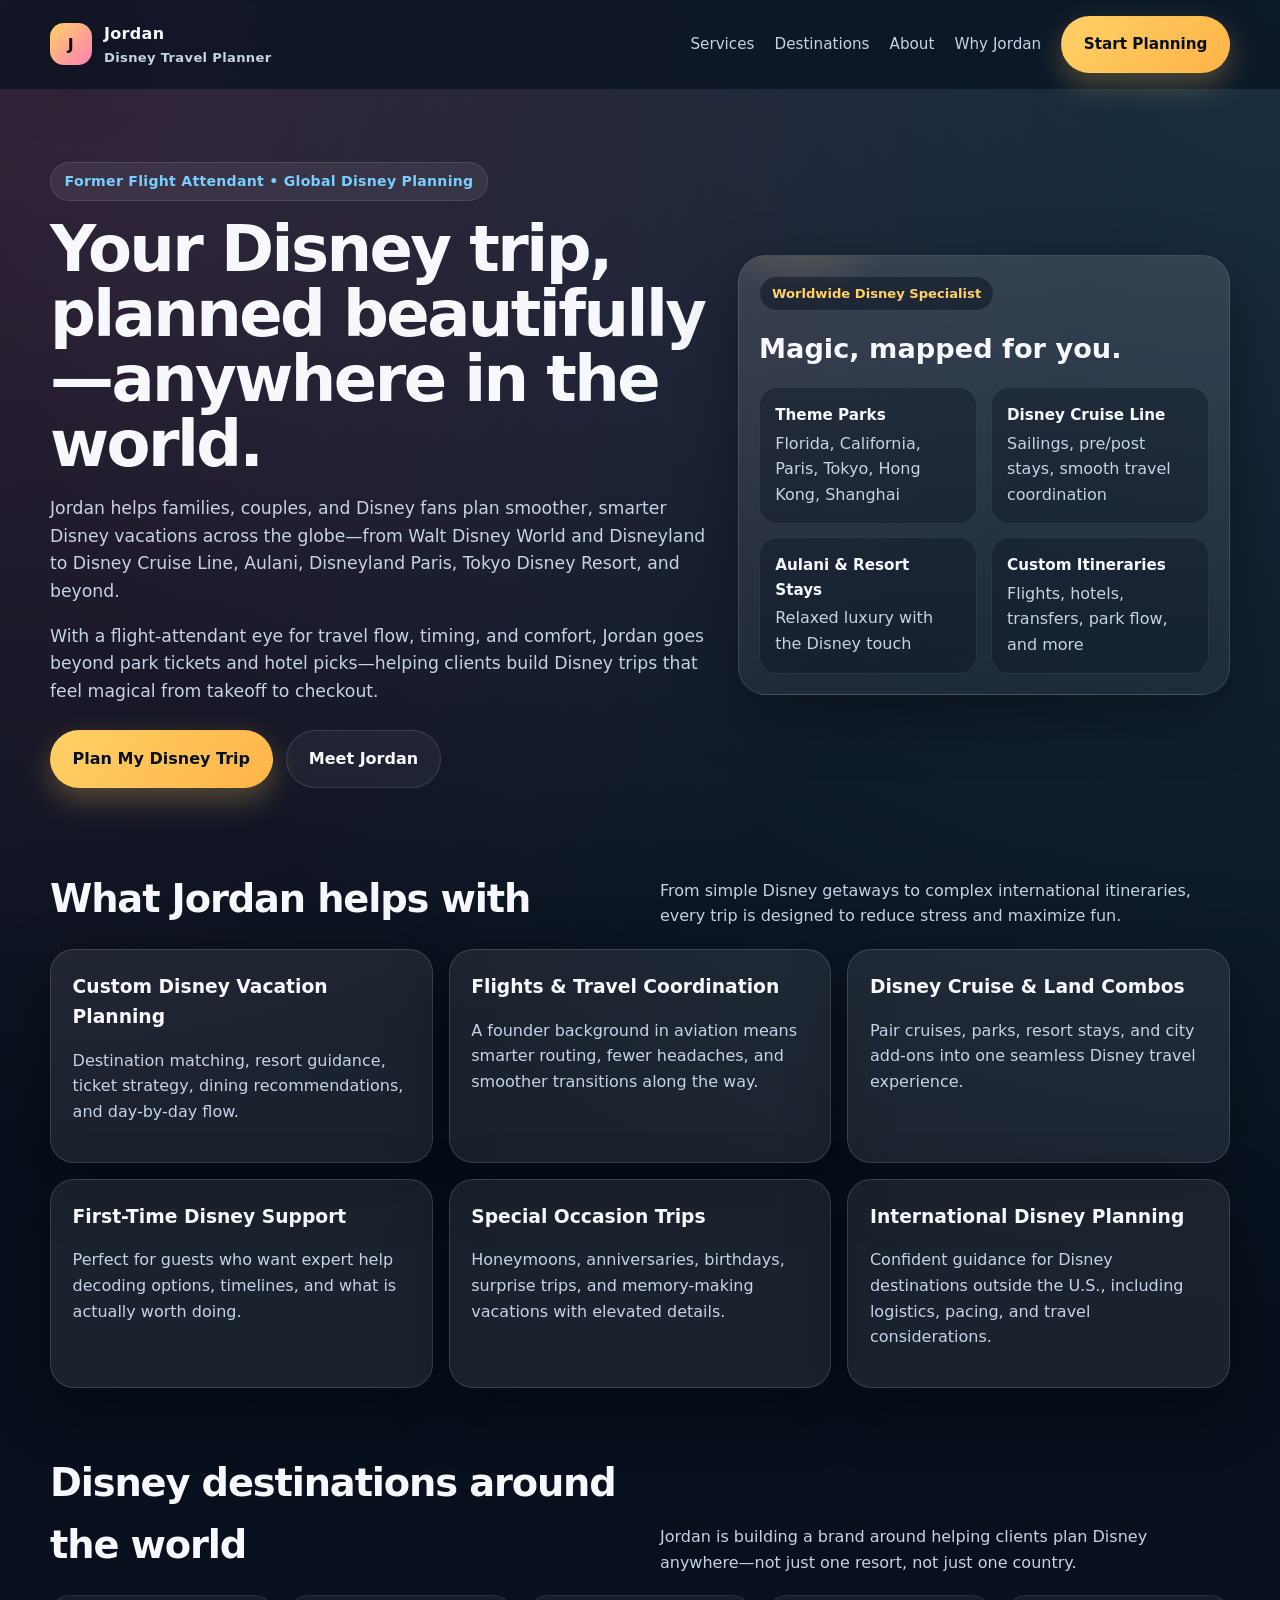
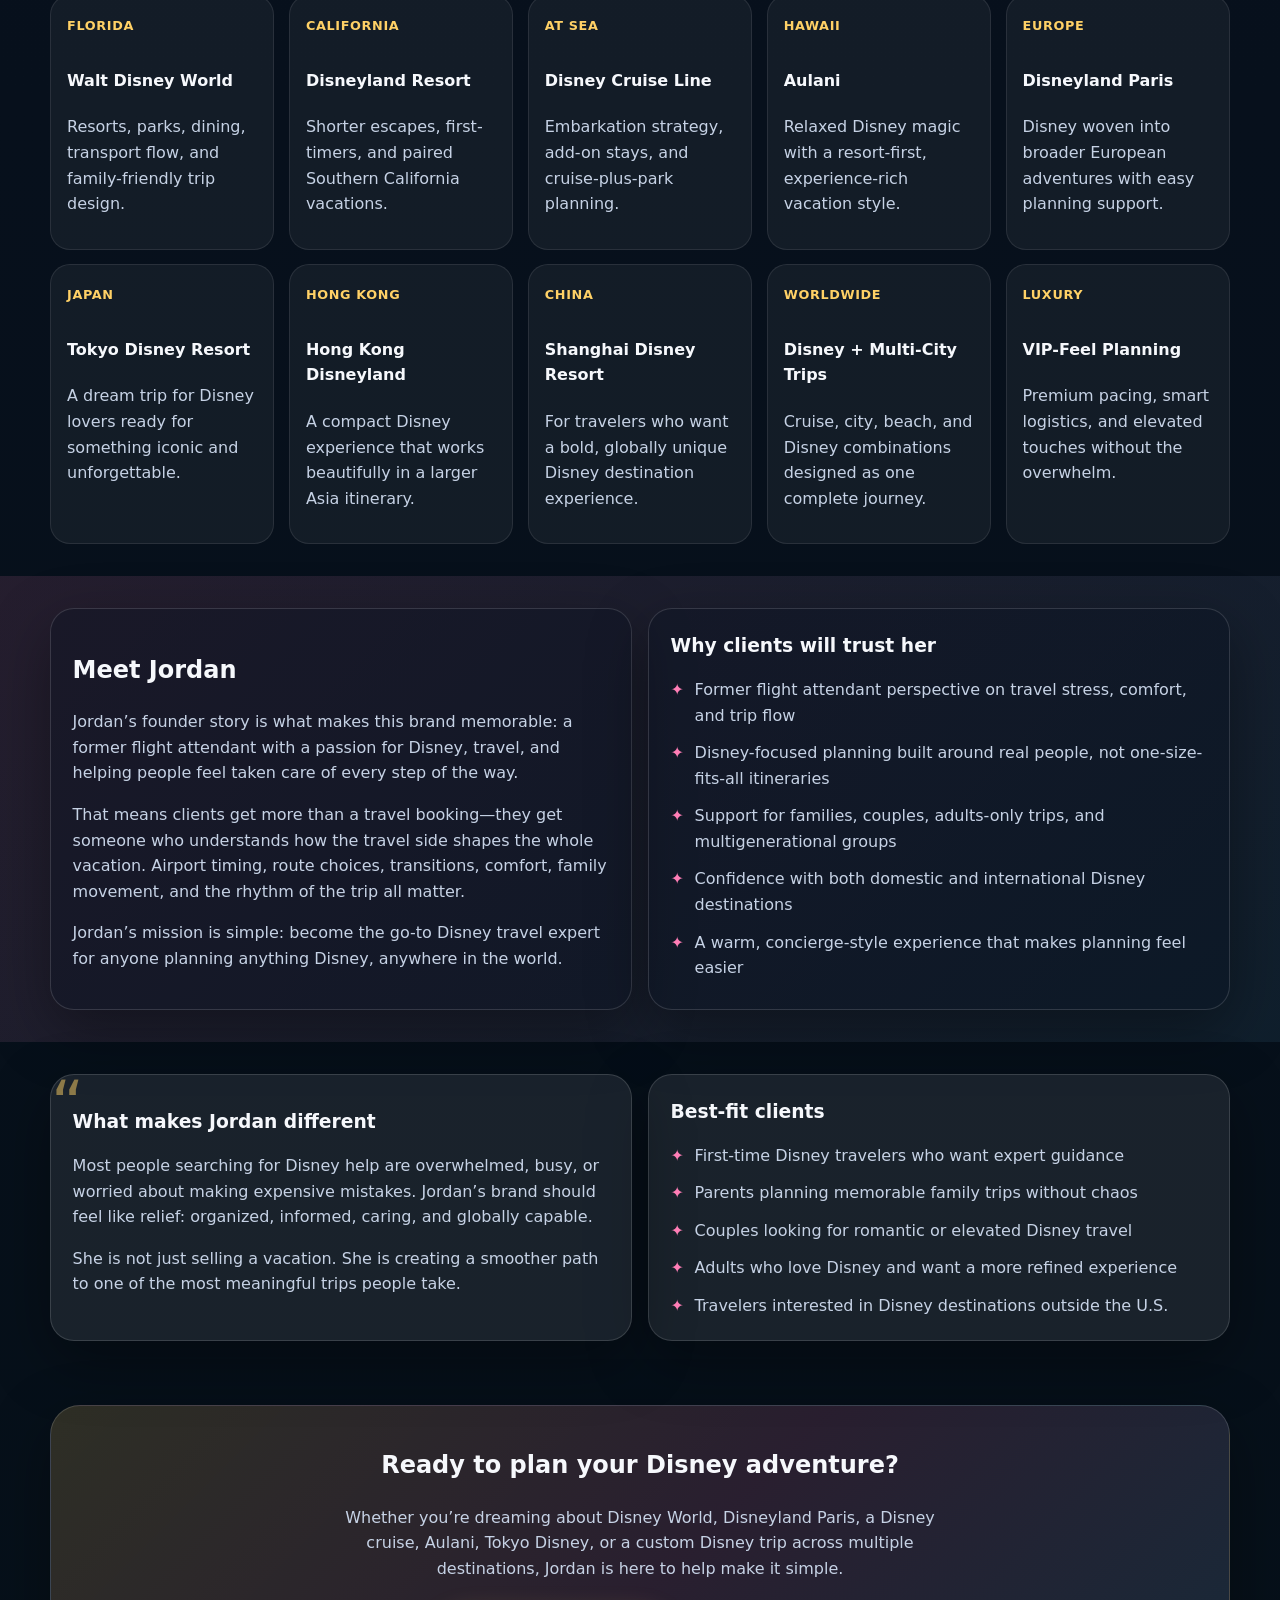
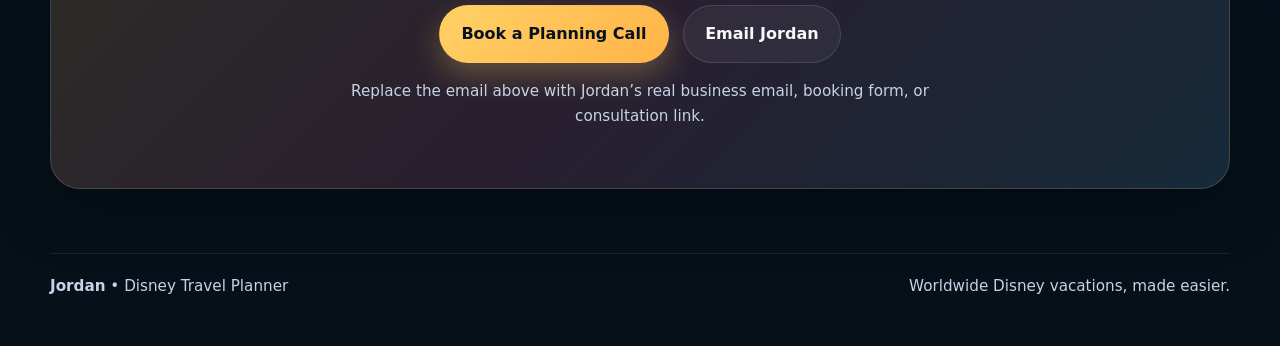
==== index.html @ 9e60602c "Rename index (4).html to index.html" ====
<!DOCTYPE html><html lang="en">
<head>
  <meta charset="UTF-8" />
  <meta name="viewport" content="width=device-width, initial-scale=1.0" />
  <title>Jordan | Disney Travel Planner</title>
  <meta name="description" content="Jordan helps families, couples, and Disney fans plan Disney vacations anywhere in the world—from theme parks and cruises to international Disney destinations." />
  <style>
    :root {
      --bg: #08111f;
      --bg-soft: #0f1b2d;
      --panel: rgba(255,255,255,0.08);
      --panel-strong: rgba(255,255,255,0.12);
      --text: #f6f8fc;
      --muted: #c6d2e5;
      --gold: #ffd166;
      --pink: #ff7eb6;
      --blue: #78cfff;
      --line: rgba(255,255,255,0.14);
      --shadow: 0 20px 60px rgba(0,0,0,0.35);
      --radius: 24px;
      --max: 1180px;
    }* { box-sizing: border-box; }
html { scroll-behavior: smooth; }
body {
  margin: 0;
  font-family: Inter, ui-sans-serif, system-ui, -apple-system, BlinkMacSystemFont, "Segoe UI", sans-serif;
  background:
    radial-gradient(circle at top left, rgba(255,126,182,0.18), transparent 30%),
    radial-gradient(circle at top right, rgba(120,207,255,0.16), transparent 35%),
    linear-gradient(180deg, #09111e 0%, #07101c 48%, #061019 100%);
  color: var(--text);
  line-height: 1.6;
}

a { color: inherit; text-decoration: none; }
img { max-width: 100%; display: block; }

.container {
  width: min(calc(100% - 2rem), var(--max));
  margin: 0 auto;
}

.nav {
  position: sticky;
  top: 0;
  z-index: 50;
  backdrop-filter: blur(16px);
  background: rgba(8, 17, 31, 0.72);
  border-bottom: 1px solid rgba(255,255,255,0.08);
}

.nav-inner {
  display: flex;
  align-items: center;
  justify-content: space-between;
  gap: 1rem;
  padding: 1rem 0;
}

.brand {
  display: flex;
  align-items: center;
  gap: 0.75rem;
  font-weight: 800;
  letter-spacing: 0.02em;
}

.brand-mark {
  width: 42px;
  height: 42px;
  border-radius: 14px;
  background: linear-gradient(135deg, var(--gold), var(--pink));
  color: #08111f;
  display: grid;
  place-items: center;
  font-weight: 900;
  box-shadow: var(--shadow);
}

.nav-links {
  display: flex;
  align-items: center;
  gap: 1.25rem;
  flex-wrap: wrap;
  color: var(--muted);
  font-size: 0.95rem;
}

.btn {
  display: inline-flex;
  align-items: center;
  justify-content: center;
  gap: 0.5rem;
  padding: 0.95rem 1.35rem;
  border-radius: 999px;
  font-weight: 700;
  border: 1px solid transparent;
  transition: transform 0.2s ease, box-shadow 0.2s ease, background 0.2s ease;
  cursor: pointer;
}

.btn:hover { transform: translateY(-1px); }
.btn-primary {
  background: linear-gradient(135deg, var(--gold), #ffb347);
  color: #08111f;
  box-shadow: 0 12px 30px rgba(255, 209, 102, 0.28);
}
.btn-secondary {
  background: rgba(255,255,255,0.05);
  border-color: rgba(255,255,255,0.12);
  color: var(--text);
}

.hero {
  padding: 4.5rem 0 3rem;
}

.hero-grid {
  display: grid;
  grid-template-columns: 1.2fr 0.9fr;
  gap: 2rem;
  align-items: center;
}

.eyebrow {
  display: inline-flex;
  align-items: center;
  gap: 0.55rem;
  padding: 0.45rem 0.85rem;
  border-radius: 999px;
  background: rgba(255,255,255,0.07);
  color: var(--blue);
  border: 1px solid rgba(255,255,255,0.1);
  font-size: 0.88rem;
  font-weight: 700;
  letter-spacing: 0.02em;
}

h1 {
  font-size: clamp(2.5rem, 5vw, 4.8rem);
  line-height: 1.02;
  margin: 1rem 0;
  letter-spacing: -0.04em;
}

.hero p {
  font-size: 1.08rem;
  color: var(--muted);
  max-width: 64ch;
}

.hero-actions {
  display: flex;
  flex-wrap: wrap;
  gap: 0.85rem;
  margin-top: 1.5rem;
}

.hero-card {
  background: linear-gradient(180deg, rgba(255,255,255,0.12), rgba(255,255,255,0.06));
  border: 1px solid rgba(255,255,255,0.12);
  border-radius: 28px;
  padding: 1.25rem;
  box-shadow: var(--shadow);
  position: relative;
  overflow: hidden;
}

.hero-card::before {
  content: "";
  position: absolute;
  inset: -40% auto auto -10%;
  width: 220px;
  height: 220px;
  background: radial-gradient(circle, rgba(255,209,102,0.28), transparent 70%);
  pointer-events: none;
}

.passport {
  display: grid;
  gap: 1rem;
  position: relative;
  z-index: 1;
}

.passport-badge {
  display: inline-block;
  padding: 0.4rem 0.75rem;
  border-radius: 999px;
  background: rgba(8,17,31,0.5);
  border: 1px solid rgba(255,255,255,0.12);
  color: var(--gold);
  font-size: 0.82rem;
  font-weight: 800;
  width: fit-content;
}

.passport h3 {
  margin: 0;
  font-size: 1.7rem;
}

.passport-grid {
  display: grid;
  grid-template-columns: repeat(2, 1fr);
  gap: 0.85rem;
}

.mini-card {
  background: rgba(8,17,31,0.35);
  border: 1px solid rgba(255,255,255,0.08);
  border-radius: 18px;
  padding: 0.95rem;
}

.mini-card strong {
  display: block;
  font-size: 0.95rem;
  margin-bottom: 0.2rem;
}

section {
  padding: 2rem 0;
}

.section-head {
  display: flex;
  justify-content: space-between;
  align-items: end;
  gap: 1rem;
  margin-bottom: 1.25rem;
}

.section-head h2 {
  margin: 0;
  font-size: clamp(1.7rem, 3vw, 2.5rem);
  letter-spacing: -0.03em;
}

.section-head p {
  margin: 0;
  color: var(--muted);
  max-width: 56ch;
}

.grid-3 {
  display: grid;
  grid-template-columns: repeat(3, 1fr);
  gap: 1rem;
}

.card {
  background: var(--panel);
  border: 1px solid var(--line);
  border-radius: var(--radius);
  padding: 1.35rem;
  box-shadow: var(--shadow);
}

.card h3, .card h4 {
  margin-top: 0;
  margin-bottom: 0.6rem;
}

.muted { color: var(--muted); }

.destinations {
  display: grid;
  grid-template-columns: repeat(5, 1fr);
  gap: 0.9rem;
}

.destination {
  background: rgba(255,255,255,0.05);
  border: 1px solid rgba(255,255,255,0.09);
  border-radius: 20px;
  padding: 1rem;
  min-height: 150px;
}

.destination span {
  display: inline-block;
  margin-bottom: 0.6rem;
  font-size: 0.8rem;
  font-weight: 800;
  color: var(--gold);
  letter-spacing: 0.05em;
  text-transform: uppercase;
}

.two-up {
  display: grid;
  grid-template-columns: 1fr 1fr;
  gap: 1rem;
}

ul.checks {
  list-style: none;
  padding: 0;
  margin: 1rem 0 0;
  display: grid;
  gap: 0.75rem;
}

ul.checks li {
  padding-left: 1.5rem;
  position: relative;
  color: var(--muted);
}

ul.checks li::before {
  content: "✦";
  position: absolute;
  left: 0;
  color: var(--pink);
}

.founder {
  background: linear-gradient(135deg, rgba(255,126,182,0.12), rgba(120,207,255,0.08));
}

.testimonial {
  position: relative;
  padding-top: 2rem;
}

.testimonial::before {
  content: "“";
  position: absolute;
  top: -0.2rem;
  left: 0;
  font-size: 4rem;
  line-height: 1;
  color: rgba(255,209,102,0.5);
}

.cta {
  padding: 2.5rem;
  border-radius: 30px;
  background: linear-gradient(135deg, rgba(255,209,102,0.16), rgba(255,126,182,0.14), rgba(120,207,255,0.14));
  border: 1px solid rgba(255,255,255,0.14);
  box-shadow: var(--shadow);
  text-align: center;
}

.cta h2 { margin-top: 0; }
.cta p { color: var(--muted); max-width: 60ch; margin: 0 auto 1.25rem; }

.footer {
  padding: 2rem 0 3rem;
  color: var(--muted);
  font-size: 0.95rem;
}

.footer-inner {
  display: flex;
  justify-content: space-between;
  gap: 1rem;
  flex-wrap: wrap;
  border-top: 1px solid rgba(255,255,255,0.08);
  padding-top: 1.25rem;
}

@media (max-width: 1024px) {
  .hero-grid,
  .two-up,
  .grid-3,
  .destinations {
    grid-template-columns: 1fr 1fr;
  }
}

@media (max-width: 740px) {
  .nav-inner,
  .section-head,
  .footer-inner {
    align-items: flex-start;
  }

  .hero-grid,
  .two-up,
  .grid-3,
  .destinations,
  .passport-grid {
    grid-template-columns: 1fr;
  }

  .hero {
    padding-top: 3rem;
  }

  .nav-links {
    display: none;
  }
}

  </style>
</head>
<body>
  <header class="nav">
    <div class="container nav-inner">
      <a href="#top" class="brand">
        <div class="brand-mark">J</div>
        <div>
          <div>Jordan</div>
          <div style="font-size:0.82rem;color:var(--muted);font-weight:600;">Disney Travel Planner</div>
        </div>
      </a>
      <nav class="nav-links">
        <a href="#services">Services</a>
        <a href="#destinations">Destinations</a>
        <a href="#about">About</a>
        <a href="#reviews">Why Jordan</a>
        <a href="#contact" class="btn btn-primary">Start Planning</a>
      </nav>
    </div>
  </header>  <main id="top">
    <section class="hero">
      <div class="container hero-grid">
        <div>
          <div class="eyebrow">Former Flight Attendant • Global Disney Planning</div>
          <h1>Your Disney trip, planned beautifully—anywhere in the world.</h1>
          <p>
            Jordan helps families, couples, and Disney fans plan smoother, smarter Disney vacations across the globe—from Walt Disney World and Disneyland to Disney Cruise Line, Aulani, Disneyland Paris, Tokyo Disney Resort, and beyond.
          </p>
          <p>
            With a flight-attendant eye for travel flow, timing, and comfort, Jordan goes beyond park tickets and hotel picks—helping clients build Disney trips that feel magical from takeoff to checkout.
          </p>
          <div class="hero-actions">
            <a href="#contact" class="btn btn-primary">Plan My Disney Trip</a>
            <a href="#about" class="btn btn-secondary">Meet Jordan</a>
          </div>
        </div><aside class="hero-card">
      <div class="passport">
        <div class="passport-badge">Worldwide Disney Specialist</div>
        <h3>Magic, mapped for you.</h3>
        <div class="passport-grid">
          <div class="mini-card">
            <strong>Theme Parks</strong>
            <div class="muted">Florida, California, Paris, Tokyo, Hong Kong, Shanghai</div>
          </div>
          <div class="mini-card">
            <strong>Disney Cruise Line</strong>
            <div class="muted">Sailings, pre/post stays, smooth travel coordination</div>
          </div>
          <div class="mini-card">
            <strong>Aulani & Resort Stays</strong>
            <div class="muted">Relaxed luxury with the Disney touch</div>
          </div>
          <div class="mini-card">
            <strong>Custom Itineraries</strong>
            <div class="muted">Flights, hotels, transfers, park flow, and more</div>
          </div>
        </div>
      </div>
    </aside>
  </div>
</section>

<section id="services">
  <div class="container">
    <div class="section-head">
      <div>
        <h2>What Jordan helps with</h2>
      </div>
      <p>From simple Disney getaways to complex international itineraries, every trip is designed to reduce stress and maximize fun.</p>
    </div>
    <div class="grid-3">
      <article class="card">
        <h3>Custom Disney Vacation Planning</h3>
        <p class="muted">Destination matching, resort guidance, ticket strategy, dining recommendations, and day-by-day flow.</p>
      </article>
      <article class="card">
        <h3>Flights & Travel Coordination</h3>
        <p class="muted">A founder background in aviation means smarter routing, fewer headaches, and smoother transitions along the way.</p>
      </article>
      <article class="card">
        <h3>Disney Cruise & Land Combos</h3>
        <p class="muted">Pair cruises, parks, resort stays, and city add-ons into one seamless Disney travel experience.</p>
      </article>
      <article class="card">
        <h3>First-Time Disney Support</h3>
        <p class="muted">Perfect for guests who want expert help decoding options, timelines, and what is actually worth doing.</p>
      </article>
      <article class="card">
        <h3>Special Occasion Trips</h3>
        <p class="muted">Honeymoons, anniversaries, birthdays, surprise trips, and memory-making vacations with elevated details.</p>
      </article>
      <article class="card">
        <h3>International Disney Planning</h3>
        <p class="muted">Confident guidance for Disney destinations outside the U.S., including logistics, pacing, and travel considerations.</p>
      </article>
    </div>
  </div>
</section>

<section id="destinations">
  <div class="container">
    <div class="section-head">
      <div>
        <h2>Disney destinations around the world</h2>
      </div>
      <p>Jordan is building a brand around helping clients plan Disney anywhere—not just one resort, not just one country.</p>
    </div>
    <div class="destinations">
      <div class="destination">
        <span>Florida</span>
        <h4>Walt Disney World</h4>
        <p class="muted">Resorts, parks, dining, transport flow, and family-friendly trip design.</p>
      </div>
      <div class="destination">
        <span>California</span>
        <h4>Disneyland Resort</h4>
        <p class="muted">Shorter escapes, first-timers, and paired Southern California vacations.</p>
      </div>
      <div class="destination">
        <span>At Sea</span>
        <h4>Disney Cruise Line</h4>
        <p class="muted">Embarkation strategy, add-on stays, and cruise-plus-park planning.</p>
      </div>
      <div class="destination">
        <span>Hawaii</span>
        <h4>Aulani</h4>
        <p class="muted">Relaxed Disney magic with a resort-first, experience-rich vacation style.</p>
      </div>
      <div class="destination">
        <span>Europe</span>
        <h4>Disneyland Paris</h4>
        <p class="muted">Disney woven into broader European adventures with easy planning support.</p>
      </div>
      <div class="destination">
        <span>Japan</span>
        <h4>Tokyo Disney Resort</h4>
        <p class="muted">A dream trip for Disney lovers ready for something iconic and unforgettable.</p>
      </div>
      <div class="destination">
        <span>Hong Kong</span>
        <h4>Hong Kong Disneyland</h4>
        <p class="muted">A compact Disney experience that works beautifully in a larger Asia itinerary.</p>
      </div>
      <div class="destination">
        <span>China</span>
        <h4>Shanghai Disney Resort</h4>
        <p class="muted">For travelers who want a bold, globally unique Disney destination experience.</p>
      </div>
      <div class="destination">
        <span>Worldwide</span>
        <h4>Disney + Multi-City Trips</h4>
        <p class="muted">Cruise, city, beach, and Disney combinations designed as one complete journey.</p>
      </div>
      <div class="destination">
        <span>Luxury</span>
        <h4>VIP-Feel Planning</h4>
        <p class="muted">Premium pacing, smart logistics, and elevated touches without the overwhelm.</p>
      </div>
    </div>
  </div>
</section>

<section id="about" class="founder">
  <div class="container two-up">
    <div class="card" style="background:rgba(8,17,31,0.34);">
      <h2>Meet Jordan</h2>
      <p class="muted">
        Jordan’s founder story is what makes this brand memorable: a former flight attendant with a passion for Disney, travel, and helping people feel taken care of every step of the way.
      </p>
      <p class="muted">
        That means clients get more than a travel booking—they get someone who understands how the travel side shapes the whole vacation. Airport timing, route choices, transitions, comfort, family movement, and the rhythm of the trip all matter.
      </p>
      <p class="muted">
        Jordan’s mission is simple: become the go-to Disney travel expert for anyone planning anything Disney, anywhere in the world.
      </p>
    </div>
    <div class="card" style="background:rgba(8,17,31,0.34);">
      <h3>Why clients will trust her</h3>
      <ul class="checks">
        <li>Former flight attendant perspective on travel stress, comfort, and trip flow</li>
        <li>Disney-focused planning built around real people, not one-size-fits-all itineraries</li>
        <li>Support for families, couples, adults-only trips, and multigenerational groups</li>
        <li>Confidence with both domestic and international Disney destinations</li>
        <li>A warm, concierge-style experience that makes planning feel easier</li>
      </ul>
    </div>
  </div>
</section>

<section id="reviews">
  <div class="container two-up">
    <div class="card testimonial">
      <h3>What makes Jordan different</h3>
      <p class="muted">
        Most people searching for Disney help are overwhelmed, busy, or worried about making expensive mistakes. Jordan’s brand should feel like relief: organized, informed, caring, and globally capable.
      </p>
      <p class="muted">
        She is not just selling a vacation. She is creating a smoother path to one of the most meaningful trips people take.
      </p>
    </div>
    <div class="card">
      <h3>Best-fit clients</h3>
      <ul class="checks">
        <li>First-time Disney travelers who want expert guidance</li>
        <li>Parents planning memorable family trips without chaos</li>
        <li>Couples looking for romantic or elevated Disney travel</li>
        <li>Adults who love Disney and want a more refined experience</li>
        <li>Travelers interested in Disney destinations outside the U.S.</li>
      </ul>
    </div>
  </div>
</section>

<section id="contact">
  <div class="container">
    <div class="cta">
      <h2>Ready to plan your Disney adventure?</h2>
      <p>
        Whether you’re dreaming about Disney World, Disneyland Paris, a Disney cruise, Aulani, Tokyo Disney, or a custom Disney trip across multiple destinations, Jordan is here to help make it simple.
      </p>
      <div class="hero-actions" style="justify-content:center;">
        <a class="btn btn-primary" href="mailto:hello@jordandisneytravel.com">Book a Planning Call</a>
        <a class="btn btn-secondary" href="mailto:hello@jordandisneytravel.com">Email Jordan</a>
      </div>
      <p style="margin-top:1rem;font-size:0.95rem;">Replace the email above with Jordan’s real business email, booking form, or consultation link.</p>
    </div>
  </div>
</section>

  </main>  <footer class="footer">
    <div class="container footer-inner">
      <div>
        <strong>Jordan</strong> • Disney Travel Planner
      </div>
      <div>
        Worldwide Disney vacations, made easier.
      </div>
    </div>
  </footer>
</body>
</html>
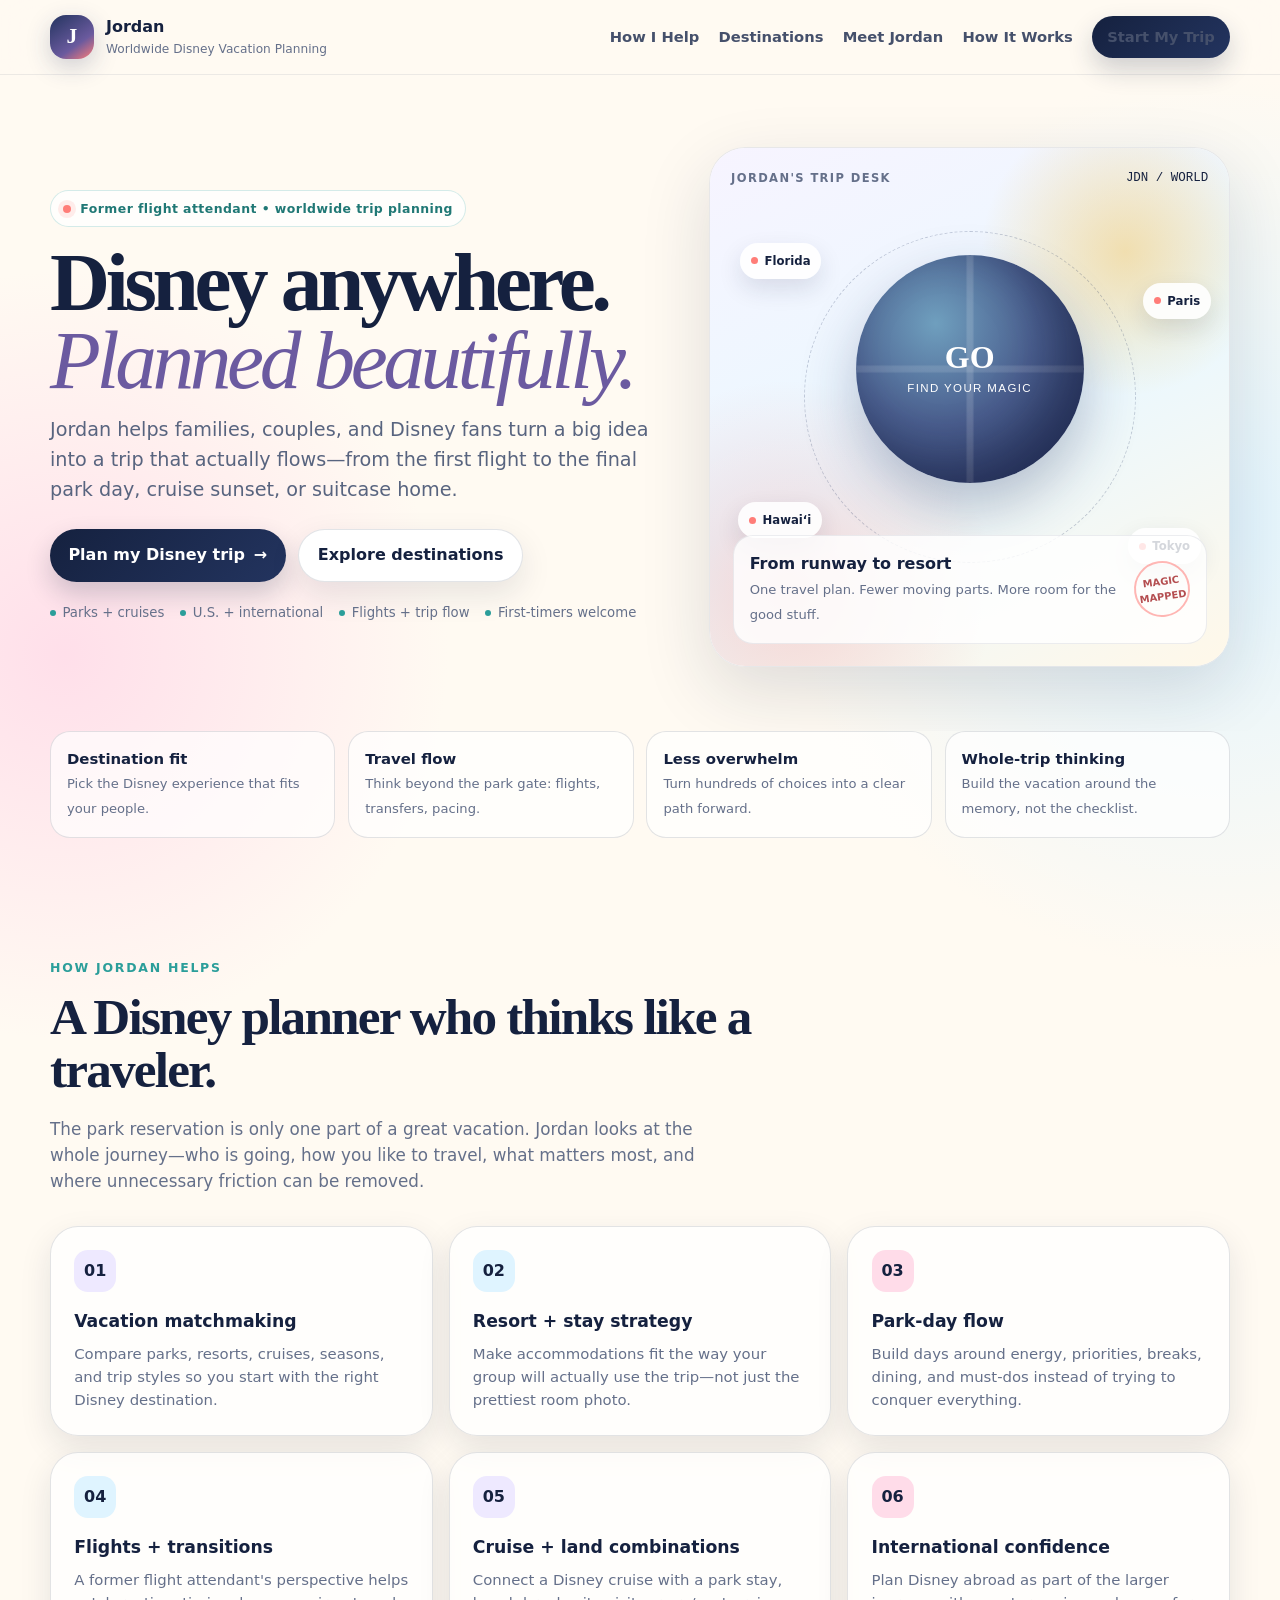
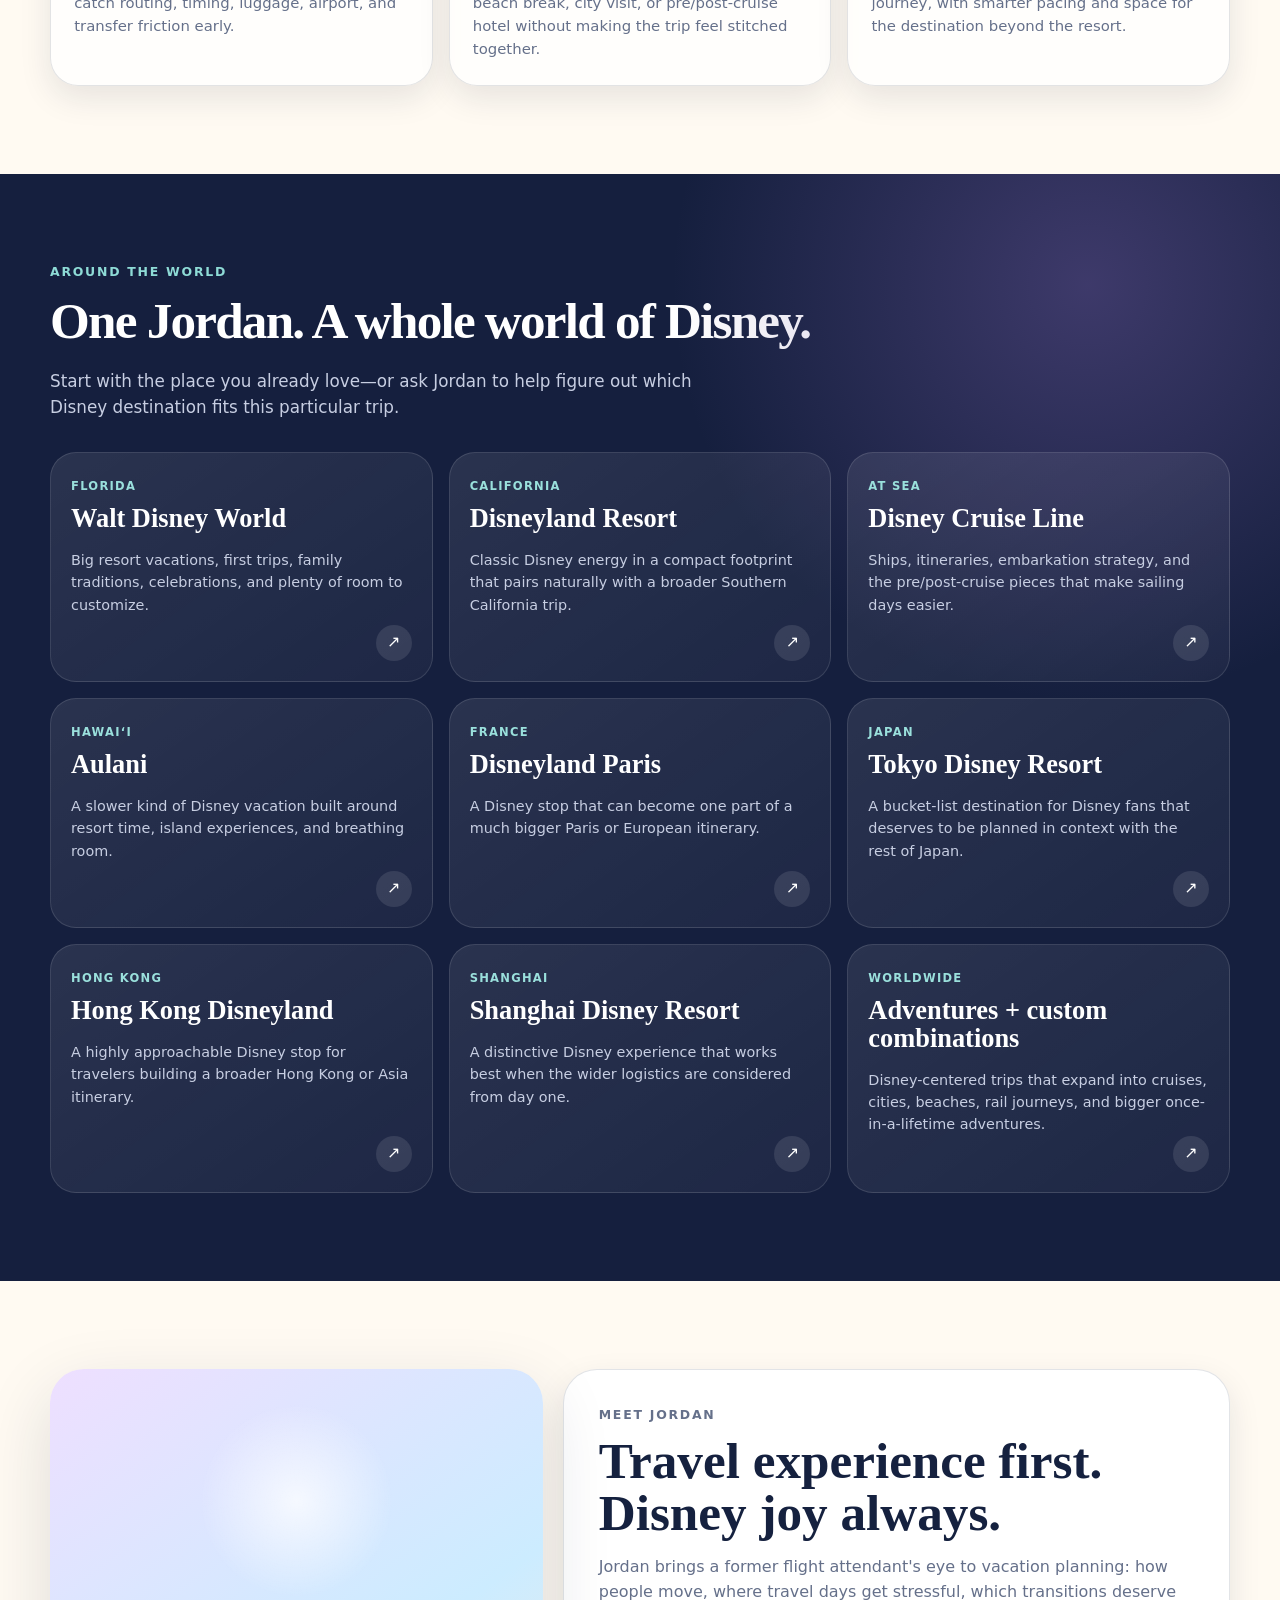
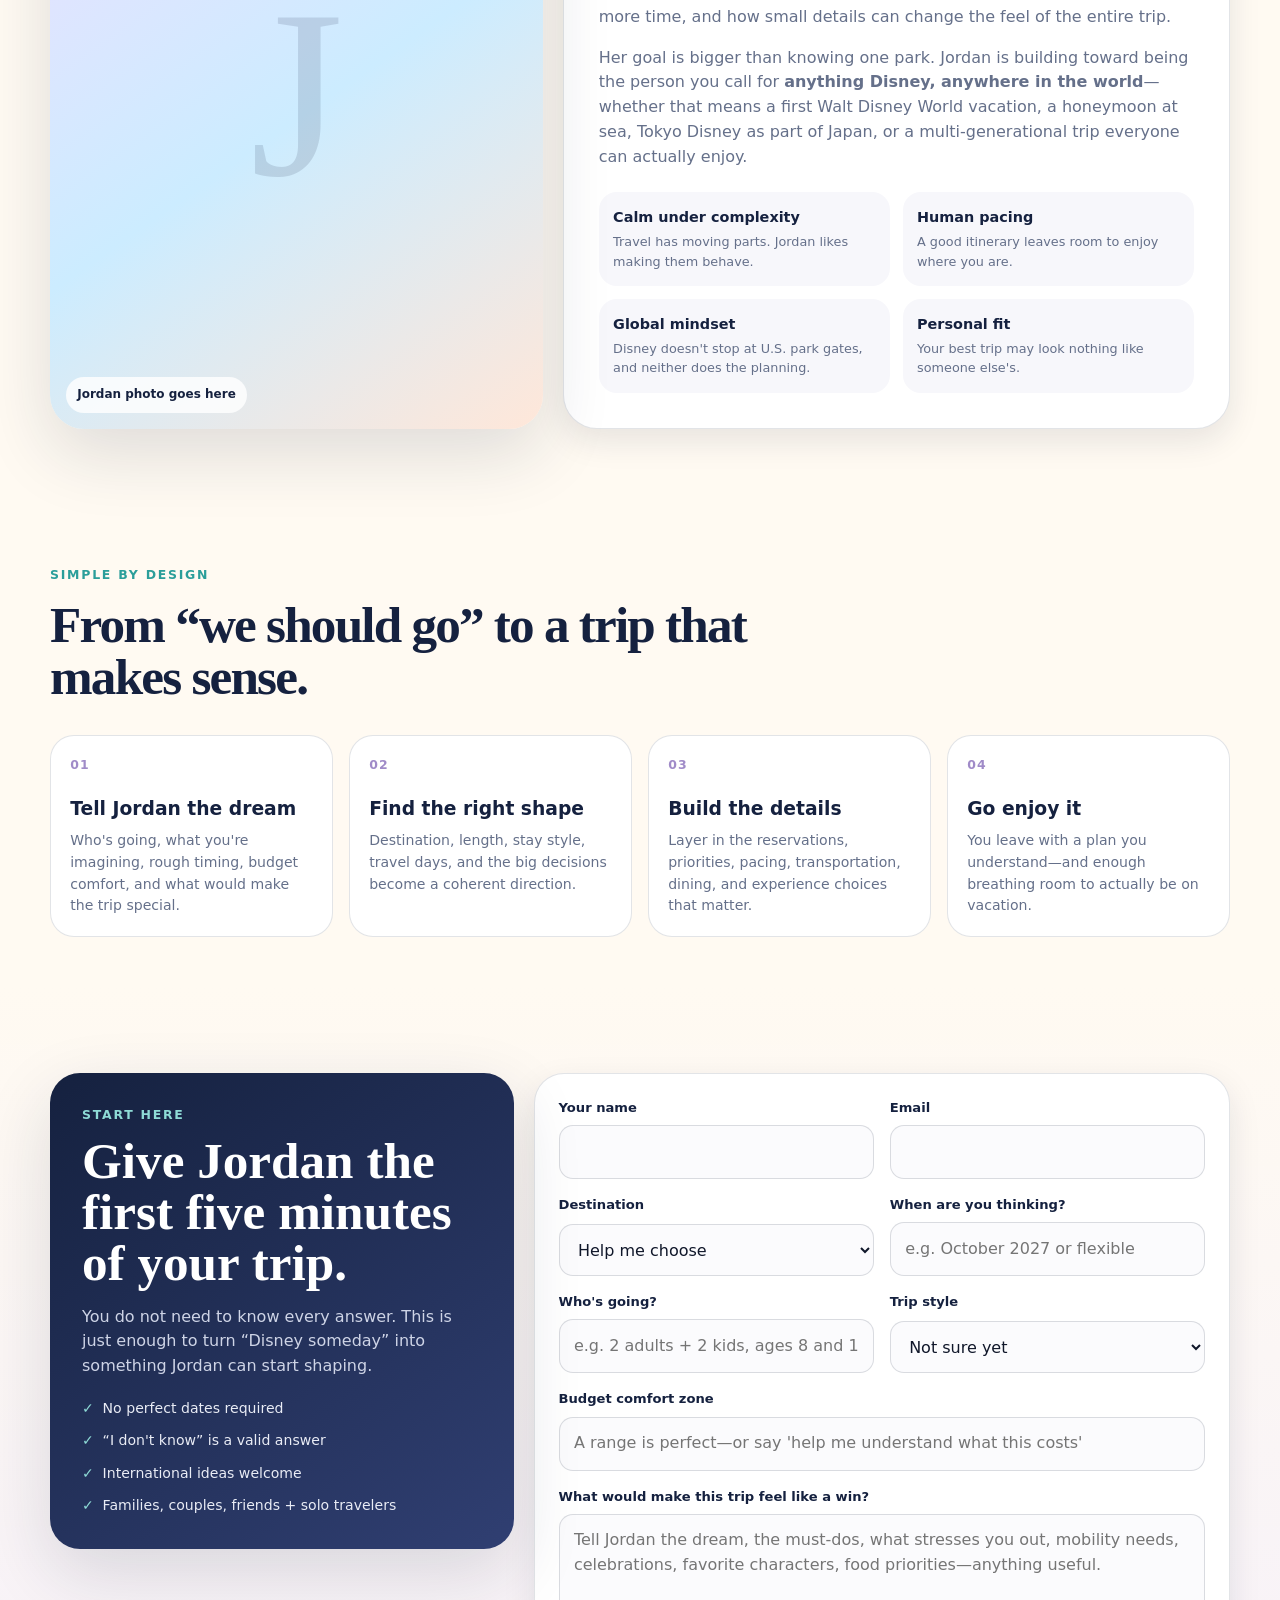
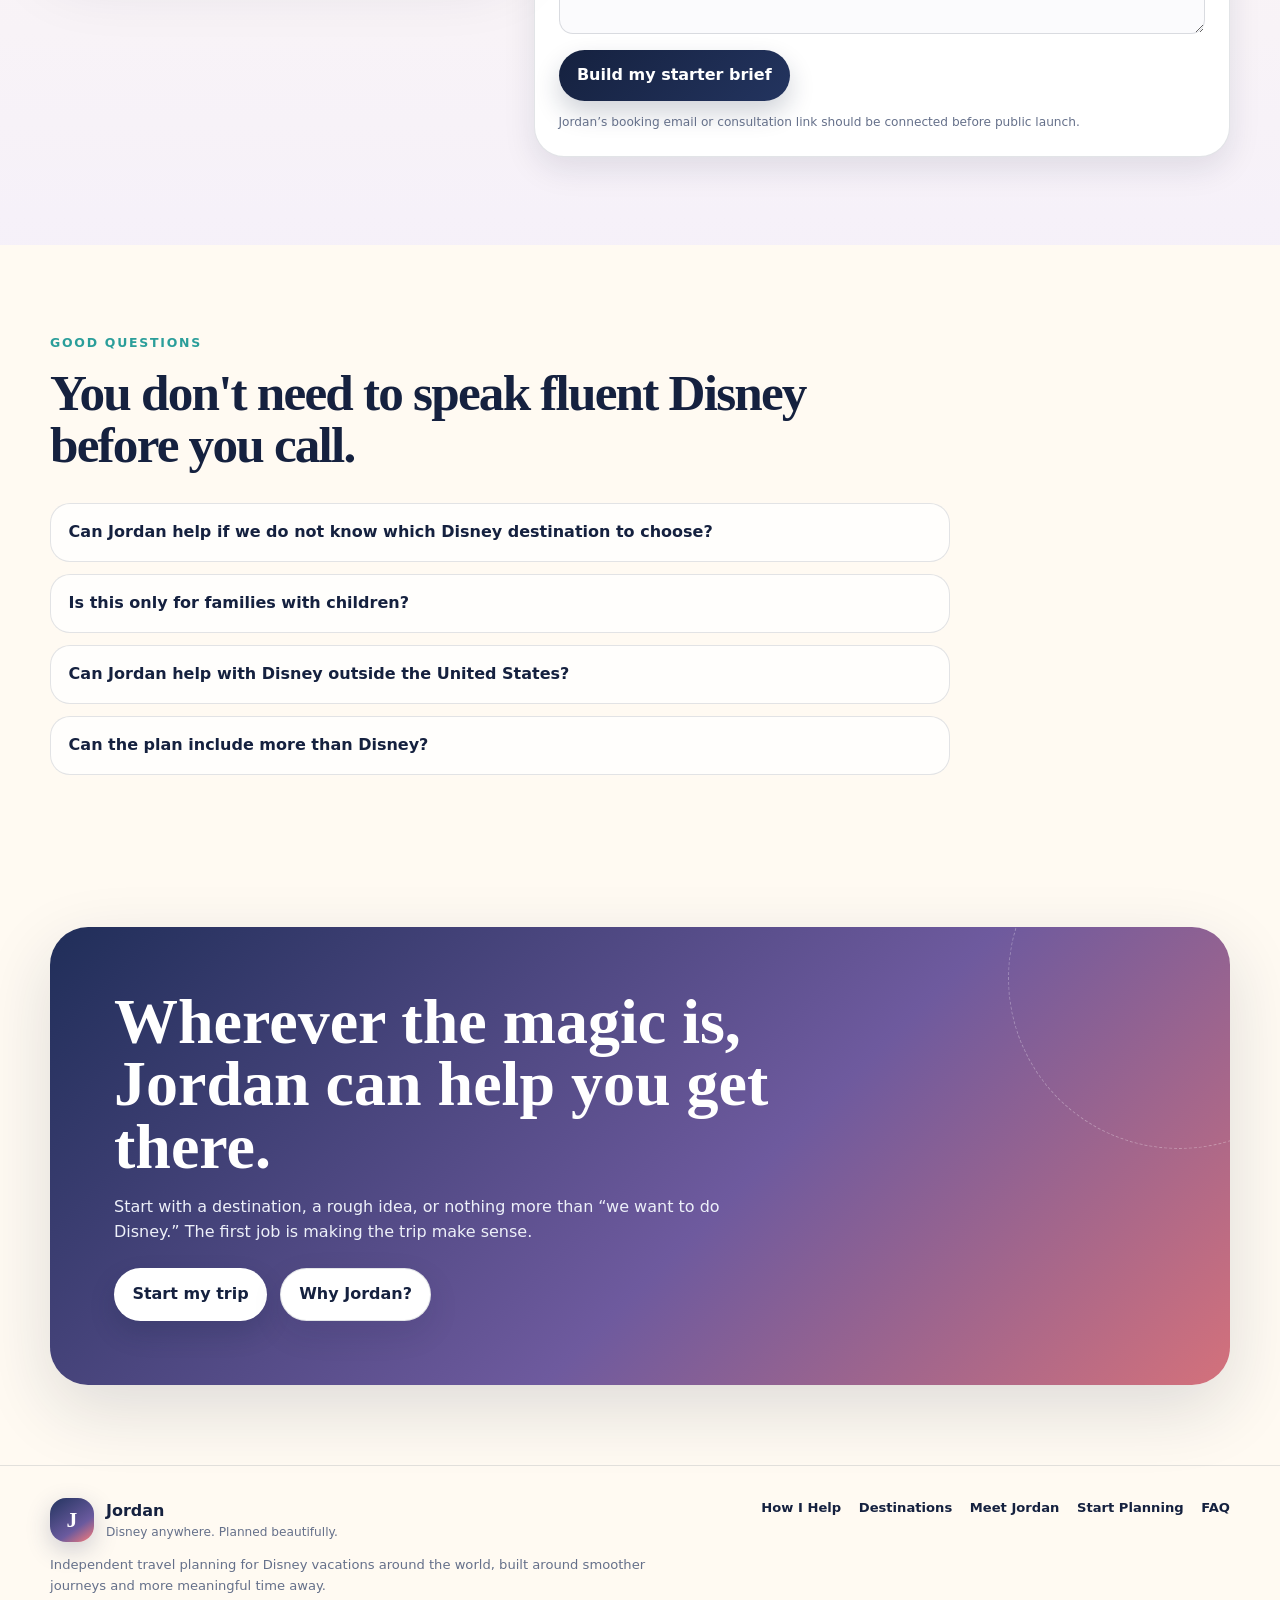
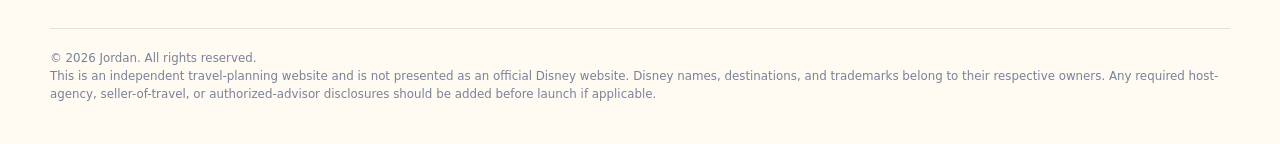
==== commit a34ce66e: "feat: full Jordan travel site upgrade" ====
--- a/index.html
+++ b/index.html
@@ -1,638 +1,403 @@
-<!DOCTYPE html><html lang="en">
+<!doctype html>
+<html lang="en">
 <head>
-  <meta charset="UTF-8" />
-  <meta name="viewport" content="width=device-width, initial-scale=1.0" />
-  <title>Jordan | Disney Travel Planner</title>
-  <meta name="description" content="Jordan helps families, couples, and Disney fans plan Disney vacations anywhere in the world—from theme parks and cruises to international Disney destinations." />
-  <style>
-    :root {
-      --bg: #08111f;
-      --bg-soft: #0f1b2d;
-      --panel: rgba(255,255,255,0.08);
-      --panel-strong: rgba(255,255,255,0.12);
-      --text: #f6f8fc;
-      --muted: #c6d2e5;
-      --gold: #ffd166;
-      --pink: #ff7eb6;
-      --blue: #78cfff;
-      --line: rgba(255,255,255,0.14);
-      --shadow: 0 20px 60px rgba(0,0,0,0.35);
-      --radius: 24px;
-      --max: 1180px;
-    }* { box-sizing: border-box; }
-html { scroll-behavior: smooth; }
-body {
-  margin: 0;
-  font-family: Inter, ui-sans-serif, system-ui, -apple-system, BlinkMacSystemFont, "Segoe UI", sans-serif;
-  background:
-    radial-gradient(circle at top left, rgba(255,126,182,0.18), transparent 30%),
-    radial-gradient(circle at top right, rgba(120,207,255,0.16), transparent 35%),
-    linear-gradient(180deg, #09111e 0%, #07101c 48%, #061019 100%);
-  color: var(--text);
-  line-height: 1.6;
-}
-
-a { color: inherit; text-decoration: none; }
-img { max-width: 100%; display: block; }
-
-.container {
-  width: min(calc(100% - 2rem), var(--max));
-  margin: 0 auto;
-}
-
-.nav {
-  position: sticky;
-  top: 0;
-  z-index: 50;
-  backdrop-filter: blur(16px);
-  background: rgba(8, 17, 31, 0.72);
-  border-bottom: 1px solid rgba(255,255,255,0.08);
-}
-
-.nav-inner {
-  display: flex;
-  align-items: center;
-  justify-content: space-between;
-  gap: 1rem;
-  padding: 1rem 0;
-}
-
-.brand {
-  display: flex;
-  align-items: center;
-  gap: 0.75rem;
-  font-weight: 800;
-  letter-spacing: 0.02em;
-}
-
-.brand-mark {
-  width: 42px;
-  height: 42px;
-  border-radius: 14px;
-  background: linear-gradient(135deg, var(--gold), var(--pink));
-  color: #08111f;
-  display: grid;
-  place-items: center;
-  font-weight: 900;
-  box-shadow: var(--shadow);
-}
-
-.nav-links {
-  display: flex;
-  align-items: center;
-  gap: 1.25rem;
-  flex-wrap: wrap;
-  color: var(--muted);
-  font-size: 0.95rem;
-}
-
-.btn {
-  display: inline-flex;
-  align-items: center;
-  justify-content: center;
-  gap: 0.5rem;
-  padding: 0.95rem 1.35rem;
-  border-radius: 999px;
-  font-weight: 700;
-  border: 1px solid transparent;
-  transition: transform 0.2s ease, box-shadow 0.2s ease, background 0.2s ease;
-  cursor: pointer;
-}
-
-.btn:hover { transform: translateY(-1px); }
-.btn-primary {
-  background: linear-gradient(135deg, var(--gold), #ffb347);
-  color: #08111f;
-  box-shadow: 0 12px 30px rgba(255, 209, 102, 0.28);
-}
-.btn-secondary {
-  background: rgba(255,255,255,0.05);
-  border-color: rgba(255,255,255,0.12);
-  color: var(--text);
-}
-
-.hero {
-  padding: 4.5rem 0 3rem;
-}
-
-.hero-grid {
-  display: grid;
-  grid-template-columns: 1.2fr 0.9fr;
-  gap: 2rem;
-  align-items: center;
-}
-
-.eyebrow {
-  display: inline-flex;
-  align-items: center;
-  gap: 0.55rem;
-  padding: 0.45rem 0.85rem;
-  border-radius: 999px;
-  background: rgba(255,255,255,0.07);
-  color: var(--blue);
-  border: 1px solid rgba(255,255,255,0.1);
-  font-size: 0.88rem;
-  font-weight: 700;
-  letter-spacing: 0.02em;
-}
-
-h1 {
-  font-size: clamp(2.5rem, 5vw, 4.8rem);
-  line-height: 1.02;
-  margin: 1rem 0;
-  letter-spacing: -0.04em;
-}
-
-.hero p {
-  font-size: 1.08rem;
-  color: var(--muted);
-  max-width: 64ch;
-}
-
-.hero-actions {
-  display: flex;
-  flex-wrap: wrap;
-  gap: 0.85rem;
-  margin-top: 1.5rem;
-}
-
-.hero-card {
-  background: linear-gradient(180deg, rgba(255,255,255,0.12), rgba(255,255,255,0.06));
-  border: 1px solid rgba(255,255,255,0.12);
-  border-radius: 28px;
-  padding: 1.25rem;
-  box-shadow: var(--shadow);
-  position: relative;
-  overflow: hidden;
-}
-
-.hero-card::before {
-  content: "";
-  position: absolute;
-  inset: -40% auto auto -10%;
-  width: 220px;
-  height: 220px;
-  background: radial-gradient(circle, rgba(255,209,102,0.28), transparent 70%);
-  pointer-events: none;
-}
-
-.passport {
-  display: grid;
-  gap: 1rem;
-  position: relative;
-  z-index: 1;
-}
-
-.passport-badge {
-  display: inline-block;
-  padding: 0.4rem 0.75rem;
-  border-radius: 999px;
-  background: rgba(8,17,31,0.5);
-  border: 1px solid rgba(255,255,255,0.12);
-  color: var(--gold);
-  font-size: 0.82rem;
-  font-weight: 800;
-  width: fit-content;
-}
-
-.passport h3 {
-  margin: 0;
-  font-size: 1.7rem;
-}
-
-.passport-grid {
-  display: grid;
-  grid-template-columns: repeat(2, 1fr);
-  gap: 0.85rem;
-}
-
-.mini-card {
-  background: rgba(8,17,31,0.35);
-  border: 1px solid rgba(255,255,255,0.08);
-  border-radius: 18px;
-  padding: 0.95rem;
-}
-
-.mini-card strong {
-  display: block;
-  font-size: 0.95rem;
-  margin-bottom: 0.2rem;
-}
-
-section {
-  padding: 2rem 0;
-}
-
-.section-head {
-  display: flex;
-  justify-content: space-between;
-  align-items: end;
-  gap: 1rem;
-  margin-bottom: 1.25rem;
-}
-
-.section-head h2 {
-  margin: 0;
-  font-size: clamp(1.7rem, 3vw, 2.5rem);
-  letter-spacing: -0.03em;
-}
-
-.section-head p {
-  margin: 0;
-  color: var(--muted);
-  max-width: 56ch;
-}
-
-.grid-3 {
-  display: grid;
-  grid-template-columns: repeat(3, 1fr);
-  gap: 1rem;
-}
-
-.card {
-  background: var(--panel);
-  border: 1px solid var(--line);
-  border-radius: var(--radius);
-  padding: 1.35rem;
-  box-shadow: var(--shadow);
-}
-
-.card h3, .card h4 {
-  margin-top: 0;
-  margin-bottom: 0.6rem;
-}
-
-.muted { color: var(--muted); }
-
-.destinations {
-  display: grid;
-  grid-template-columns: repeat(5, 1fr);
-  gap: 0.9rem;
-}
-
-.destination {
-  background: rgba(255,255,255,0.05);
-  border: 1px solid rgba(255,255,255,0.09);
-  border-radius: 20px;
-  padding: 1rem;
-  min-height: 150px;
-}
-
-.destination span {
-  display: inline-block;
-  margin-bottom: 0.6rem;
-  font-size: 0.8rem;
-  font-weight: 800;
-  color: var(--gold);
-  letter-spacing: 0.05em;
-  text-transform: uppercase;
-}
-
-.two-up {
-  display: grid;
-  grid-template-columns: 1fr 1fr;
-  gap: 1rem;
-}
-
-ul.checks {
-  list-style: none;
-  padding: 0;
-  margin: 1rem 0 0;
-  display: grid;
-  gap: 0.75rem;
-}
-
-ul.checks li {
-  padding-left: 1.5rem;
-  position: relative;
-  color: var(--muted);
-}
-
-ul.checks li::before {
-  content: "✦";
-  position: absolute;
-  left: 0;
-  color: var(--pink);
-}
-
-.founder {
-  background: linear-gradient(135deg, rgba(255,126,182,0.12), rgba(120,207,255,0.08));
-}
-
-.testimonial {
-  position: relative;
-  padding-top: 2rem;
-}
-
-.testimonial::before {
-  content: "“";
-  position: absolute;
-  top: -0.2rem;
-  left: 0;
-  font-size: 4rem;
-  line-height: 1;
-  color: rgba(255,209,102,0.5);
-}
-
-.cta {
-  padding: 2.5rem;
-  border-radius: 30px;
-  background: linear-gradient(135deg, rgba(255,209,102,0.16), rgba(255,126,182,0.14), rgba(120,207,255,0.14));
-  border: 1px solid rgba(255,255,255,0.14);
-  box-shadow: var(--shadow);
-  text-align: center;
-}
-
-.cta h2 { margin-top: 0; }
-.cta p { color: var(--muted); max-width: 60ch; margin: 0 auto 1.25rem; }
-
-.footer {
-  padding: 2rem 0 3rem;
-  color: var(--muted);
-  font-size: 0.95rem;
-}
-
-.footer-inner {
-  display: flex;
-  justify-content: space-between;
-  gap: 1rem;
-  flex-wrap: wrap;
-  border-top: 1px solid rgba(255,255,255,0.08);
-  padding-top: 1.25rem;
-}
-
-@media (max-width: 1024px) {
-  .hero-grid,
-  .two-up,
-  .grid-3,
-  .destinations {
-    grid-template-columns: 1fr 1fr;
+  <meta charset="utf-8" />
+  <meta name="viewport" content="width=device-width, initial-scale=1" />
+  <meta name="theme-color" content="#15213f" />
+  <meta name="color-scheme" content="light" />
+
+  <title>Jordan | Worldwide Disney Vacation Planning</title>
+  <meta name="description" content="Jordan helps families, couples, and Disney fans plan smoother Disney vacations around the world—from parks and cruises to international adventures." />
+  <meta name="robots" content="index,follow" />
+
+  <meta property="og:type" content="website" />
+  <meta property="og:title" content="Jordan | Worldwide Disney Vacation Planning" />
+  <meta property="og:description" content="From runway to resort, Jordan helps make Disney travel feel easier, smarter, and more personal." />
+
+  <link rel="stylesheet" href="styles.css" />
+  <script defer src="app.js"></script>
+
+  <script type="application/ld+json">
+  {
+    "@context": "https://schema.org",
+    "@type": "TravelAgency",
+    "name": "Jordan | Worldwide Disney Vacation Planning",
+    "description": "Independent travel planning focused on Disney destinations around the world.",
+    "areaServed": "Worldwide"
   }
-}
-
-@media (max-width: 740px) {
-  .nav-inner,
-  .section-head,
-  .footer-inner {
-    align-items: flex-start;
-  }
-
-  .hero-grid,
-  .two-up,
-  .grid-3,
-  .destinations,
-  .passport-grid {
-    grid-template-columns: 1fr;
-  }
-
-  .hero {
-    padding-top: 3rem;
-  }
-
-  .nav-links {
-    display: none;
-  }
-}
-
-  </style>
+  </script>
 </head>
 <body>
-  <header class="nav">
-    <div class="container nav-inner">
-      <a href="#top" class="brand">
-        <div class="brand-mark">J</div>
-        <div>
-          <div>Jordan</div>
-          <div style="font-size:0.82rem;color:var(--muted);font-weight:600;">Disney Travel Planner</div>
-        </div>
+  <a class="skip-link" href="#main">Skip to content</a>
+
+  <header class="site-header">
+    <div class="container nav-shell">
+      <a class="brand" href="#top" aria-label="Jordan travel planning home">
+        <span class="brand-mark" aria-hidden="true">J</span>
+        <span class="brand-copy">
+          <strong>Jordan</strong>
+          <span>Worldwide Disney Vacation Planning</span>
+        </span>
       </a>
-      <nav class="nav-links">
-        <a href="#services">Services</a>
+
+      <button class="nav-toggle" type="button" aria-expanded="false" aria-controls="site-nav" aria-label="Open navigation">
+        <span></span><span></span><span></span>
+      </button>
+
+      <nav class="nav-links" id="site-nav" aria-label="Primary navigation">
+        <a href="#services">How I Help</a>
         <a href="#destinations">Destinations</a>
-        <a href="#about">About</a>
-        <a href="#reviews">Why Jordan</a>
-        <a href="#contact" class="btn btn-primary">Start Planning</a>
+        <a href="#about">Meet Jordan</a>
+        <a href="#process">How It Works</a>
+        <a class="button button-primary button-small" href="#plan">Start My Trip</a>
       </nav>
     </div>
-  </header>  <main id="top">
-    <section class="hero">
+  </header>
+
+  <main id="main">
+    <section class="hero" id="top">
       <div class="container hero-grid">
         <div>
-          <div class="eyebrow">Former Flight Attendant • Global Disney Planning</div>
-          <h1>Your Disney trip, planned beautifully—anywhere in the world.</h1>
+          <div class="eyebrow">Former flight attendant • worldwide trip planning</div>
+          <h1>Disney anywhere.<br /><em>Planned beautifully.</em></h1>
+          <p class="hero-lede">
+            Jordan helps families, couples, and Disney fans turn a big idea into a trip that actually flows—from the first flight to the final park day, cruise sunset, or suitcase home.
+          </p>
+
+          <div class="hero-actions">
+            <a class="button button-primary" href="#plan">Plan my Disney trip <span aria-hidden="true">→</span></a>
+            <a class="button button-secondary" href="#destinations">Explore destinations</a>
+          </div>
+
+          <div class="trust-row" aria-label="Jordan travel planning highlights">
+            <span><i class="trust-dot" aria-hidden="true"></i> Parks + cruises</span>
+            <span><i class="trust-dot" aria-hidden="true"></i> U.S. + international</span>
+            <span><i class="trust-dot" aria-hidden="true"></i> Flights + trip flow</span>
+            <span><i class="trust-dot" aria-hidden="true"></i> First-timers welcome</span>
+          </div>
+        </div>
+
+        <div class="travel-card" aria-label="Worldwide Disney travel concept illustration">
+          <div class="travel-top">
+            <span class="travel-label">Jordan's trip desk</span>
+            <span class="travel-code">JDN / WORLD</span>
+          </div>
+
+          <span class="pin pin-a">Florida</span>
+          <span class="pin pin-b">Paris</span>
+          <span class="pin pin-c">Hawaiʻi</span>
+          <span class="pin pin-d">Tokyo</span>
+
+          <div class="globe" aria-hidden="true">
+            <div>
+              <strong>GO</strong>
+              <span>find your magic</span>
+            </div>
+          </div>
+
+          <div class="trip-stamp">
+            <div>
+              <strong>From runway to resort</strong>
+              <span>One travel plan. Fewer moving parts. More room for the good stuff.</span>
+            </div>
+            <div class="stamp-circle" aria-hidden="true">MAGIC<br />MAPPED</div>
+          </div>
+        </div>
+      </div>
+    </section>
+
+    <section class="value-strip" aria-label="Planning advantages">
+      <div class="container value-grid">
+        <div class="value-item"><strong>Destination fit</strong><span>Pick the Disney experience that fits your people.</span></div>
+        <div class="value-item"><strong>Travel flow</strong><span>Think beyond the park gate: flights, transfers, pacing.</span></div>
+        <div class="value-item"><strong>Less overwhelm</strong><span>Turn hundreds of choices into a clear path forward.</span></div>
+        <div class="value-item"><strong>Whole-trip thinking</strong><span>Build the vacation around the memory, not the checklist.</span></div>
+      </div>
+    </section>
+
+    <section class="section" id="services">
+      <div class="container">
+        <div class="section-heading">
+          <p class="section-kicker">How Jordan helps</p>
+          <h2 class="section-title">A Disney planner who thinks like a traveler.</h2>
+          <p class="section-copy">
+            The park reservation is only one part of a great vacation. Jordan looks at the whole journey—who is going, how you like to travel, what matters most, and where unnecessary friction can be removed.
+          </p>
+        </div>
+
+        <div class="services-grid">
+          <article class="service-card">
+            <div class="service-icon" aria-hidden="true">01</div>
+            <h3>Vacation matchmaking</h3>
+            <p>Compare parks, resorts, cruises, seasons, and trip styles so you start with the right Disney destination.</p>
+          </article>
+          <article class="service-card">
+            <div class="service-icon" aria-hidden="true">02</div>
+            <h3>Resort + stay strategy</h3>
+            <p>Make accommodations fit the way your group will actually use the trip—not just the prettiest room photo.</p>
+          </article>
+          <article class="service-card">
+            <div class="service-icon" aria-hidden="true">03</div>
+            <h3>Park-day flow</h3>
+            <p>Build days around energy, priorities, breaks, dining, and must-dos instead of trying to conquer everything.</p>
+          </article>
+          <article class="service-card">
+            <div class="service-icon" aria-hidden="true">04</div>
+            <h3>Flights + transitions</h3>
+            <p>A former flight attendant's perspective helps catch routing, timing, luggage, airport, and transfer friction early.</p>
+          </article>
+          <article class="service-card">
+            <div class="service-icon" aria-hidden="true">05</div>
+            <h3>Cruise + land combinations</h3>
+            <p>Connect a Disney cruise with a park stay, beach break, city visit, or pre/post-cruise hotel without making the trip feel stitched together.</p>
+          </article>
+          <article class="service-card">
+            <div class="service-icon" aria-hidden="true">06</div>
+            <h3>International confidence</h3>
+            <p>Plan Disney abroad as part of the larger journey, with smarter pacing and space for the destination beyond the resort.</p>
+          </article>
+        </div>
+      </div>
+    </section>
+
+    <section class="section destinations-wrap" id="destinations">
+      <div class="container">
+        <div class="section-heading">
+          <p class="section-kicker">Around the world</p>
+          <h2 class="section-title">One Jordan. A whole world of Disney.</h2>
+          <p class="section-copy">Start with the place you already love—or ask Jordan to help figure out which Disney destination fits this particular trip.</p>
+        </div>
+
+        <div class="destination-grid">
+          <article class="destination-card">
+            <div><span class="region">Florida</span><h3>Walt Disney World</h3><p>Big resort vacations, first trips, family traditions, celebrations, and plenty of room to customize.</p></div><span class="arrow" aria-hidden="true">↗</span>
+          </article>
+          <article class="destination-card">
+            <div><span class="region">California</span><h3>Disneyland Resort</h3><p>Classic Disney energy in a compact footprint that pairs naturally with a broader Southern California trip.</p></div><span class="arrow" aria-hidden="true">↗</span>
+          </article>
+          <article class="destination-card">
+            <div><span class="region">At sea</span><h3>Disney Cruise Line</h3><p>Ships, itineraries, embarkation strategy, and the pre/post-cruise pieces that make sailing days easier.</p></div><span class="arrow" aria-hidden="true">↗</span>
+          </article>
+          <article class="destination-card">
+            <div><span class="region">Hawaiʻi</span><h3>Aulani</h3><p>A slower kind of Disney vacation built around resort time, island experiences, and breathing room.</p></div><span class="arrow" aria-hidden="true">↗</span>
+          </article>
+          <article class="destination-card">
+            <div><span class="region">France</span><h3>Disneyland Paris</h3><p>A Disney stop that can become one part of a much bigger Paris or European itinerary.</p></div><span class="arrow" aria-hidden="true">↗</span>
+          </article>
+          <article class="destination-card">
+            <div><span class="region">Japan</span><h3>Tokyo Disney Resort</h3><p>A bucket-list destination for Disney fans that deserves to be planned in context with the rest of Japan.</p></div><span class="arrow" aria-hidden="true">↗</span>
+          </article>
+          <article class="destination-card">
+            <div><span class="region">Hong Kong</span><h3>Hong Kong Disneyland</h3><p>A highly approachable Disney stop for travelers building a broader Hong Kong or Asia itinerary.</p></div><span class="arrow" aria-hidden="true">↗</span>
+          </article>
+          <article class="destination-card">
+            <div><span class="region">Shanghai</span><h3>Shanghai Disney Resort</h3><p>A distinctive Disney experience that works best when the wider logistics are considered from day one.</p></div><span class="arrow" aria-hidden="true">↗</span>
+          </article>
+          <article class="destination-card">
+            <div><span class="region">Worldwide</span><h3>Adventures + custom combinations</h3><p>Disney-centered trips that expand into cruises, cities, beaches, rail journeys, and bigger once-in-a-lifetime adventures.</p></div><span class="arrow" aria-hidden="true">↗</span>
+          </article>
+        </div>
+      </div>
+    </section>
+
+    <section class="section" id="about">
+      <div class="container founder-grid">
+        <div class="founder-portrait" role="img" aria-label="Placeholder for a professional photo of Jordan"></div>
+
+        <div class="founder-copy">
+          <p class="section-kicker">Meet Jordan</p>
+          <h2>Travel experience first. Disney joy always.</h2>
           <p>
-            Jordan helps families, couples, and Disney fans plan smoother, smarter Disney vacations across the globe—from Walt Disney World and Disneyland to Disney Cruise Line, Aulani, Disneyland Paris, Tokyo Disney Resort, and beyond.
+            Jordan brings a former flight attendant's eye to vacation planning: how people move, where travel days get stressful, which transitions deserve more time, and how small details can change the feel of the entire trip.
           </p>
           <p>
-            With a flight-attendant eye for travel flow, timing, and comfort, Jordan goes beyond park tickets and hotel picks—helping clients build Disney trips that feel magical from takeoff to checkout.
+            Her goal is bigger than knowing one park. Jordan is building toward being the person you call for <strong>anything Disney, anywhere in the world</strong>—whether that means a first Walt Disney World vacation, a honeymoon at sea, Tokyo Disney as part of Japan, or a multi-generational trip everyone can actually enjoy.
           </p>
+
+          <div class="founder-points">
+            <div class="founder-point"><strong>Calm under complexity</strong><span>Travel has moving parts. Jordan likes making them behave.</span></div>
+            <div class="founder-point"><strong>Human pacing</strong><span>A good itinerary leaves room to enjoy where you are.</span></div>
+            <div class="founder-point"><strong>Global mindset</strong><span>Disney doesn't stop at U.S. park gates, and neither does the planning.</span></div>
+            <div class="founder-point"><strong>Personal fit</strong><span>Your best trip may look nothing like someone else's.</span></div>
+          </div>
+        </div>
+      </div>
+    </section>
+
+    <section class="section-sm" id="process">
+      <div class="container">
+        <div class="section-heading">
+          <p class="section-kicker">Simple by design</p>
+          <h2 class="section-title">From “we should go” to a trip that makes sense.</h2>
+        </div>
+
+        <div class="process-grid">
+          <article class="process-card"><h3>Tell Jordan the dream</h3><p>Who's going, what you're imagining, rough timing, budget comfort, and what would make the trip special.</p></article>
+          <article class="process-card"><h3>Find the right shape</h3><p>Destination, length, stay style, travel days, and the big decisions become a coherent direction.</p></article>
+          <article class="process-card"><h3>Build the details</h3><p>Layer in the reservations, priorities, pacing, transportation, dining, and experience choices that matter.</p></article>
+          <article class="process-card"><h3>Go enjoy it</h3><p>You leave with a plan you understand—and enough breathing room to actually be on vacation.</p></article>
+        </div>
+      </div>
+    </section>
+
+    <section class="section plan-section" id="plan">
+      <div class="container plan-shell">
+        <aside class="plan-intro">
+          <p class="section-kicker" style="color:#8edbd6">Start here</p>
+          <h2>Give Jordan the first five minutes of your trip.</h2>
+          <p>You do not need to know every answer. This is just enough to turn “Disney someday” into something Jordan can start shaping.</p>
+          <ul>
+            <li>No perfect dates required</li>
+            <li>“I don't know” is a valid answer</li>
+            <li>International ideas welcome</li>
+            <li>Families, couples, friends + solo travelers</li>
+          </ul>
+        </aside>
+
+        <div>
+          <form class="plan-form" id="trip-plan-form">
+            <div class="form-grid">
+              <div class="field">
+                <label for="name">Your name</label>
+                <input id="name" name="name" autocomplete="name" required />
+              </div>
+              <div class="field">
+                <label for="email">Email</label>
+                <input id="email" name="email" type="email" autocomplete="email" required />
+              </div>
+              <div class="field">
+                <label for="destination">Destination</label>
+                <select id="destination" name="destination">
+                  <option value="">Help me choose</option>
+                  <option>Walt Disney World</option>
+                  <option>Disneyland Resort</option>
+                  <option>Disney Cruise Line</option>
+                  <option>Aulani</option>
+                  <option>Disneyland Paris</option>
+                  <option>Tokyo Disney Resort</option>
+                  <option>Hong Kong Disneyland</option>
+                  <option>Shanghai Disney Resort</option>
+                  <option>Adventures by Disney / custom combination</option>
+                </select>
+              </div>
+              <div class="field">
+                <label for="travelWindow">When are you thinking?</label>
+                <input id="travelWindow" name="travelWindow" placeholder="e.g. October 2027 or flexible" />
+              </div>
+              <div class="field">
+                <label for="party">Who's going?</label>
+                <input id="party" name="party" placeholder="e.g. 2 adults + 2 kids, ages 8 and 11" />
+              </div>
+              <div class="field">
+                <label for="tripStyle">Trip style</label>
+                <select id="tripStyle" name="tripStyle">
+                  <option value="">Not sure yet</option>
+                  <option>First-time Disney</option>
+                  <option>Family vacation</option>
+                  <option>Adults-only</option>
+                  <option>Honeymoon / anniversary</option>
+                  <option>Multi-generational</option>
+                  <option>Luxury / elevated</option>
+                  <option>Budget-conscious</option>
+                  <option>International bucket-list</option>
+                </select>
+              </div>
+              <div class="field field-full">
+                <label for="budget">Budget comfort zone</label>
+                <input id="budget" name="budget" placeholder="A range is perfect—or say 'help me understand what this costs'" />
+              </div>
+              <div class="field field-full">
+                <label for="notes">What would make this trip feel like a win?</label>
+                <textarea id="notes" name="notes" placeholder="Tell Jordan the dream, the must-dos, what stresses you out, mobility needs, celebrations, favorite characters, food priorities—anything useful."></textarea>
+              </div>
+            </div>
+
+            <div class="form-actions">
+              <button class="button button-primary" type="submit">Build my starter brief</button>
+            </div>
+            <p class="form-note" data-contact-status>This demo builds your trip brief locally in the browser. No information is transmitted yet.</p>
+          </form>
+
+          <div class="plan-result" id="plan-result" aria-live="polite">
+            <h3>Your starter brief is ready.</h3>
+            <pre id="plan-result-text"></pre>
+            <div class="form-actions">
+              <button class="button button-soft button-small" type="button" id="copy-plan">Copy brief</button>
+              <a class="button button-primary button-small" id="email-plan" href="#" hidden>Email Jordan</a>
+            </div>
+          </div>
+        </div>
+      </div>
+    </section>
+
+    <section class="section" id="faq">
+      <div class="container">
+        <div class="section-heading">
+          <p class="section-kicker">Good questions</p>
+          <h2 class="section-title">You don't need to speak fluent Disney before you call.</h2>
+        </div>
+
+        <div class="faq-list">
+          <details>
+            <summary>Can Jordan help if we do not know which Disney destination to choose?</summary>
+            <p>Yes. Destination matching is part of the value: group, budget, travel tolerance, interests, trip length, and the rest of the vacation can all change which Disney experience makes the most sense.</p>
+          </details>
+          <details>
+            <summary>Is this only for families with children?</summary>
+            <p>No. The site is intentionally designed for families, couples, adults-only trips, friends, solo travelers, celebrations, and multi-generational groups.</p>
+          </details>
+          <details>
+            <summary>Can Jordan help with Disney outside the United States?</summary>
+            <p>That is a core part of the brand direction. The goal is worldwide Disney vacation planning, including Disney destinations that are part of larger international itineraries.</p>
+          </details>
+          <details>
+            <summary>Can the plan include more than Disney?</summary>
+            <p>Yes. A strong international trip may use Disney as one anchor while also making room for the city, country, cruise, beach, rail route, or other experiences around it.</p>
+          </details>
+        </div>
+      </div>
+    </section>
+
+    <section class="final-cta">
+      <div class="container">
+        <div class="cta-shell">
+          <h2>Wherever the magic is, Jordan can help you get there.</h2>
+          <p>Start with a destination, a rough idea, or nothing more than “we want to do Disney.” The first job is making the trip make sense.</p>
           <div class="hero-actions">
-            <a href="#contact" class="btn btn-primary">Plan My Disney Trip</a>
-            <a href="#about" class="btn btn-secondary">Meet Jordan</a>
-          </div>
-        </div><aside class="hero-card">
-      <div class="passport">
-        <div class="passport-badge">Worldwide Disney Specialist</div>
-        <h3>Magic, mapped for you.</h3>
-        <div class="passport-grid">
-          <div class="mini-card">
-            <strong>Theme Parks</strong>
-            <div class="muted">Florida, California, Paris, Tokyo, Hong Kong, Shanghai</div>
-          </div>
-          <div class="mini-card">
-            <strong>Disney Cruise Line</strong>
-            <div class="muted">Sailings, pre/post stays, smooth travel coordination</div>
-          </div>
-          <div class="mini-card">
-            <strong>Aulani & Resort Stays</strong>
-            <div class="muted">Relaxed luxury with the Disney touch</div>
-          </div>
-          <div class="mini-card">
-            <strong>Custom Itineraries</strong>
-            <div class="muted">Flights, hotels, transfers, park flow, and more</div>
-          </div>
-        </div>
-      </div>
-    </aside>
-  </div>
-</section>
-
-<section id="services">
-  <div class="container">
-    <div class="section-head">
-      <div>
-        <h2>What Jordan helps with</h2>
-      </div>
-      <p>From simple Disney getaways to complex international itineraries, every trip is designed to reduce stress and maximize fun.</p>
-    </div>
-    <div class="grid-3">
-      <article class="card">
-        <h3>Custom Disney Vacation Planning</h3>
-        <p class="muted">Destination matching, resort guidance, ticket strategy, dining recommendations, and day-by-day flow.</p>
-      </article>
-      <article class="card">
-        <h3>Flights & Travel Coordination</h3>
-        <p class="muted">A founder background in aviation means smarter routing, fewer headaches, and smoother transitions along the way.</p>
-      </article>
-      <article class="card">
-        <h3>Disney Cruise & Land Combos</h3>
-        <p class="muted">Pair cruises, parks, resort stays, and city add-ons into one seamless Disney travel experience.</p>
-      </article>
-      <article class="card">
-        <h3>First-Time Disney Support</h3>
-        <p class="muted">Perfect for guests who want expert help decoding options, timelines, and what is actually worth doing.</p>
-      </article>
-      <article class="card">
-        <h3>Special Occasion Trips</h3>
-        <p class="muted">Honeymoons, anniversaries, birthdays, surprise trips, and memory-making vacations with elevated details.</p>
-      </article>
-      <article class="card">
-        <h3>International Disney Planning</h3>
-        <p class="muted">Confident guidance for Disney destinations outside the U.S., including logistics, pacing, and travel considerations.</p>
-      </article>
-    </div>
-  </div>
-</section>
-
-<section id="destinations">
-  <div class="container">
-    <div class="section-head">
-      <div>
-        <h2>Disney destinations around the world</h2>
-      </div>
-      <p>Jordan is building a brand around helping clients plan Disney anywhere—not just one resort, not just one country.</p>
-    </div>
-    <div class="destinations">
-      <div class="destination">
-        <span>Florida</span>
-        <h4>Walt Disney World</h4>
-        <p class="muted">Resorts, parks, dining, transport flow, and family-friendly trip design.</p>
-      </div>
-      <div class="destination">
-        <span>California</span>
-        <h4>Disneyland Resort</h4>
-        <p class="muted">Shorter escapes, first-timers, and paired Southern California vacations.</p>
-      </div>
-      <div class="destination">
-        <span>At Sea</span>
-        <h4>Disney Cruise Line</h4>
-        <p class="muted">Embarkation strategy, add-on stays, and cruise-plus-park planning.</p>
-      </div>
-      <div class="destination">
-        <span>Hawaii</span>
-        <h4>Aulani</h4>
-        <p class="muted">Relaxed Disney magic with a resort-first, experience-rich vacation style.</p>
-      </div>
-      <div class="destination">
-        <span>Europe</span>
-        <h4>Disneyland Paris</h4>
-        <p class="muted">Disney woven into broader European adventures with easy planning support.</p>
-      </div>
-      <div class="destination">
-        <span>Japan</span>
-        <h4>Tokyo Disney Resort</h4>
-        <p class="muted">A dream trip for Disney lovers ready for something iconic and unforgettable.</p>
-      </div>
-      <div class="destination">
-        <span>Hong Kong</span>
-        <h4>Hong Kong Disneyland</h4>
-        <p class="muted">A compact Disney experience that works beautifully in a larger Asia itinerary.</p>
-      </div>
-      <div class="destination">
-        <span>China</span>
-        <h4>Shanghai Disney Resort</h4>
-        <p class="muted">For travelers who want a bold, globally unique Disney destination experience.</p>
-      </div>
-      <div class="destination">
-        <span>Worldwide</span>
-        <h4>Disney + Multi-City Trips</h4>
-        <p class="muted">Cruise, city, beach, and Disney combinations designed as one complete journey.</p>
-      </div>
-      <div class="destination">
-        <span>Luxury</span>
-        <h4>VIP-Feel Planning</h4>
-        <p class="muted">Premium pacing, smart logistics, and elevated touches without the overwhelm.</p>
-      </div>
-    </div>
-  </div>
-</section>
-
-<section id="about" class="founder">
-  <div class="container two-up">
-    <div class="card" style="background:rgba(8,17,31,0.34);">
-      <h2>Meet Jordan</h2>
-      <p class="muted">
-        Jordan’s founder story is what makes this brand memorable: a former flight attendant with a passion for Disney, travel, and helping people feel taken care of every step of the way.
-      </p>
-      <p class="muted">
-        That means clients get more than a travel booking—they get someone who understands how the travel side shapes the whole vacation. Airport timing, route choices, transitions, comfort, family movement, and the rhythm of the trip all matter.
-      </p>
-      <p class="muted">
-        Jordan’s mission is simple: become the go-to Disney travel expert for anyone planning anything Disney, anywhere in the world.
-      </p>
-    </div>
-    <div class="card" style="background:rgba(8,17,31,0.34);">
-      <h3>Why clients will trust her</h3>
-      <ul class="checks">
-        <li>Former flight attendant perspective on travel stress, comfort, and trip flow</li>
-        <li>Disney-focused planning built around real people, not one-size-fits-all itineraries</li>
-        <li>Support for families, couples, adults-only trips, and multigenerational groups</li>
-        <li>Confidence with both domestic and international Disney destinations</li>
-        <li>A warm, concierge-style experience that makes planning feel easier</li>
-      </ul>
-    </div>
-  </div>
-</section>
-
-<section id="reviews">
-  <div class="container two-up">
-    <div class="card testimonial">
-      <h3>What makes Jordan different</h3>
-      <p class="muted">
-        Most people searching for Disney help are overwhelmed, busy, or worried about making expensive mistakes. Jordan’s brand should feel like relief: organized, informed, caring, and globally capable.
-      </p>
-      <p class="muted">
-        She is not just selling a vacation. She is creating a smoother path to one of the most meaningful trips people take.
-      </p>
-    </div>
-    <div class="card">
-      <h3>Best-fit clients</h3>
-      <ul class="checks">
-        <li>First-time Disney travelers who want expert guidance</li>
-        <li>Parents planning memorable family trips without chaos</li>
-        <li>Couples looking for romantic or elevated Disney travel</li>
-        <li>Adults who love Disney and want a more refined experience</li>
-        <li>Travelers interested in Disney destinations outside the U.S.</li>
-      </ul>
-    </div>
-  </div>
-</section>
-
-<section id="contact">
-  <div class="container">
-    <div class="cta">
-      <h2>Ready to plan your Disney adventure?</h2>
-      <p>
-        Whether you’re dreaming about Disney World, Disneyland Paris, a Disney cruise, Aulani, Tokyo Disney, or a custom Disney trip across multiple destinations, Jordan is here to help make it simple.
-      </p>
-      <div class="hero-actions" style="justify-content:center;">
-        <a class="btn btn-primary" href="mailto:hello@jordandisneytravel.com">Book a Planning Call</a>
-        <a class="btn btn-secondary" href="mailto:hello@jordandisneytravel.com">Email Jordan</a>
-      </div>
-      <p style="margin-top:1rem;font-size:0.95rem;">Replace the email above with Jordan’s real business email, booking form, or consultation link.</p>
-    </div>
-  </div>
-</section>
-
-  </main>  <footer class="footer">
-    <div class="container footer-inner">
-      <div>
-        <strong>Jordan</strong> • Disney Travel Planner
-      </div>
-      <div>
-        Worldwide Disney vacations, made easier.
+            <a class="button button-primary" href="#plan">Start my trip</a>
+            <a class="button button-secondary" href="#about">Why Jordan?</a>
+          </div>
+        </div>
+      </div>
+    </section>
+  </main>
+
+  <footer class="site-footer">
+    <div class="container">
+      <div class="footer-grid">
+        <div>
+          <a class="brand" href="#top">
+            <span class="brand-mark" aria-hidden="true">J</span>
+            <span class="brand-copy"><strong>Jordan</strong><span>Disney anywhere. Planned beautifully.</span></span>
+          </a>
+          <p class="footer-copy">Independent travel planning for Disney vacations around the world, built around smoother journeys and more meaningful time away.</p>
+        </div>
+        <nav class="footer-links" aria-label="Footer navigation">
+          <a href="#services">How I Help</a>
+          <a href="#destinations">Destinations</a>
+          <a href="#about">Meet Jordan</a>
+          <a href="#plan">Start Planning</a>
+          <a href="#faq">FAQ</a>
+        </nav>
+      </div>
+
+      <div class="legal">
+        <span>© <span data-year></span> Jordan. All rights reserved.</span><br />
+        This is an independent travel-planning website and is not presented as an official Disney website. Disney names, destinations, and trademarks belong to their respective owners. Any required host-agency, seller-of-travel, or authorized-advisor disclosures should be added before launch if applicable.
       </div>
     </div>
   </footer>
+
+  <div class="toast" id="toast" role="status" aria-live="polite"></div>
 </body>
 </html>
--- a/styles.css
+++ b/styles.css
@@ -0,0 +1,397 @@
+:root {
+  --ink: #10172a;
+  --navy: #15213f;
+  --navy-2: #23345f;
+  --cream: #fffaf2;
+  --paper: #ffffff;
+  --lavender: #eee9ff;
+  --sky: #dff4ff;
+  --rose: #ffdce9;
+  --gold: #f4c867;
+  --coral: #ff7d78;
+  --teal: #2b9e9a;
+  --muted: #65708a;
+  --line: rgba(21,33,63,.12);
+  --shadow: 0 24px 70px rgba(21,33,63,.14);
+  --shadow-sm: 0 12px 32px rgba(21,33,63,.10);
+  --radius: 28px;
+  --max: 1180px;
+}
+
+* { box-sizing: border-box; }
+html { scroll-behavior: smooth; }
+body {
+  margin: 0;
+  color: var(--ink);
+  background:
+    radial-gradient(circle at 5% 10%, rgba(255,220,233,.9), transparent 24rem),
+    radial-gradient(circle at 95% 8%, rgba(223,244,255,.9), transparent 28rem),
+    var(--cream);
+  font-family: Inter, ui-sans-serif, system-ui, -apple-system, BlinkMacSystemFont, "Segoe UI", sans-serif;
+  line-height: 1.55;
+}
+body.menu-open { overflow: hidden; }
+button, input, select, textarea { font: inherit; }
+a { color: inherit; }
+img, svg { display: block; max-width: 100%; }
+
+.skip-link {
+  position: fixed;
+  top: .75rem;
+  left: .75rem;
+  transform: translateY(-180%);
+  z-index: 1000;
+  background: var(--navy);
+  color: white;
+  padding: .7rem 1rem;
+  border-radius: 999px;
+}
+.skip-link:focus { transform: translateY(0); }
+
+.container { width: min(calc(100% - 2rem), var(--max)); margin-inline: auto; }
+.section { padding: 5.5rem 0; }
+.section-sm { padding: 3rem 0; }
+.section-kicker {
+  margin: 0 0 .65rem;
+  color: var(--teal);
+  font-size: .78rem;
+  font-weight: 850;
+  letter-spacing: .14em;
+  text-transform: uppercase;
+}
+.section-title {
+  max-width: 780px;
+  margin: 0;
+  font-family: Georgia, "Times New Roman", serif;
+  font-size: clamp(2rem, 4vw, 3.8rem);
+  line-height: 1.02;
+  letter-spacing: -.035em;
+  color: var(--navy);
+}
+.section-copy { max-width: 690px; margin: 1rem 0 0; color: var(--muted); font-size: 1.05rem; }
+.section-heading { display: grid; gap: .25rem; margin-bottom: 2rem; }
+
+.site-header {
+  position: sticky;
+  top: 0;
+  z-index: 100;
+  border-bottom: 1px solid rgba(21,33,63,.08);
+  background: rgba(255,250,242,.84);
+  backdrop-filter: blur(18px);
+}
+.nav-shell { min-height: 74px; display: flex; align-items: center; justify-content: space-between; gap: 1.25rem; }
+.brand { display: inline-flex; align-items: center; gap: .75rem; text-decoration: none; }
+.brand-mark {
+  width: 44px;
+  height: 44px;
+  display: grid;
+  place-items: center;
+  color: white;
+  border-radius: 16px;
+  background: linear-gradient(145deg, var(--navy-2), #6a5a9e 65%, var(--coral));
+  box-shadow: 0 8px 24px rgba(35,52,95,.22);
+  font-family: Georgia, serif;
+  font-size: 1.35rem;
+  font-weight: 800;
+}
+.brand-copy strong { display: block; color: var(--navy); font-size: 1rem; }
+.brand-copy span { display: block; color: var(--muted); font-size: .76rem; }
+.nav-links { display: flex; align-items: center; gap: 1.2rem; }
+.nav-links a { text-decoration: none; color: #45506b; font-size: .92rem; font-weight: 720; }
+.nav-links a:hover { color: var(--navy); }
+.nav-toggle {
+  display: none;
+  width: 44px;
+  height: 44px;
+  border: 1px solid var(--line);
+  background: rgba(255,255,255,.76);
+  border-radius: 14px;
+  cursor: pointer;
+}
+.nav-toggle span { display: block; width: 19px; height: 2px; margin: 4px auto; background: var(--navy); border-radius: 10px; }
+
+.button {
+  display: inline-flex;
+  align-items: center;
+  justify-content: center;
+  gap: .55rem;
+  min-height: 48px;
+  padding: .82rem 1.15rem;
+  border: 0;
+  border-radius: 999px;
+  text-decoration: none;
+  cursor: pointer;
+  font-weight: 820;
+  transition: transform .18s ease, box-shadow .18s ease, background .18s ease;
+}
+.button:hover { transform: translateY(-2px); }
+.button-primary { color: white; background: linear-gradient(135deg, var(--navy), var(--navy-2)); box-shadow: 0 12px 26px rgba(21,33,63,.20); }
+.button-secondary { color: var(--navy); background: white; border: 1px solid var(--line); box-shadow: var(--shadow-sm); }
+.button-soft { color: var(--navy); background: var(--lavender); }
+.button-small { min-height: 40px; padding: .62rem .95rem; font-size: .86rem; }
+
+.hero { padding: 4.5rem 0 4rem; overflow: hidden; }
+.hero-grid { display: grid; grid-template-columns: 1.08fr .92fr; align-items: center; gap: 3rem; }
+.eyebrow {
+  display: inline-flex;
+  align-items: center;
+  gap: .55rem;
+  padding: .48rem .78rem;
+  border: 1px solid rgba(43,158,154,.20);
+  border-radius: 999px;
+  color: #207875;
+  background: rgba(255,255,255,.76);
+  font-weight: 850;
+  font-size: .78rem;
+  letter-spacing: .035em;
+}
+.eyebrow::before { content: ""; width: 8px; height: 8px; background: var(--coral); border-radius: 50%; box-shadow: 0 0 0 5px rgba(255,125,120,.14); }
+.hero h1 {
+  margin: 1rem 0 1rem;
+  max-width: 760px;
+  color: var(--navy);
+  font-family: Georgia, "Times New Roman", serif;
+  font-size: clamp(3rem, 6.5vw, 6.1rem);
+  line-height: .94;
+  letter-spacing: -.052em;
+}
+.hero h1 em { color: #6b5aa0; font-style: italic; font-weight: 500; }
+.hero-lede { max-width: 680px; margin: 0; color: #58647f; font-size: clamp(1.05rem, 1.6vw, 1.2rem); }
+.hero-actions { display: flex; flex-wrap: wrap; gap: .8rem; margin: 1.5rem 0 0; }
+.trust-row { display: flex; flex-wrap: wrap; gap: .65rem 1rem; margin-top: 1.35rem; color: var(--muted); font-size: .83rem; }
+.trust-row span { display: inline-flex; align-items: center; gap: .4rem; }
+.trust-dot { width: 6px; height: 6px; background: var(--teal); border-radius: 50%; }
+
+.travel-card {
+  position: relative;
+  min-height: 520px;
+  padding: 1.3rem;
+  border: 1px solid rgba(21,33,63,.10);
+  border-radius: 36px;
+  background: rgba(255,255,255,.72);
+  box-shadow: var(--shadow);
+  overflow: hidden;
+  isolation: isolate;
+}
+.travel-card::before {
+  content: "";
+  position: absolute;
+  inset: 0;
+  z-index: -2;
+  background:
+    radial-gradient(circle at 80% 20%, rgba(244,200,103,.52), transparent 9rem),
+    radial-gradient(circle at 15% 85%, rgba(255,125,120,.28), transparent 13rem),
+    linear-gradient(155deg, #f7f4ff, #eaf8ff 52%, #fff8e9);
+}
+.travel-card::after {
+  content: "";
+  position: absolute;
+  width: 330px;
+  height: 330px;
+  left: 50%;
+  top: 48%;
+  transform: translate(-50%,-50%);
+  border: 1px dashed rgba(35,52,95,.24);
+  border-radius: 50%;
+  z-index: -1;
+}
+.travel-top { display: flex; justify-content: space-between; gap: 1rem; align-items: center; }
+.travel-label { font-size: .72rem; color: var(--muted); text-transform: uppercase; letter-spacing: .12em; font-weight: 850; }
+.travel-code { color: var(--navy); font-family: ui-monospace, SFMono-Regular, Menlo, monospace; font-size: .78rem; }
+.globe {
+  width: 228px;
+  height: 228px;
+  margin: 4.2rem auto 2rem;
+  display: grid;
+  place-items: center;
+  border-radius: 50%;
+  color: white;
+  background:
+    linear-gradient(90deg, transparent 48%, rgba(255,255,255,.15) 49%, rgba(255,255,255,.15) 51%, transparent 52%),
+    linear-gradient(0deg, transparent 48%, rgba(255,255,255,.12) 49%, rgba(255,255,255,.12) 51%, transparent 52%),
+    radial-gradient(circle at 35% 30%, #6f9fbe, #4a5e8e 46%, #252d58 100%);
+  box-shadow: inset -25px -20px 50px rgba(10,17,46,.35), 0 25px 55px rgba(34,43,88,.28);
+  font-family: Georgia, serif;
+  text-align: center;
+}
+.globe strong { display: block; font-size: 2rem; line-height: 1; }
+.globe span { display: block; margin-top: .4rem; font-family: Inter, sans-serif; font-size: .72rem; letter-spacing: .12em; text-transform: uppercase; }
+.pin {
+  position: absolute;
+  display: inline-flex;
+  align-items: center;
+  gap: .4rem;
+  padding: .55rem .68rem;
+  border-radius: 999px;
+  background: rgba(255,255,255,.90);
+  color: var(--navy);
+  box-shadow: 0 10px 25px rgba(21,33,63,.12);
+  font-size: .73rem;
+  font-weight: 820;
+}
+.pin::before { content: ""; width: 7px; height: 7px; border-radius: 50%; background: var(--coral); }
+.pin-a { top: 95px; left: 30px; }
+.pin-b { top: 135px; right: 18px; }
+.pin-c { bottom: 128px; left: 28px; }
+.pin-d { bottom: 102px; right: 28px; }
+.trip-stamp {
+  position: absolute;
+  left: 1.4rem;
+  right: 1.4rem;
+  bottom: 1.4rem;
+  display: grid;
+  grid-template-columns: 1fr auto;
+  gap: 1rem;
+  align-items: center;
+  padding: 1rem;
+  border-radius: 20px;
+  background: rgba(255,255,255,.82);
+  border: 1px solid rgba(21,33,63,.08);
+}
+.trip-stamp strong { display: block; color: var(--navy); }
+.trip-stamp span { color: var(--muted); font-size: .82rem; }
+.stamp-circle { width: 56px; height: 56px; display: grid; place-items: center; border: 2px solid rgba(255,125,120,.55); border-radius: 50%; color: #b44e50; font-size: .62rem; font-weight: 900; text-align: center; transform: rotate(-8deg); }
+
+.value-strip { padding: 0 0 2rem; }
+.value-grid { display: grid; grid-template-columns: repeat(4,1fr); gap: .8rem; }
+.value-item { padding: 1rem; border: 1px solid var(--line); border-radius: 20px; background: rgba(255,255,255,.68); }
+.value-item strong { display: block; color: var(--navy); font-size: .93rem; }
+.value-item span { color: var(--muted); font-size: .82rem; }
+
+.services-grid { display: grid; grid-template-columns: repeat(3,1fr); gap: 1rem; }
+.service-card { padding: 1.45rem; border: 1px solid var(--line); border-radius: var(--radius); background: rgba(255,255,255,.72); box-shadow: var(--shadow-sm); }
+.service-icon { width: 42px; height: 42px; display: grid; place-items: center; margin-bottom: 1rem; border-radius: 14px; background: var(--lavender); color: var(--navy); font-weight: 900; }
+.service-card:nth-child(2n) .service-icon { background: var(--sky); }
+.service-card:nth-child(3n) .service-icon { background: var(--rose); }
+.service-card h3 { margin: 0 0 .5rem; color: var(--navy); font-size: 1.08rem; }
+.service-card p { margin: 0; color: var(--muted); font-size: .93rem; }
+
+.destinations-wrap { background: #151f3e; color: white; position: relative; overflow: hidden; }
+.destinations-wrap::before { content: ""; position: absolute; inset: 0; background: radial-gradient(circle at 85% 10%, rgba(111,90,160,.45), transparent 26rem); pointer-events: none; }
+.destinations-wrap .section-kicker { color: #8edbd6; }
+.destinations-wrap .section-title { color: white; }
+.destinations-wrap .section-copy { color: #c7cee2; }
+.destination-grid { position: relative; display: grid; grid-template-columns: repeat(3,1fr); gap: 1rem; }
+.destination-card { min-height: 230px; padding: 1.25rem; display: flex; flex-direction: column; justify-content: space-between; border: 1px solid rgba(255,255,255,.12); border-radius: 26px; background: linear-gradient(145deg, rgba(255,255,255,.09), rgba(255,255,255,.04)); transition: transform .2s ease, border-color .2s ease; }
+.destination-card:hover { transform: translateY(-4px); border-color: rgba(255,255,255,.28); }
+.destination-card .region { color: #9ae0dc; font-size: .72rem; font-weight: 850; text-transform: uppercase; letter-spacing: .11em; }
+.destination-card h3 { margin: .5rem 0 0; font-family: Georgia, serif; font-size: 1.65rem; line-height: 1.05; }
+.destination-card p { color: #c7cee2; font-size: .9rem; margin: 1rem 0 0; }
+.destination-card .arrow { align-self: flex-end; width: 36px; height: 36px; display: grid; place-items: center; border-radius: 50%; background: rgba(255,255,255,.10); }
+
+.founder-grid { display: grid; grid-template-columns: .85fr 1.15fr; gap: 1.2rem; align-items: stretch; }
+.founder-portrait {
+  min-height: 470px;
+  position: relative;
+  border-radius: 34px;
+  overflow: hidden;
+  background:
+    radial-gradient(circle at 50% 20%, rgba(255,255,255,.74), transparent 6rem),
+    linear-gradient(145deg, #eedfff, #ccecff 52%, #ffe7d9);
+  box-shadow: var(--shadow);
+}
+.founder-portrait::before { content: "J"; position: absolute; inset: 50% auto auto 50%; transform: translate(-50%,-52%); color: rgba(21,33,63,.13); font-family: Georgia, serif; font-size: 15rem; line-height: 1; }
+.founder-portrait::after { content: "Jordan photo goes here"; position: absolute; left: 1rem; bottom: 1rem; padding: .55rem .7rem; border-radius: 999px; color: var(--navy); background: rgba(255,255,255,.82); font-size: .75rem; font-weight: 800; }
+.founder-copy { padding: 2.2rem; border: 1px solid var(--line); border-radius: 34px; background: white; box-shadow: var(--shadow-sm); }
+.founder-copy h2 { margin: 0 0 1rem; color: var(--navy); font-family: Georgia, serif; font-size: clamp(2rem,4vw,3.3rem); line-height: 1.02; }
+.founder-copy p { color: var(--muted); }
+.founder-points { display: grid; grid-template-columns: 1fr 1fr; gap: .8rem; margin-top: 1.4rem; }
+.founder-point { padding: .9rem; border-radius: 18px; background: #f7f7fb; }
+.founder-point strong { display: block; color: var(--navy); font-size: .9rem; }
+.founder-point span { display: block; margin-top: .2rem; color: var(--muted); font-size: .8rem; }
+
+.process-grid { display: grid; grid-template-columns: repeat(4,1fr); gap: 1rem; counter-reset: process; }
+.process-card { counter-increment: process; padding: 1.2rem; border-radius: 24px; background: white; border: 1px solid var(--line); }
+.process-card::before { content: "0" counter(process); display: block; margin-bottom: 1.2rem; color: #a08bc8; font-weight: 900; font-size: .78rem; letter-spacing: .08em; }
+.process-card h3 { margin: 0 0 .45rem; color: var(--navy); }
+.process-card p { margin: 0; color: var(--muted); font-size: .88rem; }
+
+.plan-section { background: linear-gradient(180deg, transparent, rgba(238,233,255,.55)); }
+.plan-shell { display: grid; grid-template-columns: .8fr 1.2fr; gap: 1.2rem; align-items: start; }
+.plan-intro { position: sticky; top: 100px; padding: 2rem; border-radius: 30px; color: white; background: linear-gradient(145deg, var(--navy), #303f72); box-shadow: var(--shadow); }
+.plan-intro h2 { margin: 0; font-family: Georgia, serif; font-size: clamp(2rem,4vw,3.2rem); line-height: 1; }
+.plan-intro p { color: #ced4e6; }
+.plan-intro ul { margin: 1.2rem 0 0; padding: 0; list-style: none; display: grid; gap: .65rem; color: #e9ecf5; font-size: .88rem; }
+.plan-intro li::before { content: "✓"; color: #8edbd6; font-weight: 900; margin-right: .55rem; }
+.plan-form { padding: 1.5rem; border: 1px solid var(--line); border-radius: 30px; background: white; box-shadow: var(--shadow-sm); }
+.form-grid { display: grid; grid-template-columns: 1fr 1fr; gap: 1rem; }
+.field { display: grid; gap: .42rem; }
+.field-full { grid-column: 1 / -1; }
+.field label { color: var(--navy); font-size: .82rem; font-weight: 820; }
+.field input, .field select, .field textarea { width: 100%; padding: .85rem .9rem; border: 1px solid rgba(21,33,63,.15); border-radius: 14px; color: var(--ink); background: #fbfbfd; outline: none; }
+.field input:focus, .field select:focus, .field textarea:focus { border-color: #6f5b9d; box-shadow: 0 0 0 4px rgba(111,91,157,.10); }
+.field textarea { min-height: 120px; resize: vertical; }
+.form-actions { display: flex; flex-wrap: wrap; gap: .8rem; margin-top: 1rem; }
+.form-note { margin: .8rem 0 0; color: var(--muted); font-size: .76rem; }
+.plan-result { display: none; margin-top: 1rem; padding: 1rem; border-radius: 20px; background: #f3fbfa; border: 1px solid rgba(43,158,154,.17); }
+.plan-result.is-visible { display: block; }
+.plan-result h3 { margin: 0 0 .45rem; color: var(--navy); }
+.plan-result pre { white-space: pre-wrap; margin: 0; color: #4f5b72; font-family: inherit; font-size: .84rem; }
+
+.faq-list { display: grid; gap: .75rem; max-width: 900px; }
+details { border: 1px solid var(--line); border-radius: 20px; background: rgba(255,255,255,.78); }
+summary { cursor: pointer; list-style: none; padding: 1rem 1.1rem; color: var(--navy); font-weight: 840; }
+summary::-webkit-details-marker { display: none; }
+details p { margin: 0; padding: 0 1.1rem 1.1rem; color: var(--muted); }
+
+.final-cta { padding: 4rem 0 5rem; }
+.cta-shell { position: relative; overflow: hidden; padding: clamp(2rem,5vw,4.2rem); border-radius: 38px; color: white; background: linear-gradient(135deg, #202e59, #6e5a9e 58%, #d4717b); box-shadow: var(--shadow); }
+.cta-shell::after { content: ""; position: absolute; width: 340px; height: 340px; right: -120px; top: -120px; border: 1px dashed rgba(255,255,255,.30); border-radius: 50%; }
+.cta-shell h2 { position: relative; z-index: 1; max-width: 700px; margin: 0; font-family: Georgia, serif; font-size: clamp(2.3rem,5vw,4.4rem); line-height: .98; }
+.cta-shell p { position: relative; z-index: 1; max-width: 640px; color: #edf0f9; }
+.cta-shell .hero-actions { position: relative; z-index: 1; }
+.cta-shell .button-primary { background: white; color: var(--navy); }
+
+.site-footer { padding: 2rem 0 2.5rem; border-top: 1px solid var(--line); }
+.footer-grid { display: grid; grid-template-columns: 1.4fr 1fr; gap: 2rem; }
+.footer-copy { max-width: 650px; color: var(--muted); font-size: .82rem; }
+.footer-links { display: flex; justify-content: flex-end; flex-wrap: wrap; gap: .8rem 1.1rem; align-content: start; }
+.footer-links a { color: var(--navy); text-decoration: none; font-size: .82rem; font-weight: 760; }
+.legal { margin-top: 1.2rem; padding-top: 1.2rem; border-top: 1px solid var(--line); color: #798299; font-size: .74rem; }
+
+.toast { position: fixed; right: 1rem; bottom: 1rem; z-index: 200; max-width: 320px; padding: .8rem 1rem; border-radius: 16px; color: white; background: var(--navy); box-shadow: var(--shadow); opacity: 0; transform: translateY(20px); pointer-events: none; transition: .22s ease; }
+.toast.show { opacity: 1; transform: translateY(0); }
+
+@media (max-width: 980px) {
+  .hero-grid, .founder-grid, .plan-shell { grid-template-columns: 1fr; }
+  .travel-card { min-height: 480px; }
+  .plan-intro { position: static; }
+  .value-grid, .process-grid { grid-template-columns: 1fr 1fr; }
+  .services-grid, .destination-grid { grid-template-columns: 1fr 1fr; }
+}
+
+@media (max-width: 760px) {
+  .section { padding: 4rem 0; }
+  .nav-toggle { display: block; }
+  .nav-links {
+    position: fixed;
+    inset: 74px 0 auto;
+    display: grid;
+    gap: 0;
+    padding: .75rem 1rem 1rem;
+    background: rgba(255,250,242,.98);
+    border-bottom: 1px solid var(--line);
+    transform: translateY(-130%);
+    transition: transform .22s ease;
+  }
+  .nav-links.is-open { transform: translateY(0); }
+  .nav-links a { padding: .85rem .4rem; }
+  .nav-links .button { margin-top: .3rem; }
+  .hero { padding-top: 3rem; }
+  .hero h1 { font-size: clamp(3rem, 15vw, 4.7rem); }
+  .travel-card { min-height: 445px; }
+  .globe { width: 190px; height: 190px; margin-top: 4.8rem; }
+  .pin { font-size: .66rem; }
+  .pin-a { top: 90px; left: 15px; }
+  .pin-b { top: 132px; right: 10px; }
+  .pin-c { bottom: 120px; left: 14px; }
+  .pin-d { bottom: 96px; right: 14px; }
+  .services-grid, .destination-grid, .value-grid, .process-grid, .form-grid, .footer-grid { grid-template-columns: 1fr; }
+  .founder-points { grid-template-columns: 1fr; }
+  .field-full { grid-column: auto; }
+  .footer-links { justify-content: flex-start; }
+}
+
+@media (prefers-reduced-motion: reduce) {
+  *, *::before, *::after { scroll-behavior: auto !important; transition: none !important; }
+}
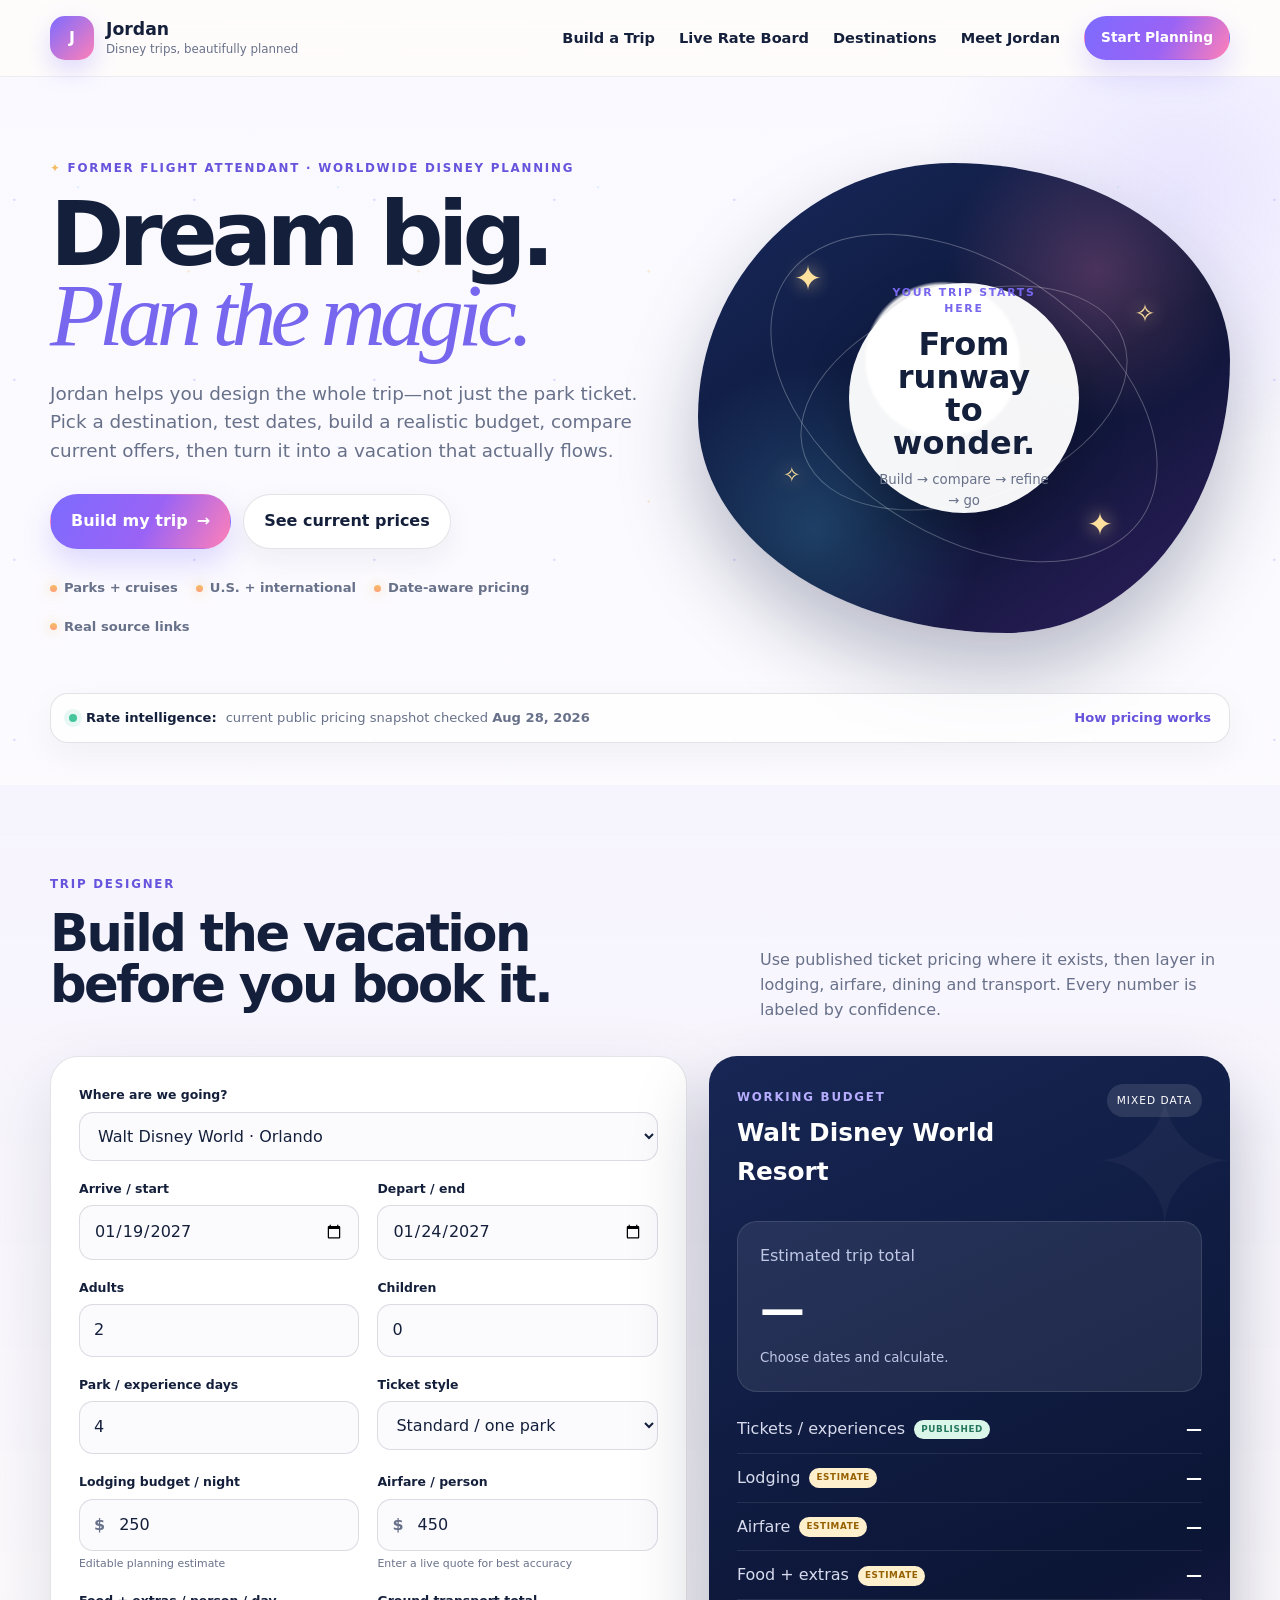
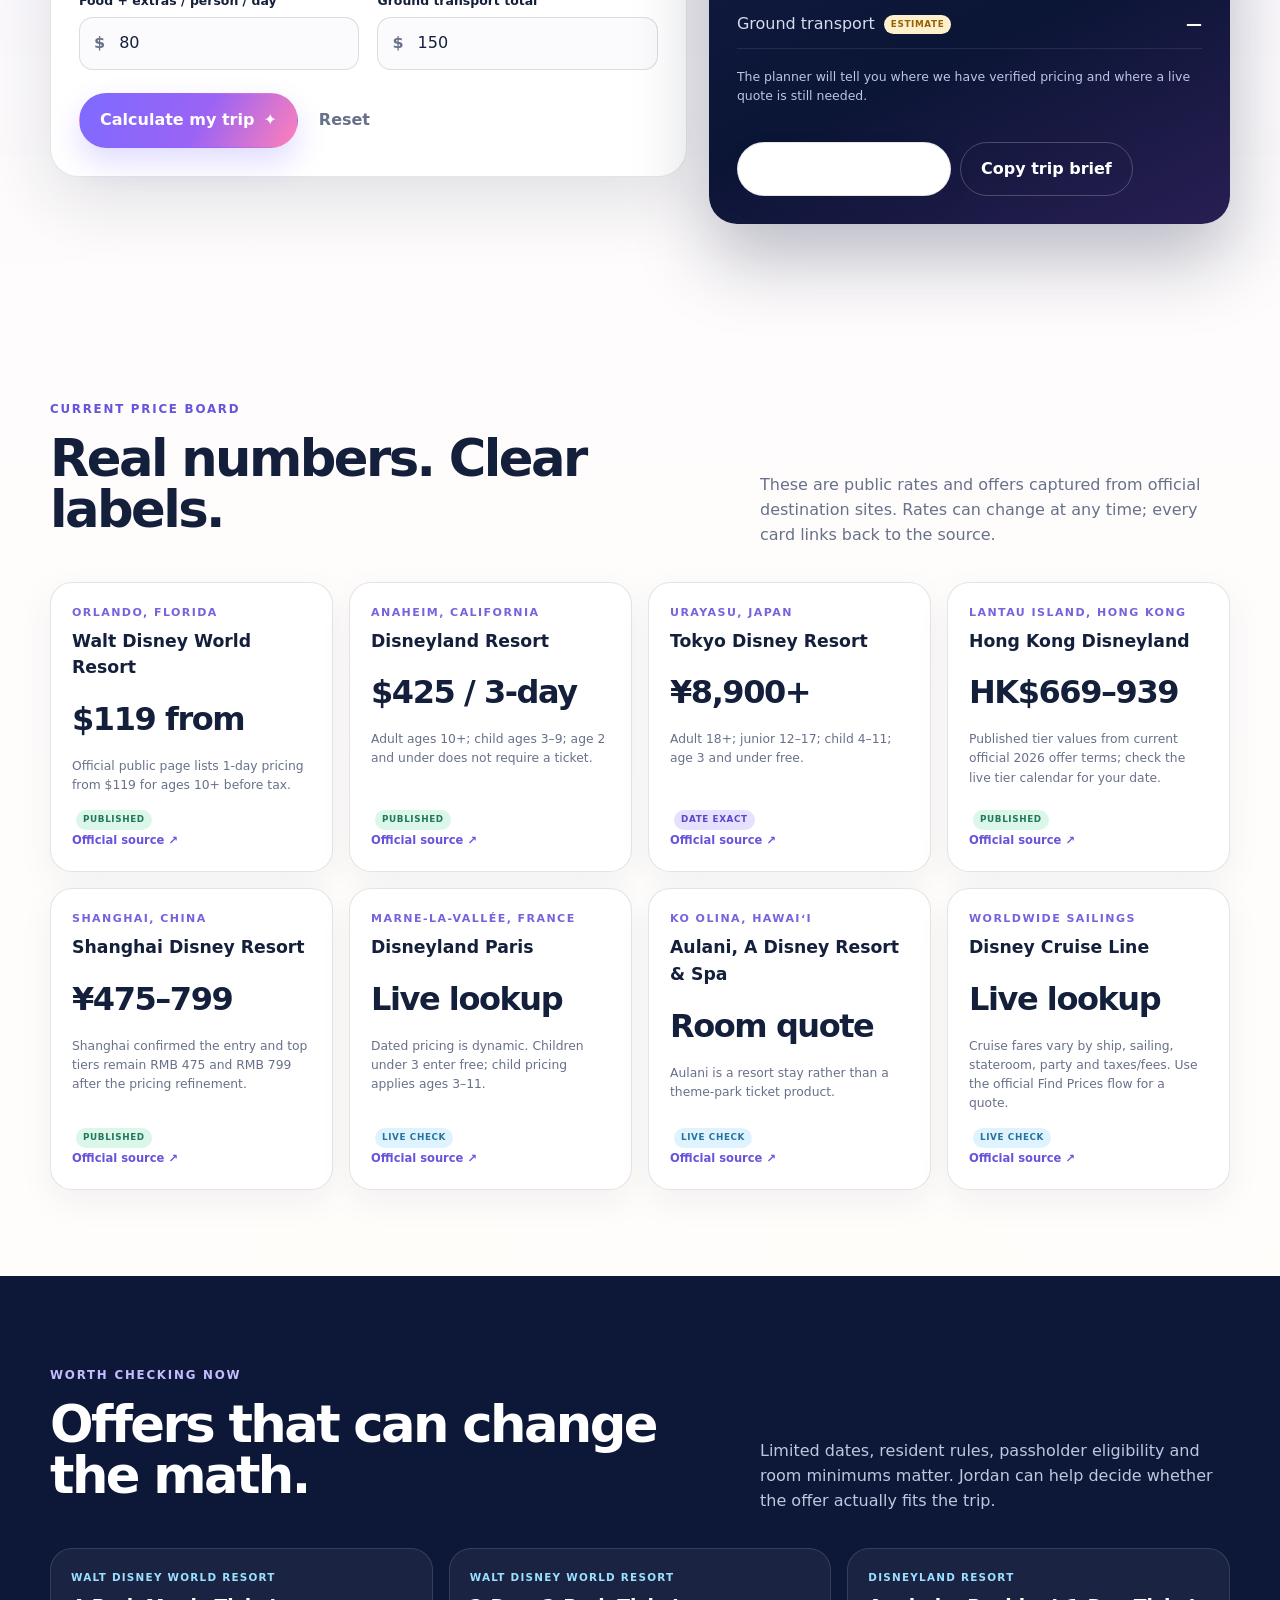
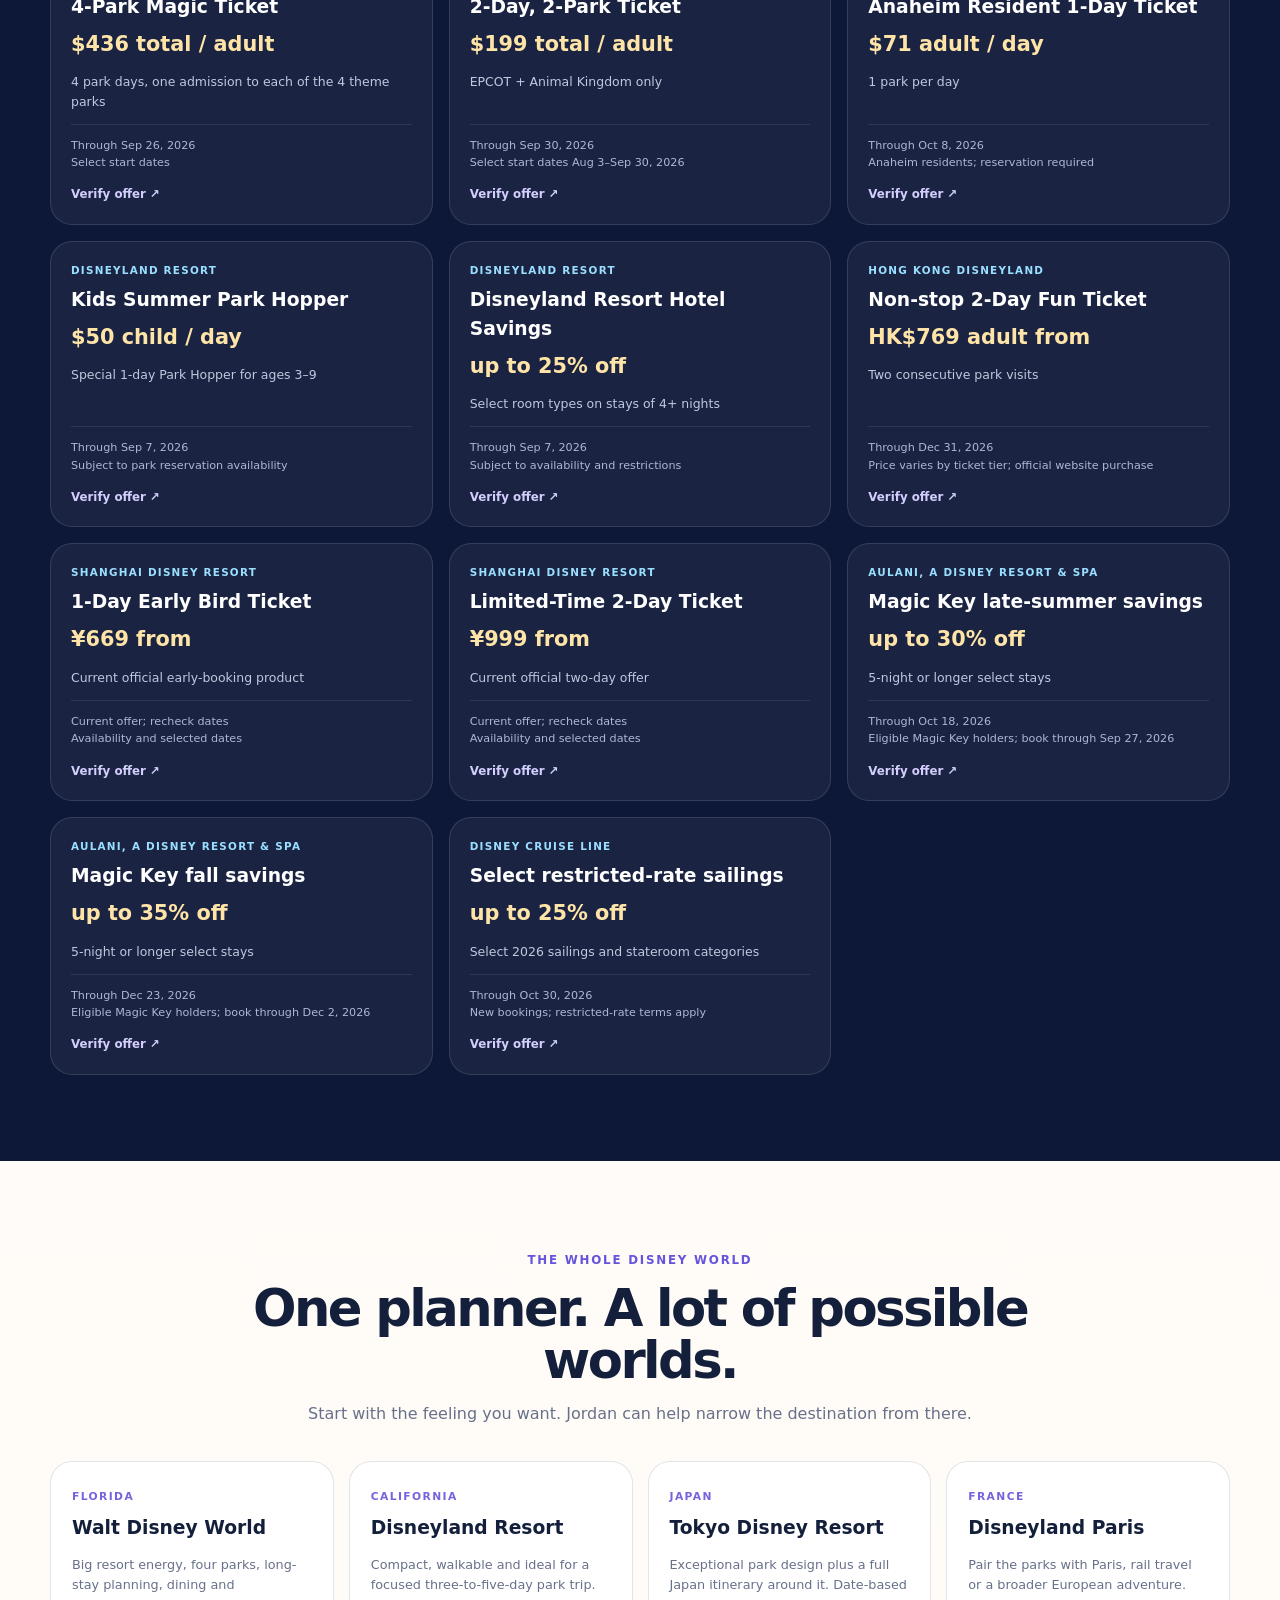
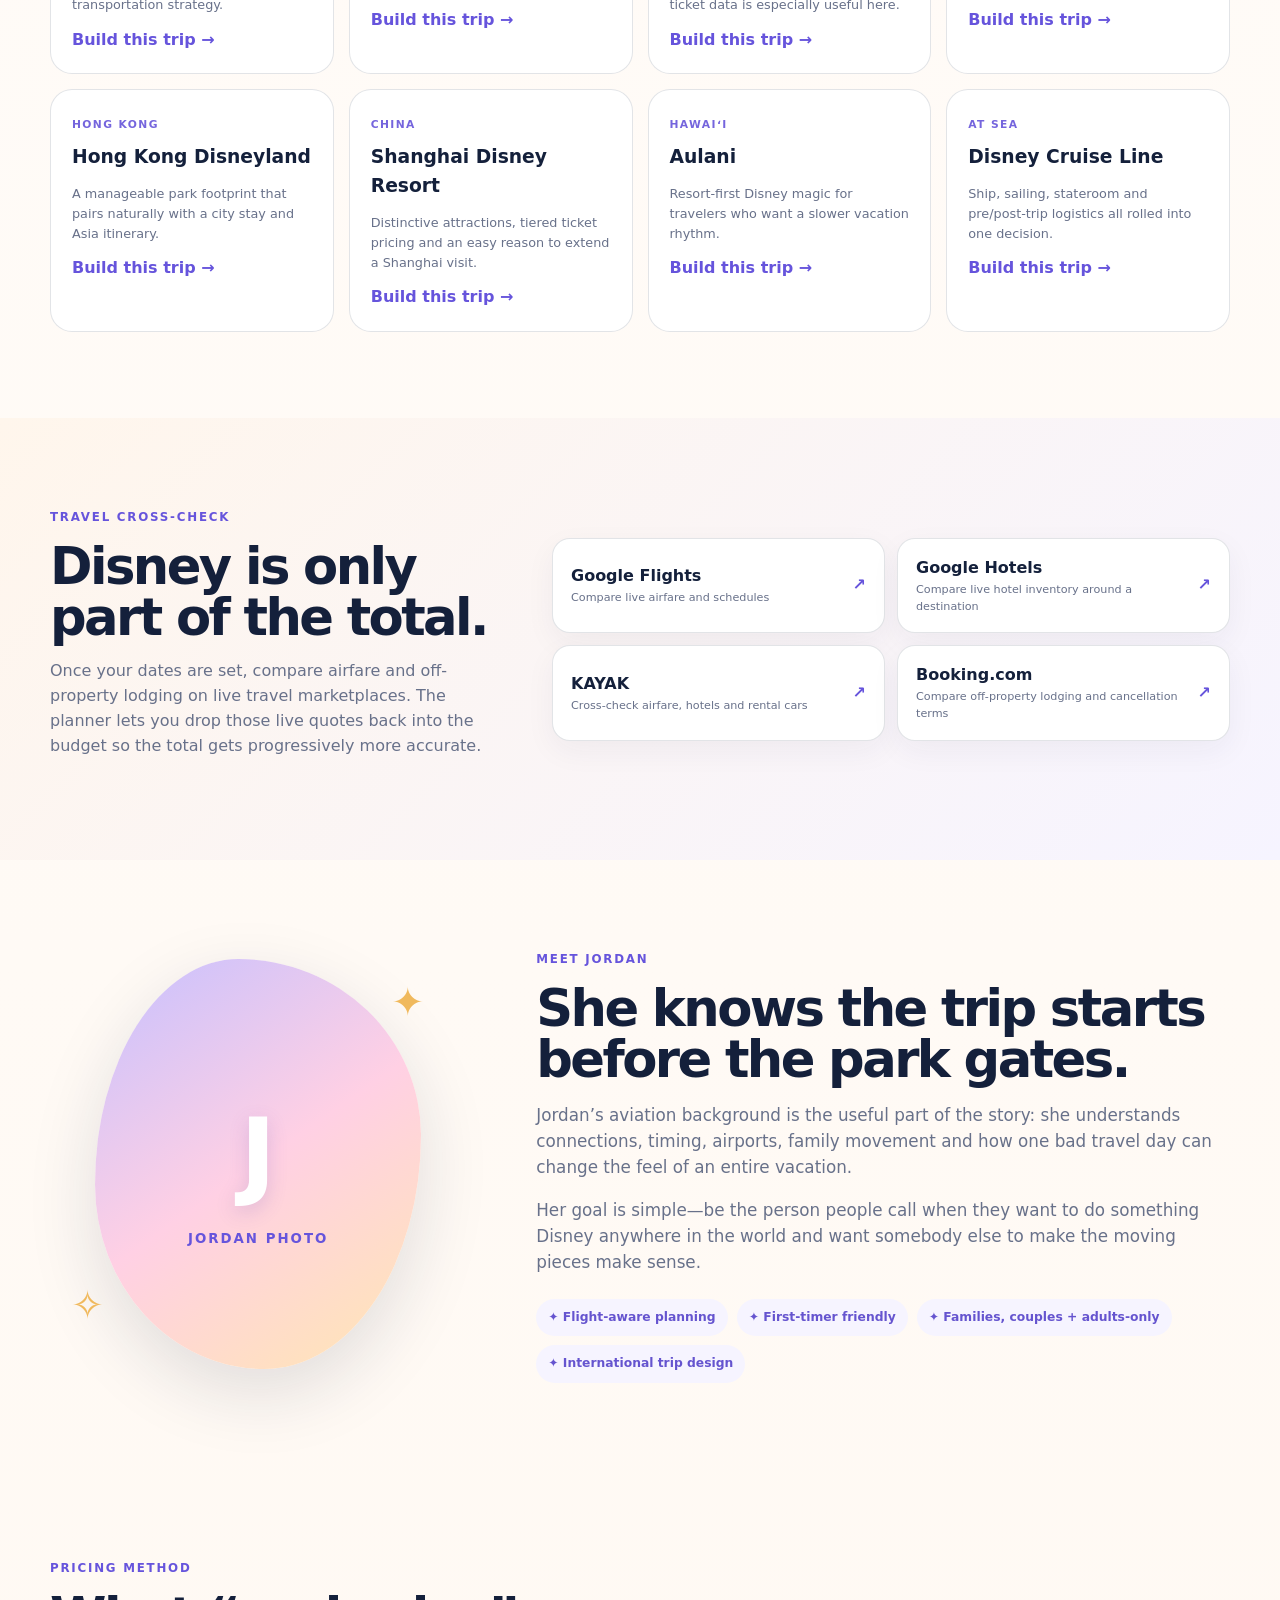
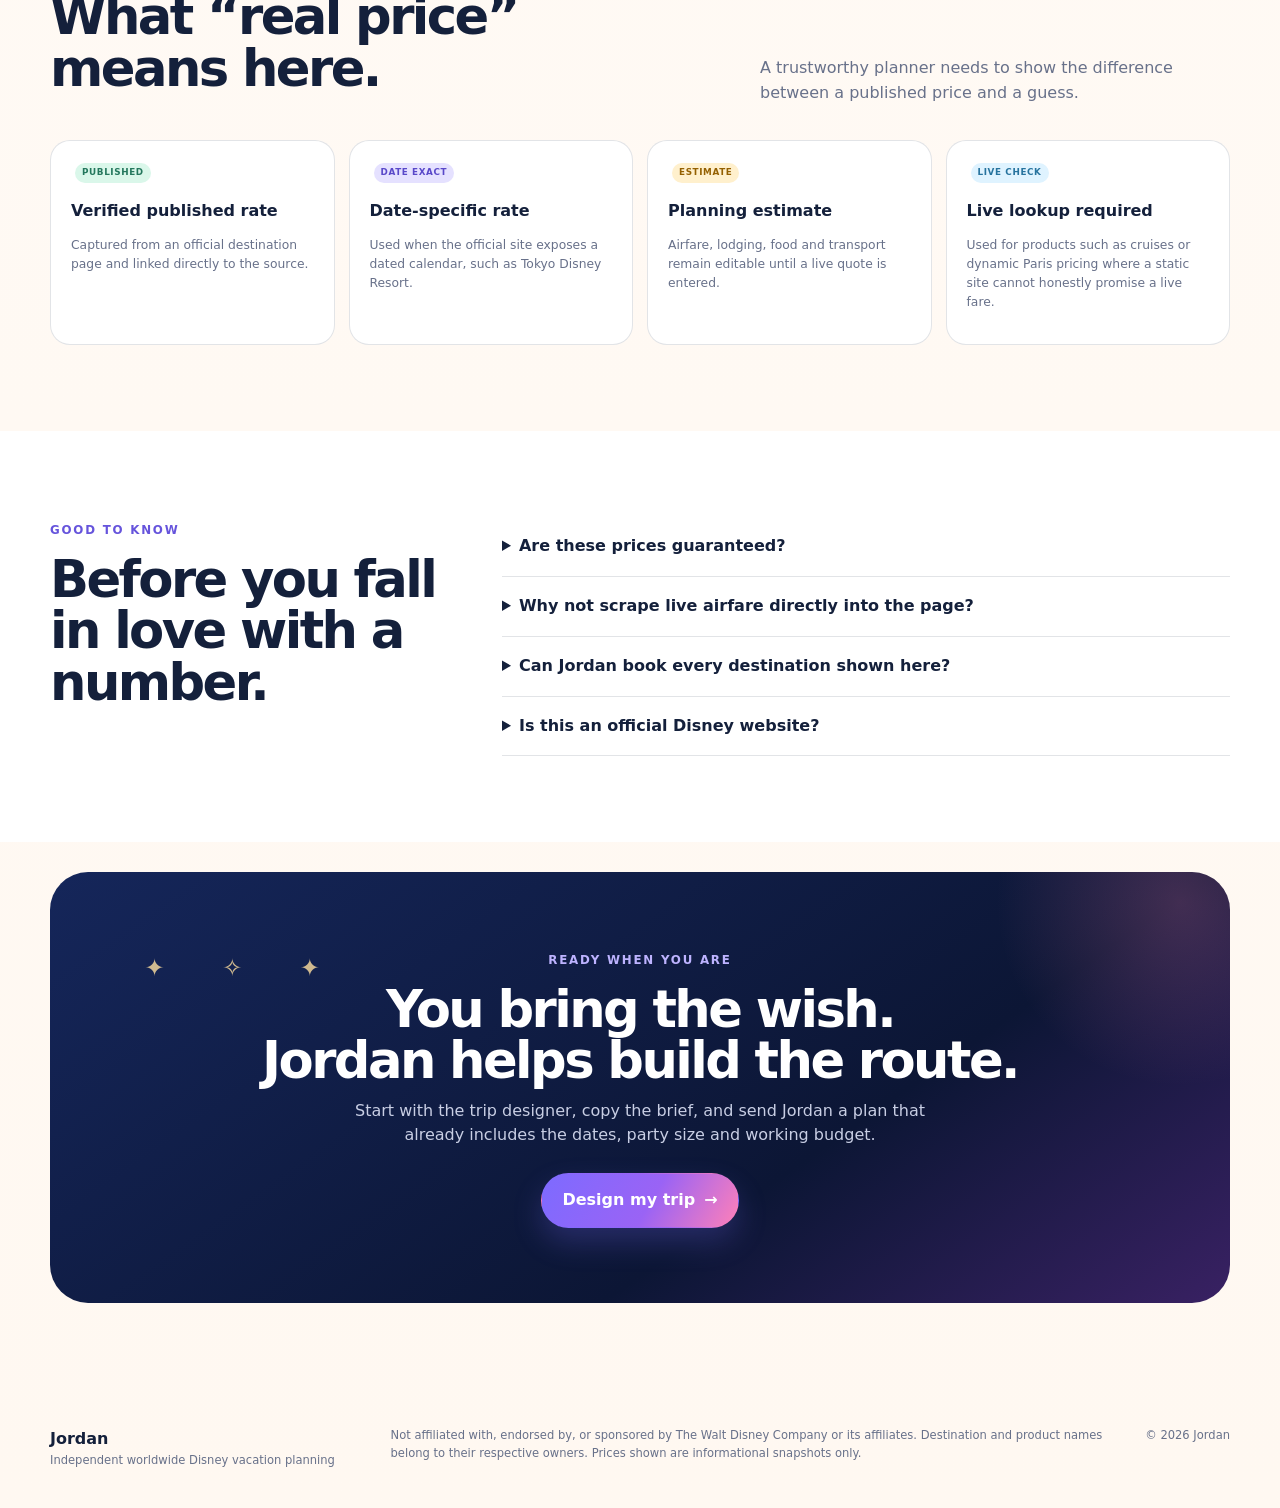
==== commit cc68eeea: "Launch full Disney magic trip designer upgrade" ====
--- a/index.html
+++ b/index.html
@@ -3,20 +3,16 @@
 <head>
   <meta charset="utf-8" />
   <meta name="viewport" content="width=device-width, initial-scale=1" />
-  <meta name="theme-color" content="#15213f" />
+  <meta name="theme-color" content="#0c1635" />
   <meta name="color-scheme" content="light" />
-
-  <title>Jordan | Worldwide Disney Vacation Planning</title>
-  <meta name="description" content="Jordan helps families, couples, and Disney fans plan smoother Disney vacations around the world—from parks and cruises to international adventures." />
+  <title>Jordan | Disney Trips, Designed Around You</title>
+  <meta name="description" content="Build a Disney trip with Jordan using current published ticket prices, date-aware offers, travel estimates and worldwide destination guidance." />
   <meta name="robots" content="index,follow" />
-
   <meta property="og:type" content="website" />
-  <meta property="og:title" content="Jordan | Worldwide Disney Vacation Planning" />
-  <meta property="og:description" content="From runway to resort, Jordan helps make Disney travel feel easier, smarter, and more personal." />
-
+  <meta property="og:title" content="Jordan | Disney Trips, Designed Around You" />
+  <meta property="og:description" content="From runway to resort: explore destinations, build a real trip budget and let Jordan turn it into a smoother Disney vacation." />
   <link rel="stylesheet" href="styles.css" />
   <script defer src="app.js"></script>
-
   <script type="application/ld+json">
   {
     "@context": "https://schema.org",
@@ -29,27 +25,27 @@
 </head>
 <body>
   <a class="skip-link" href="#main">Skip to content</a>
+  <div id="magic-layer" aria-hidden="true"></div>
+  <div class="sky-stars" aria-hidden="true"></div>
 
   <header class="site-header">
     <div class="container nav-shell">
-      <a class="brand" href="#top" aria-label="Jordan travel planning home">
-        <span class="brand-mark" aria-hidden="true">J</span>
+      <a class="brand magic-click" href="#top" aria-label="Jordan travel planning home">
+        <span class="brand-mark">J</span>
         <span class="brand-copy">
           <strong>Jordan</strong>
-          <span>Worldwide Disney Vacation Planning</span>
+          <span>Disney trips, beautifully planned</span>
         </span>
       </a>
-
-      <button class="nav-toggle" type="button" aria-expanded="false" aria-controls="site-nav" aria-label="Open navigation">
+      <button class="nav-toggle magic-click" type="button" aria-expanded="false" aria-controls="site-nav" aria-label="Open navigation">
         <span></span><span></span><span></span>
       </button>
-
       <nav class="nav-links" id="site-nav" aria-label="Primary navigation">
-        <a href="#services">How I Help</a>
+        <a href="#builder">Build a Trip</a>
+        <a href="#rates">Live Rate Board</a>
         <a href="#destinations">Destinations</a>
         <a href="#about">Meet Jordan</a>
-        <a href="#process">How It Works</a>
-        <a class="button button-primary button-small" href="#plan">Start My Trip</a>
+        <a class="button button-primary button-small magic-click" href="#builder">Start Planning</a>
       </nav>
     </div>
   </header>
@@ -57,347 +53,283 @@
   <main id="main">
     <section class="hero" id="top">
       <div class="container hero-grid">
+        <div class="hero-copy">
+          <div class="eyebrow"><span class="twinkle">✦</span> Former flight attendant · worldwide Disney planning</div>
+          <h1>Dream big.<br><em>Plan the magic.</em></h1>
+          <p class="hero-lede">Jordan helps you design the whole trip—not just the park ticket. Pick a destination, test dates, build a realistic budget, compare current offers, then turn it into a vacation that actually flows.</p>
+          <div class="hero-actions">
+            <a class="button button-primary magic-click" href="#builder">Build my trip <span aria-hidden="true">→</span></a>
+            <a class="button button-secondary magic-click" href="#rates">See current prices</a>
+          </div>
+          <div class="trust-row" aria-label="Site highlights">
+            <span><i class="trust-dot"></i> Parks + cruises</span>
+            <span><i class="trust-dot"></i> U.S. + international</span>
+            <span><i class="trust-dot"></i> Date-aware pricing</span>
+            <span><i class="trust-dot"></i> Real source links</span>
+          </div>
+        </div>
+
+        <div class="magic-orbit-card">
+          <div class="orbit orbit-one"></div>
+          <div class="orbit orbit-two"></div>
+          <div class="orbit-core">
+            <span class="orbit-kicker">Your trip starts here</span>
+            <strong>From runway<br>to wonder.</strong>
+            <small>Build → compare → refine → go</small>
+          </div>
+          <span class="orbit-star s1">✦</span>
+          <span class="orbit-star s2">✧</span>
+          <span class="orbit-star s3">✦</span>
+          <span class="orbit-star s4">✧</span>
+        </div>
+      </div>
+
+      <div class="container rate-ribbon" aria-live="polite">
+        <span class="pulse-dot"></span>
+        <strong>Rate intelligence:</strong>
+        <span>current public pricing snapshot checked <b data-rate-date>Aug 28, 2026</b></span>
+        <a href="#method">How pricing works</a>
+      </div>
+    </section>
+
+    <section class="builder-section" id="builder">
+      <div class="container">
+        <div class="section-heading split-heading">
+          <div>
+            <span class="section-kicker">Trip designer</span>
+            <h2>Build the vacation before you book it.</h2>
+          </div>
+          <p>Use published ticket pricing where it exists, then layer in lodging, airfare, dining and transport. Every number is labeled by confidence.</p>
+        </div>
+
+        <div class="builder-shell">
+          <form id="trip-builder" class="builder-form">
+            <div class="field-span-2">
+              <label for="destination">Where are we going?</label>
+              <select id="destination" name="destination" required>
+                <option value="wdw">Walt Disney World · Orlando</option>
+                <option value="dlr">Disneyland Resort · Anaheim</option>
+                <option value="tokyo">Tokyo Disney Resort · Japan</option>
+                <option value="paris">Disneyland Paris · France</option>
+                <option value="hk">Hong Kong Disneyland</option>
+                <option value="shanghai">Shanghai Disney Resort</option>
+                <option value="aulani">Aulani · Hawaiʻi</option>
+                <option value="cruise">Disney Cruise Line</option>
+              </select>
+            </div>
+
+            <div>
+              <label for="start-date">Arrive / start</label>
+              <input id="start-date" name="startDate" type="date" required />
+            </div>
+            <div>
+              <label for="end-date">Depart / end</label>
+              <input id="end-date" name="endDate" type="date" required />
+            </div>
+
+            <div>
+              <label for="adults">Adults</label>
+              <input id="adults" name="adults" type="number" min="1" max="12" value="2" required />
+            </div>
+            <div>
+              <label for="children">Children</label>
+              <input id="children" name="children" type="number" min="0" max="12" value="0" />
+            </div>
+
+            <div>
+              <label for="park-days">Park / experience days</label>
+              <input id="park-days" name="parkDays" type="number" min="0" max="10" value="4" />
+            </div>
+            <div>
+              <label for="ticket-style">Ticket style</label>
+              <select id="ticket-style" name="ticketStyle">
+                <option value="standard">Standard / one park</option>
+                <option value="hopper">Park Hopper / multi-park</option>
+                <option value="best">Best current value</option>
+              </select>
+            </div>
+
+            <div>
+              <label for="lodging-night">Lodging budget / night</label>
+              <div class="money-field"><span data-lodging-symbol>$</span><input id="lodging-night" name="lodgingNight" type="number" min="0" step="10" value="250" /></div>
+              <small>Editable planning estimate</small>
+            </div>
+            <div>
+              <label for="airfare-person">Airfare / person</label>
+              <div class="money-field"><span data-air-symbol>$</span><input id="airfare-person" name="airfarePerson" type="number" min="0" step="10" value="450" /></div>
+              <small>Enter a live quote for best accuracy</small>
+            </div>
+
+            <div>
+              <label for="food-daily">Food + extras / person / day</label>
+              <div class="money-field"><span data-food-symbol>$</span><input id="food-daily" name="foodDaily" type="number" min="0" step="5" value="80" /></div>
+            </div>
+            <div>
+              <label for="transport-total">Ground transport total</label>
+              <div class="money-field"><span data-transport-symbol>$</span><input id="transport-total" name="transportTotal" type="number" min="0" step="10" value="150" /></div>
+            </div>
+
+            <div class="builder-actions field-span-2">
+              <button class="button button-primary magic-click" type="submit">Calculate my trip <span aria-hidden="true">✦</span></button>
+              <button class="text-button magic-click" id="reset-builder" type="button">Reset</button>
+            </div>
+          </form>
+
+          <aside class="budget-panel" aria-live="polite">
+            <div class="budget-head">
+              <div>
+                <span class="section-kicker">Working budget</span>
+                <h3 id="budget-destination">Walt Disney World</h3>
+              </div>
+              <span class="confidence-pill" id="budget-confidence">Mixed data</span>
+            </div>
+            <div class="budget-total">
+              <span>Estimated trip total</span>
+              <strong id="grand-total">—</strong>
+              <small id="total-note">Choose dates and calculate.</small>
+            </div>
+            <div class="cost-list">
+              <div><span>Tickets / experiences <i class="data-tag verified">published</i></span><strong id="ticket-total">—</strong></div>
+              <div><span>Lodging <i class="data-tag estimate">estimate</i></span><strong id="lodging-total">—</strong></div>
+              <div><span>Airfare <i class="data-tag estimate">estimate</i></span><strong id="airfare-total">—</strong></div>
+              <div><span>Food + extras <i class="data-tag estimate">estimate</i></span><strong id="food-total">—</strong></div>
+              <div><span>Ground transport <i class="data-tag estimate">estimate</i></span><strong id="transport-total-display">—</strong></div>
+            </div>
+            <div class="budget-message" id="budget-message">The planner will tell you where we have verified pricing and where a live quote is still needed.</div>
+            <div id="matched-offers" class="matched-offers"></div>
+            <div class="panel-actions">
+              <a id="official-rate-link" class="button button-secondary magic-click" href="#rates" target="_blank" rel="noopener">Check official rates</a>
+              <button id="copy-trip" class="button button-ghost magic-click" type="button">Copy trip brief</button>
+            </div>
+          </aside>
+        </div>
+      </div>
+    </section>
+
+    <section class="rates-section" id="rates">
+      <div class="container">
+        <div class="section-heading split-heading">
+          <div>
+            <span class="section-kicker">Current price board</span>
+            <h2>Real numbers. Clear labels.</h2>
+          </div>
+          <p>These are public rates and offers captured from official destination sites. Rates can change at any time; every card links back to the source.</p>
+        </div>
+        <div class="rate-grid" id="rate-grid"></div>
+      </div>
+    </section>
+
+    <section class="offers-section">
+      <div class="container">
+        <div class="section-heading split-heading">
+          <div>
+            <span class="section-kicker">Worth checking now</span>
+            <h2>Offers that can change the math.</h2>
+          </div>
+          <p>Limited dates, resident rules, passholder eligibility and room minimums matter. Jordan can help decide whether the offer actually fits the trip.</p>
+        </div>
+        <div id="offer-grid" class="offer-grid"></div>
+      </div>
+    </section>
+
+    <section class="destinations-section" id="destinations">
+      <div class="container">
+        <div class="section-heading centered-heading">
+          <span class="section-kicker">The whole Disney world</span>
+          <h2>One planner. A lot of possible worlds.</h2>
+          <p>Start with the feeling you want. Jordan can help narrow the destination from there.</p>
+        </div>
+        <div class="destination-grid">
+          <article class="destination-card magic-click"><span>Florida</span><h3>Walt Disney World</h3><p>Big resort energy, four parks, long-stay planning, dining and transportation strategy.</p><button data-pick="wdw">Build this trip →</button></article>
+          <article class="destination-card magic-click"><span>California</span><h3>Disneyland Resort</h3><p>Compact, walkable and ideal for a focused three-to-five-day park trip.</p><button data-pick="dlr">Build this trip →</button></article>
+          <article class="destination-card magic-click"><span>Japan</span><h3>Tokyo Disney Resort</h3><p>Exceptional park design plus a full Japan itinerary around it. Date-based ticket data is especially useful here.</p><button data-pick="tokyo">Build this trip →</button></article>
+          <article class="destination-card magic-click"><span>France</span><h3>Disneyland Paris</h3><p>Pair the parks with Paris, rail travel or a broader European adventure.</p><button data-pick="paris">Build this trip →</button></article>
+          <article class="destination-card magic-click"><span>Hong Kong</span><h3>Hong Kong Disneyland</h3><p>A manageable park footprint that pairs naturally with a city stay and Asia itinerary.</p><button data-pick="hk">Build this trip →</button></article>
+          <article class="destination-card magic-click"><span>China</span><h3>Shanghai Disney Resort</h3><p>Distinctive attractions, tiered ticket pricing and an easy reason to extend a Shanghai visit.</p><button data-pick="shanghai">Build this trip →</button></article>
+          <article class="destination-card magic-click"><span>Hawaiʻi</span><h3>Aulani</h3><p>Resort-first Disney magic for travelers who want a slower vacation rhythm.</p><button data-pick="aulani">Build this trip →</button></article>
+          <article class="destination-card magic-click"><span>At sea</span><h3>Disney Cruise Line</h3><p>Ship, sailing, stateroom and pre/post-trip logistics all rolled into one decision.</p><button data-pick="cruise">Build this trip →</button></article>
+        </div>
+      </div>
+    </section>
+
+    <section class="compare-section">
+      <div class="container compare-shell">
         <div>
-          <div class="eyebrow">Former flight attendant • worldwide trip planning</div>
-          <h1>Disney anywhere.<br /><em>Planned beautifully.</em></h1>
-          <p class="hero-lede">
-            Jordan helps families, couples, and Disney fans turn a big idea into a trip that actually flows—from the first flight to the final park day, cruise sunset, or suitcase home.
-          </p>
-
-          <div class="hero-actions">
-            <a class="button button-primary" href="#plan">Plan my Disney trip <span aria-hidden="true">→</span></a>
-            <a class="button button-secondary" href="#destinations">Explore destinations</a>
-          </div>
-
-          <div class="trust-row" aria-label="Jordan travel planning highlights">
-            <span><i class="trust-dot" aria-hidden="true"></i> Parks + cruises</span>
-            <span><i class="trust-dot" aria-hidden="true"></i> U.S. + international</span>
-            <span><i class="trust-dot" aria-hidden="true"></i> Flights + trip flow</span>
-            <span><i class="trust-dot" aria-hidden="true"></i> First-timers welcome</span>
-          </div>
-        </div>
-
-        <div class="travel-card" aria-label="Worldwide Disney travel concept illustration">
-          <div class="travel-top">
-            <span class="travel-label">Jordan's trip desk</span>
-            <span class="travel-code">JDN / WORLD</span>
-          </div>
-
-          <span class="pin pin-a">Florida</span>
-          <span class="pin pin-b">Paris</span>
-          <span class="pin pin-c">Hawaiʻi</span>
-          <span class="pin pin-d">Tokyo</span>
-
-          <div class="globe" aria-hidden="true">
-            <div>
-              <strong>GO</strong>
-              <span>find your magic</span>
-            </div>
-          </div>
-
-          <div class="trip-stamp">
-            <div>
-              <strong>From runway to resort</strong>
-              <span>One travel plan. Fewer moving parts. More room for the good stuff.</span>
-            </div>
-            <div class="stamp-circle" aria-hidden="true">MAGIC<br />MAPPED</div>
-          </div>
-        </div>
-      </div>
-    </section>
-
-    <section class="value-strip" aria-label="Planning advantages">
-      <div class="container value-grid">
-        <div class="value-item"><strong>Destination fit</strong><span>Pick the Disney experience that fits your people.</span></div>
-        <div class="value-item"><strong>Travel flow</strong><span>Think beyond the park gate: flights, transfers, pacing.</span></div>
-        <div class="value-item"><strong>Less overwhelm</strong><span>Turn hundreds of choices into a clear path forward.</span></div>
-        <div class="value-item"><strong>Whole-trip thinking</strong><span>Build the vacation around the memory, not the checklist.</span></div>
-      </div>
-    </section>
-
-    <section class="section" id="services">
-      <div class="container">
-        <div class="section-heading">
-          <p class="section-kicker">How Jordan helps</p>
-          <h2 class="section-title">A Disney planner who thinks like a traveler.</h2>
-          <p class="section-copy">
-            The park reservation is only one part of a great vacation. Jordan looks at the whole journey—who is going, how you like to travel, what matters most, and where unnecessary friction can be removed.
-          </p>
-        </div>
-
-        <div class="services-grid">
-          <article class="service-card">
-            <div class="service-icon" aria-hidden="true">01</div>
-            <h3>Vacation matchmaking</h3>
-            <p>Compare parks, resorts, cruises, seasons, and trip styles so you start with the right Disney destination.</p>
-          </article>
-          <article class="service-card">
-            <div class="service-icon" aria-hidden="true">02</div>
-            <h3>Resort + stay strategy</h3>
-            <p>Make accommodations fit the way your group will actually use the trip—not just the prettiest room photo.</p>
-          </article>
-          <article class="service-card">
-            <div class="service-icon" aria-hidden="true">03</div>
-            <h3>Park-day flow</h3>
-            <p>Build days around energy, priorities, breaks, dining, and must-dos instead of trying to conquer everything.</p>
-          </article>
-          <article class="service-card">
-            <div class="service-icon" aria-hidden="true">04</div>
-            <h3>Flights + transitions</h3>
-            <p>A former flight attendant's perspective helps catch routing, timing, luggage, airport, and transfer friction early.</p>
-          </article>
-          <article class="service-card">
-            <div class="service-icon" aria-hidden="true">05</div>
-            <h3>Cruise + land combinations</h3>
-            <p>Connect a Disney cruise with a park stay, beach break, city visit, or pre/post-cruise hotel without making the trip feel stitched together.</p>
-          </article>
-          <article class="service-card">
-            <div class="service-icon" aria-hidden="true">06</div>
-            <h3>International confidence</h3>
-            <p>Plan Disney abroad as part of the larger journey, with smarter pacing and space for the destination beyond the resort.</p>
-          </article>
-        </div>
-      </div>
-    </section>
-
-    <section class="section destinations-wrap" id="destinations">
-      <div class="container">
-        <div class="section-heading">
-          <p class="section-kicker">Around the world</p>
-          <h2 class="section-title">One Jordan. A whole world of Disney.</h2>
-          <p class="section-copy">Start with the place you already love—or ask Jordan to help figure out which Disney destination fits this particular trip.</p>
-        </div>
-
-        <div class="destination-grid">
-          <article class="destination-card">
-            <div><span class="region">Florida</span><h3>Walt Disney World</h3><p>Big resort vacations, first trips, family traditions, celebrations, and plenty of room to customize.</p></div><span class="arrow" aria-hidden="true">↗</span>
-          </article>
-          <article class="destination-card">
-            <div><span class="region">California</span><h3>Disneyland Resort</h3><p>Classic Disney energy in a compact footprint that pairs naturally with a broader Southern California trip.</p></div><span class="arrow" aria-hidden="true">↗</span>
-          </article>
-          <article class="destination-card">
-            <div><span class="region">At sea</span><h3>Disney Cruise Line</h3><p>Ships, itineraries, embarkation strategy, and the pre/post-cruise pieces that make sailing days easier.</p></div><span class="arrow" aria-hidden="true">↗</span>
-          </article>
-          <article class="destination-card">
-            <div><span class="region">Hawaiʻi</span><h3>Aulani</h3><p>A slower kind of Disney vacation built around resort time, island experiences, and breathing room.</p></div><span class="arrow" aria-hidden="true">↗</span>
-          </article>
-          <article class="destination-card">
-            <div><span class="region">France</span><h3>Disneyland Paris</h3><p>A Disney stop that can become one part of a much bigger Paris or European itinerary.</p></div><span class="arrow" aria-hidden="true">↗</span>
-          </article>
-          <article class="destination-card">
-            <div><span class="region">Japan</span><h3>Tokyo Disney Resort</h3><p>A bucket-list destination for Disney fans that deserves to be planned in context with the rest of Japan.</p></div><span class="arrow" aria-hidden="true">↗</span>
-          </article>
-          <article class="destination-card">
-            <div><span class="region">Hong Kong</span><h3>Hong Kong Disneyland</h3><p>A highly approachable Disney stop for travelers building a broader Hong Kong or Asia itinerary.</p></div><span class="arrow" aria-hidden="true">↗</span>
-          </article>
-          <article class="destination-card">
-            <div><span class="region">Shanghai</span><h3>Shanghai Disney Resort</h3><p>A distinctive Disney experience that works best when the wider logistics are considered from day one.</p></div><span class="arrow" aria-hidden="true">↗</span>
-          </article>
-          <article class="destination-card">
-            <div><span class="region">Worldwide</span><h3>Adventures + custom combinations</h3><p>Disney-centered trips that expand into cruises, cities, beaches, rail journeys, and bigger once-in-a-lifetime adventures.</p></div><span class="arrow" aria-hidden="true">↗</span>
-          </article>
-        </div>
-      </div>
-    </section>
-
-    <section class="section" id="about">
-      <div class="container founder-grid">
-        <div class="founder-portrait" role="img" aria-label="Placeholder for a professional photo of Jordan"></div>
-
-        <div class="founder-copy">
-          <p class="section-kicker">Meet Jordan</p>
-          <h2>Travel experience first. Disney joy always.</h2>
-          <p>
-            Jordan brings a former flight attendant's eye to vacation planning: how people move, where travel days get stressful, which transitions deserve more time, and how small details can change the feel of the entire trip.
-          </p>
-          <p>
-            Her goal is bigger than knowing one park. Jordan is building toward being the person you call for <strong>anything Disney, anywhere in the world</strong>—whether that means a first Walt Disney World vacation, a honeymoon at sea, Tokyo Disney as part of Japan, or a multi-generational trip everyone can actually enjoy.
-          </p>
-
+          <span class="section-kicker">Travel cross-check</span>
+          <h2>Disney is only part of the total.</h2>
+          <p>Once your dates are set, compare airfare and off-property lodging on live travel marketplaces. The planner lets you drop those live quotes back into the budget so the total gets progressively more accurate.</p>
+        </div>
+        <div id="travel-tools" class="travel-tools"></div>
+      </div>
+    </section>
+
+    <section class="about-section" id="about">
+      <div class="container about-grid">
+        <div class="portrait-card">
+          <div class="portrait-placeholder"><span>J</span><small>Jordan photo</small></div>
+          <div class="portrait-spark p1">✦</div><div class="portrait-spark p2">✧</div>
+        </div>
+        <div>
+          <span class="section-kicker">Meet Jordan</span>
+          <h2>She knows the trip starts before the park gates.</h2>
+          <p>Jordan’s aviation background is the useful part of the story: she understands connections, timing, airports, family movement and how one bad travel day can change the feel of an entire vacation.</p>
+          <p>Her goal is simple—be the person people call when they want to do something Disney anywhere in the world and want somebody else to make the moving pieces make sense.</p>
           <div class="founder-points">
-            <div class="founder-point"><strong>Calm under complexity</strong><span>Travel has moving parts. Jordan likes making them behave.</span></div>
-            <div class="founder-point"><strong>Human pacing</strong><span>A good itinerary leaves room to enjoy where you are.</span></div>
-            <div class="founder-point"><strong>Global mindset</strong><span>Disney doesn't stop at U.S. park gates, and neither does the planning.</span></div>
-            <div class="founder-point"><strong>Personal fit</strong><span>Your best trip may look nothing like someone else's.</span></div>
-          </div>
-        </div>
-      </div>
-    </section>
-
-    <section class="section-sm" id="process">
-      <div class="container">
-        <div class="section-heading">
-          <p class="section-kicker">Simple by design</p>
-          <h2 class="section-title">From “we should go” to a trip that makes sense.</h2>
-        </div>
-
-        <div class="process-grid">
-          <article class="process-card"><h3>Tell Jordan the dream</h3><p>Who's going, what you're imagining, rough timing, budget comfort, and what would make the trip special.</p></article>
-          <article class="process-card"><h3>Find the right shape</h3><p>Destination, length, stay style, travel days, and the big decisions become a coherent direction.</p></article>
-          <article class="process-card"><h3>Build the details</h3><p>Layer in the reservations, priorities, pacing, transportation, dining, and experience choices that matter.</p></article>
-          <article class="process-card"><h3>Go enjoy it</h3><p>You leave with a plan you understand—and enough breathing room to actually be on vacation.</p></article>
-        </div>
-      </div>
-    </section>
-
-    <section class="section plan-section" id="plan">
-      <div class="container plan-shell">
-        <aside class="plan-intro">
-          <p class="section-kicker" style="color:#8edbd6">Start here</p>
-          <h2>Give Jordan the first five minutes of your trip.</h2>
-          <p>You do not need to know every answer. This is just enough to turn “Disney someday” into something Jordan can start shaping.</p>
-          <ul>
-            <li>No perfect dates required</li>
-            <li>“I don't know” is a valid answer</li>
-            <li>International ideas welcome</li>
-            <li>Families, couples, friends + solo travelers</li>
-          </ul>
-        </aside>
-
-        <div>
-          <form class="plan-form" id="trip-plan-form">
-            <div class="form-grid">
-              <div class="field">
-                <label for="name">Your name</label>
-                <input id="name" name="name" autocomplete="name" required />
-              </div>
-              <div class="field">
-                <label for="email">Email</label>
-                <input id="email" name="email" type="email" autocomplete="email" required />
-              </div>
-              <div class="field">
-                <label for="destination">Destination</label>
-                <select id="destination" name="destination">
-                  <option value="">Help me choose</option>
-                  <option>Walt Disney World</option>
-                  <option>Disneyland Resort</option>
-                  <option>Disney Cruise Line</option>
-                  <option>Aulani</option>
-                  <option>Disneyland Paris</option>
-                  <option>Tokyo Disney Resort</option>
-                  <option>Hong Kong Disneyland</option>
-                  <option>Shanghai Disney Resort</option>
-                  <option>Adventures by Disney / custom combination</option>
-                </select>
-              </div>
-              <div class="field">
-                <label for="travelWindow">When are you thinking?</label>
-                <input id="travelWindow" name="travelWindow" placeholder="e.g. October 2027 or flexible" />
-              </div>
-              <div class="field">
-                <label for="party">Who's going?</label>
-                <input id="party" name="party" placeholder="e.g. 2 adults + 2 kids, ages 8 and 11" />
-              </div>
-              <div class="field">
-                <label for="tripStyle">Trip style</label>
-                <select id="tripStyle" name="tripStyle">
-                  <option value="">Not sure yet</option>
-                  <option>First-time Disney</option>
-                  <option>Family vacation</option>
-                  <option>Adults-only</option>
-                  <option>Honeymoon / anniversary</option>
-                  <option>Multi-generational</option>
-                  <option>Luxury / elevated</option>
-                  <option>Budget-conscious</option>
-                  <option>International bucket-list</option>
-                </select>
-              </div>
-              <div class="field field-full">
-                <label for="budget">Budget comfort zone</label>
-                <input id="budget" name="budget" placeholder="A range is perfect—or say 'help me understand what this costs'" />
-              </div>
-              <div class="field field-full">
-                <label for="notes">What would make this trip feel like a win?</label>
-                <textarea id="notes" name="notes" placeholder="Tell Jordan the dream, the must-dos, what stresses you out, mobility needs, celebrations, favorite characters, food priorities—anything useful."></textarea>
-              </div>
-            </div>
-
-            <div class="form-actions">
-              <button class="button button-primary" type="submit">Build my starter brief</button>
-            </div>
-            <p class="form-note" data-contact-status>This demo builds your trip brief locally in the browser. No information is transmitted yet.</p>
-          </form>
-
-          <div class="plan-result" id="plan-result" aria-live="polite">
-            <h3>Your starter brief is ready.</h3>
-            <pre id="plan-result-text"></pre>
-            <div class="form-actions">
-              <button class="button button-soft button-small" type="button" id="copy-plan">Copy brief</button>
-              <a class="button button-primary button-small" id="email-plan" href="#" hidden>Email Jordan</a>
-            </div>
-          </div>
-        </div>
-      </div>
-    </section>
-
-    <section class="section" id="faq">
-      <div class="container">
-        <div class="section-heading">
-          <p class="section-kicker">Good questions</p>
-          <h2 class="section-title">You don't need to speak fluent Disney before you call.</h2>
-        </div>
-
+            <span>✦ Flight-aware planning</span>
+            <span>✦ First-timer friendly</span>
+            <span>✦ Families, couples + adults-only</span>
+            <span>✦ International trip design</span>
+          </div>
+        </div>
+      </div>
+    </section>
+
+    <section class="method-section" id="method">
+      <div class="container">
+        <div class="section-heading split-heading">
+          <div><span class="section-kicker">Pricing method</span><h2>What “real price” means here.</h2></div>
+          <p>A trustworthy planner needs to show the difference between a published price and a guess.</p>
+        </div>
+        <div class="method-grid">
+          <article><i class="data-tag verified">published</i><h3>Verified published rate</h3><p>Captured from an official destination page and linked directly to the source.</p></article>
+          <article><i class="data-tag dated">date exact</i><h3>Date-specific rate</h3><p>Used when the official site exposes a dated calendar, such as Tokyo Disney Resort.</p></article>
+          <article><i class="data-tag estimate">estimate</i><h3>Planning estimate</h3><p>Airfare, lodging, food and transport remain editable until a live quote is entered.</p></article>
+          <article><i class="data-tag live">live check</i><h3>Live lookup required</h3><p>Used for products such as cruises or dynamic Paris pricing where a static site cannot honestly promise a live fare.</p></article>
+        </div>
+      </div>
+    </section>
+
+    <section class="faq-section">
+      <div class="container faq-shell">
+        <div><span class="section-kicker">Good to know</span><h2>Before you fall in love with a number.</h2></div>
         <div class="faq-list">
-          <details>
-            <summary>Can Jordan help if we do not know which Disney destination to choose?</summary>
-            <p>Yes. Destination matching is part of the value: group, budget, travel tolerance, interests, trip length, and the rest of the vacation can all change which Disney experience makes the most sense.</p>
-          </details>
-          <details>
-            <summary>Is this only for families with children?</summary>
-            <p>No. The site is intentionally designed for families, couples, adults-only trips, friends, solo travelers, celebrations, and multi-generational groups.</p>
-          </details>
-          <details>
-            <summary>Can Jordan help with Disney outside the United States?</summary>
-            <p>That is a core part of the brand direction. The goal is worldwide Disney vacation planning, including Disney destinations that are part of larger international itineraries.</p>
-          </details>
-          <details>
-            <summary>Can the plan include more than Disney?</summary>
-            <p>Yes. A strong international trip may use Disney as one anchor while also making room for the city, country, cruise, beach, rail route, or other experiences around it.</p>
-          </details>
+          <details><summary>Are these prices guaranteed?</summary><p>No. Published prices are snapshots of official public pages and may change. Availability, taxes, exchange rates, eligibility and reservation requirements can change the final cost.</p></details>
+          <details><summary>Why not scrape live airfare directly into the page?</summary><p>This site runs on static GitHub Pages. Reliable live airfare and hotel inventory needs a licensed API or backend service. Instead, the site links to live comparison tools and lets you enter the live quote into the budget.</p></details>
+          <details><summary>Can Jordan book every destination shown here?</summary><p>The site is designed around worldwide Disney planning. Jordan’s final supplier/agency affiliations and booking permissions should be confirmed before presenting any specific credential or booking authority.</p></details>
+          <details><summary>Is this an official Disney website?</summary><p>No. This is an independent travel-planning website. Disney names and destination names are used only to identify the travel products being discussed.</p></details>
         </div>
       </div>
     </section>
 
     <section class="final-cta">
-      <div class="container">
-        <div class="cta-shell">
-          <h2>Wherever the magic is, Jordan can help you get there.</h2>
-          <p>Start with a destination, a rough idea, or nothing more than “we want to do Disney.” The first job is making the trip make sense.</p>
-          <div class="hero-actions">
-            <a class="button button-primary" href="#plan">Start my trip</a>
-            <a class="button button-secondary" href="#about">Why Jordan?</a>
-          </div>
-        </div>
+      <div class="container cta-card">
+        <div class="cta-stars" aria-hidden="true">✦ ✧ ✦</div>
+        <span class="section-kicker">Ready when you are</span>
+        <h2>You bring the wish.<br>Jordan helps build the route.</h2>
+        <p>Start with the trip designer, copy the brief, and send Jordan a plan that already includes the dates, party size and working budget.</p>
+        <a class="button button-primary magic-click" href="#builder">Design my trip <span aria-hidden="true">→</span></a>
       </div>
     </section>
   </main>
 
+  <div class="toast" id="toast" role="status" aria-live="polite"></div>
+
   <footer class="site-footer">
-    <div class="container">
-      <div class="footer-grid">
-        <div>
-          <a class="brand" href="#top">
-            <span class="brand-mark" aria-hidden="true">J</span>
-            <span class="brand-copy"><strong>Jordan</strong><span>Disney anywhere. Planned beautifully.</span></span>
-          </a>
-          <p class="footer-copy">Independent travel planning for Disney vacations around the world, built around smoother journeys and more meaningful time away.</p>
-        </div>
-        <nav class="footer-links" aria-label="Footer navigation">
-          <a href="#services">How I Help</a>
-          <a href="#destinations">Destinations</a>
-          <a href="#about">Meet Jordan</a>
-          <a href="#plan">Start Planning</a>
-          <a href="#faq">FAQ</a>
-        </nav>
-      </div>
-
-      <div class="legal">
-        <span>© <span data-year></span> Jordan. All rights reserved.</span><br />
-        This is an independent travel-planning website and is not presented as an official Disney website. Disney names, destinations, and trademarks belong to their respective owners. Any required host-agency, seller-of-travel, or authorized-advisor disclosures should be added before launch if applicable.
-      </div>
+    <div class="container footer-grid">
+      <div><strong>Jordan</strong><span>Independent worldwide Disney vacation planning</span></div>
+      <p>Not affiliated with, endorsed by, or sponsored by The Walt Disney Company or its affiliates. Destination and product names belong to their respective owners. Prices shown are informational snapshots only.</p>
+      <span>© <span data-year></span> Jordan</span>
     </div>
   </footer>
-
-  <div class="toast" id="toast" role="status" aria-live="polite"></div>
 </body>
 </html>
--- a/styles.css
+++ b/styles.css
@@ -1,397 +1,10 @@
 :root {
-  --ink: #10172a;
-  --navy: #15213f;
-  --navy-2: #23345f;
-  --cream: #fffaf2;
-  --paper: #ffffff;
-  --lavender: #eee9ff;
-  --sky: #dff4ff;
-  --rose: #ffdce9;
-  --gold: #f4c867;
-  --coral: #ff7d78;
-  --teal: #2b9e9a;
-  --muted: #65708a;
-  --line: rgba(21,33,63,.12);
-  --shadow: 0 24px 70px rgba(21,33,63,.14);
-  --shadow-sm: 0 12px 32px rgba(21,33,63,.10);
-  --radius: 28px;
-  --max: 1180px;
+  --ink:#14203b;--muted:#68718a;--night:#0b1535;--night2:#121f48;--paper:#fffdfb;--cream:#fff7ef;
+  --lav:#7d6bff;--blue:#5cc8ff;--pink:#ff80b8;--gold:#f4bd63;--mint:#71d6c0;--line:rgba(20,32,59,.12);
+  --shadow:0 24px 70px rgba(23,28,63,.13);--radius:28px;--max:1180px;
 }
-
-* { box-sizing: border-box; }
-html { scroll-behavior: smooth; }
-body {
-  margin: 0;
-  color: var(--ink);
-  background:
-    radial-gradient(circle at 5% 10%, rgba(255,220,233,.9), transparent 24rem),
-    radial-gradient(circle at 95% 8%, rgba(223,244,255,.9), transparent 28rem),
-    var(--cream);
-  font-family: Inter, ui-sans-serif, system-ui, -apple-system, BlinkMacSystemFont, "Segoe UI", sans-serif;
-  line-height: 1.55;
-}
-body.menu-open { overflow: hidden; }
-button, input, select, textarea { font: inherit; }
-a { color: inherit; }
-img, svg { display: block; max-width: 100%; }
-
-.skip-link {
-  position: fixed;
-  top: .75rem;
-  left: .75rem;
-  transform: translateY(-180%);
-  z-index: 1000;
-  background: var(--navy);
-  color: white;
-  padding: .7rem 1rem;
-  border-radius: 999px;
-}
-.skip-link:focus { transform: translateY(0); }
-
-.container { width: min(calc(100% - 2rem), var(--max)); margin-inline: auto; }
-.section { padding: 5.5rem 0; }
-.section-sm { padding: 3rem 0; }
-.section-kicker {
-  margin: 0 0 .65rem;
-  color: var(--teal);
-  font-size: .78rem;
-  font-weight: 850;
-  letter-spacing: .14em;
-  text-transform: uppercase;
-}
-.section-title {
-  max-width: 780px;
-  margin: 0;
-  font-family: Georgia, "Times New Roman", serif;
-  font-size: clamp(2rem, 4vw, 3.8rem);
-  line-height: 1.02;
-  letter-spacing: -.035em;
-  color: var(--navy);
-}
-.section-copy { max-width: 690px; margin: 1rem 0 0; color: var(--muted); font-size: 1.05rem; }
-.section-heading { display: grid; gap: .25rem; margin-bottom: 2rem; }
-
-.site-header {
-  position: sticky;
-  top: 0;
-  z-index: 100;
-  border-bottom: 1px solid rgba(21,33,63,.08);
-  background: rgba(255,250,242,.84);
-  backdrop-filter: blur(18px);
-}
-.nav-shell { min-height: 74px; display: flex; align-items: center; justify-content: space-between; gap: 1.25rem; }
-.brand { display: inline-flex; align-items: center; gap: .75rem; text-decoration: none; }
-.brand-mark {
-  width: 44px;
-  height: 44px;
-  display: grid;
-  place-items: center;
-  color: white;
-  border-radius: 16px;
-  background: linear-gradient(145deg, var(--navy-2), #6a5a9e 65%, var(--coral));
-  box-shadow: 0 8px 24px rgba(35,52,95,.22);
-  font-family: Georgia, serif;
-  font-size: 1.35rem;
-  font-weight: 800;
-}
-.brand-copy strong { display: block; color: var(--navy); font-size: 1rem; }
-.brand-copy span { display: block; color: var(--muted); font-size: .76rem; }
-.nav-links { display: flex; align-items: center; gap: 1.2rem; }
-.nav-links a { text-decoration: none; color: #45506b; font-size: .92rem; font-weight: 720; }
-.nav-links a:hover { color: var(--navy); }
-.nav-toggle {
-  display: none;
-  width: 44px;
-  height: 44px;
-  border: 1px solid var(--line);
-  background: rgba(255,255,255,.76);
-  border-radius: 14px;
-  cursor: pointer;
-}
-.nav-toggle span { display: block; width: 19px; height: 2px; margin: 4px auto; background: var(--navy); border-radius: 10px; }
-
-.button {
-  display: inline-flex;
-  align-items: center;
-  justify-content: center;
-  gap: .55rem;
-  min-height: 48px;
-  padding: .82rem 1.15rem;
-  border: 0;
-  border-radius: 999px;
-  text-decoration: none;
-  cursor: pointer;
-  font-weight: 820;
-  transition: transform .18s ease, box-shadow .18s ease, background .18s ease;
-}
-.button:hover { transform: translateY(-2px); }
-.button-primary { color: white; background: linear-gradient(135deg, var(--navy), var(--navy-2)); box-shadow: 0 12px 26px rgba(21,33,63,.20); }
-.button-secondary { color: var(--navy); background: white; border: 1px solid var(--line); box-shadow: var(--shadow-sm); }
-.button-soft { color: var(--navy); background: var(--lavender); }
-.button-small { min-height: 40px; padding: .62rem .95rem; font-size: .86rem; }
-
-.hero { padding: 4.5rem 0 4rem; overflow: hidden; }
-.hero-grid { display: grid; grid-template-columns: 1.08fr .92fr; align-items: center; gap: 3rem; }
-.eyebrow {
-  display: inline-flex;
-  align-items: center;
-  gap: .55rem;
-  padding: .48rem .78rem;
-  border: 1px solid rgba(43,158,154,.20);
-  border-radius: 999px;
-  color: #207875;
-  background: rgba(255,255,255,.76);
-  font-weight: 850;
-  font-size: .78rem;
-  letter-spacing: .035em;
-}
-.eyebrow::before { content: ""; width: 8px; height: 8px; background: var(--coral); border-radius: 50%; box-shadow: 0 0 0 5px rgba(255,125,120,.14); }
-.hero h1 {
-  margin: 1rem 0 1rem;
-  max-width: 760px;
-  color: var(--navy);
-  font-family: Georgia, "Times New Roman", serif;
-  font-size: clamp(3rem, 6.5vw, 6.1rem);
-  line-height: .94;
-  letter-spacing: -.052em;
-}
-.hero h1 em { color: #6b5aa0; font-style: italic; font-weight: 500; }
-.hero-lede { max-width: 680px; margin: 0; color: #58647f; font-size: clamp(1.05rem, 1.6vw, 1.2rem); }
-.hero-actions { display: flex; flex-wrap: wrap; gap: .8rem; margin: 1.5rem 0 0; }
-.trust-row { display: flex; flex-wrap: wrap; gap: .65rem 1rem; margin-top: 1.35rem; color: var(--muted); font-size: .83rem; }
-.trust-row span { display: inline-flex; align-items: center; gap: .4rem; }
-.trust-dot { width: 6px; height: 6px; background: var(--teal); border-radius: 50%; }
-
-.travel-card {
-  position: relative;
-  min-height: 520px;
-  padding: 1.3rem;
-  border: 1px solid rgba(21,33,63,.10);
-  border-radius: 36px;
-  background: rgba(255,255,255,.72);
-  box-shadow: var(--shadow);
-  overflow: hidden;
-  isolation: isolate;
-}
-.travel-card::before {
-  content: "";
-  position: absolute;
-  inset: 0;
-  z-index: -2;
-  background:
-    radial-gradient(circle at 80% 20%, rgba(244,200,103,.52), transparent 9rem),
-    radial-gradient(circle at 15% 85%, rgba(255,125,120,.28), transparent 13rem),
-    linear-gradient(155deg, #f7f4ff, #eaf8ff 52%, #fff8e9);
-}
-.travel-card::after {
-  content: "";
-  position: absolute;
-  width: 330px;
-  height: 330px;
-  left: 50%;
-  top: 48%;
-  transform: translate(-50%,-50%);
-  border: 1px dashed rgba(35,52,95,.24);
-  border-radius: 50%;
-  z-index: -1;
-}
-.travel-top { display: flex; justify-content: space-between; gap: 1rem; align-items: center; }
-.travel-label { font-size: .72rem; color: var(--muted); text-transform: uppercase; letter-spacing: .12em; font-weight: 850; }
-.travel-code { color: var(--navy); font-family: ui-monospace, SFMono-Regular, Menlo, monospace; font-size: .78rem; }
-.globe {
-  width: 228px;
-  height: 228px;
-  margin: 4.2rem auto 2rem;
-  display: grid;
-  place-items: center;
-  border-radius: 50%;
-  color: white;
-  background:
-    linear-gradient(90deg, transparent 48%, rgba(255,255,255,.15) 49%, rgba(255,255,255,.15) 51%, transparent 52%),
-    linear-gradient(0deg, transparent 48%, rgba(255,255,255,.12) 49%, rgba(255,255,255,.12) 51%, transparent 52%),
-    radial-gradient(circle at 35% 30%, #6f9fbe, #4a5e8e 46%, #252d58 100%);
-  box-shadow: inset -25px -20px 50px rgba(10,17,46,.35), 0 25px 55px rgba(34,43,88,.28);
-  font-family: Georgia, serif;
-  text-align: center;
-}
-.globe strong { display: block; font-size: 2rem; line-height: 1; }
-.globe span { display: block; margin-top: .4rem; font-family: Inter, sans-serif; font-size: .72rem; letter-spacing: .12em; text-transform: uppercase; }
-.pin {
-  position: absolute;
-  display: inline-flex;
-  align-items: center;
-  gap: .4rem;
-  padding: .55rem .68rem;
-  border-radius: 999px;
-  background: rgba(255,255,255,.90);
-  color: var(--navy);
-  box-shadow: 0 10px 25px rgba(21,33,63,.12);
-  font-size: .73rem;
-  font-weight: 820;
-}
-.pin::before { content: ""; width: 7px; height: 7px; border-radius: 50%; background: var(--coral); }
-.pin-a { top: 95px; left: 30px; }
-.pin-b { top: 135px; right: 18px; }
-.pin-c { bottom: 128px; left: 28px; }
-.pin-d { bottom: 102px; right: 28px; }
-.trip-stamp {
-  position: absolute;
-  left: 1.4rem;
-  right: 1.4rem;
-  bottom: 1.4rem;
-  display: grid;
-  grid-template-columns: 1fr auto;
-  gap: 1rem;
-  align-items: center;
-  padding: 1rem;
-  border-radius: 20px;
-  background: rgba(255,255,255,.82);
-  border: 1px solid rgba(21,33,63,.08);
-}
-.trip-stamp strong { display: block; color: var(--navy); }
-.trip-stamp span { color: var(--muted); font-size: .82rem; }
-.stamp-circle { width: 56px; height: 56px; display: grid; place-items: center; border: 2px solid rgba(255,125,120,.55); border-radius: 50%; color: #b44e50; font-size: .62rem; font-weight: 900; text-align: center; transform: rotate(-8deg); }
-
-.value-strip { padding: 0 0 2rem; }
-.value-grid { display: grid; grid-template-columns: repeat(4,1fr); gap: .8rem; }
-.value-item { padding: 1rem; border: 1px solid var(--line); border-radius: 20px; background: rgba(255,255,255,.68); }
-.value-item strong { display: block; color: var(--navy); font-size: .93rem; }
-.value-item span { color: var(--muted); font-size: .82rem; }
-
-.services-grid { display: grid; grid-template-columns: repeat(3,1fr); gap: 1rem; }
-.service-card { padding: 1.45rem; border: 1px solid var(--line); border-radius: var(--radius); background: rgba(255,255,255,.72); box-shadow: var(--shadow-sm); }
-.service-icon { width: 42px; height: 42px; display: grid; place-items: center; margin-bottom: 1rem; border-radius: 14px; background: var(--lavender); color: var(--navy); font-weight: 900; }
-.service-card:nth-child(2n) .service-icon { background: var(--sky); }
-.service-card:nth-child(3n) .service-icon { background: var(--rose); }
-.service-card h3 { margin: 0 0 .5rem; color: var(--navy); font-size: 1.08rem; }
-.service-card p { margin: 0; color: var(--muted); font-size: .93rem; }
-
-.destinations-wrap { background: #151f3e; color: white; position: relative; overflow: hidden; }
-.destinations-wrap::before { content: ""; position: absolute; inset: 0; background: radial-gradient(circle at 85% 10%, rgba(111,90,160,.45), transparent 26rem); pointer-events: none; }
-.destinations-wrap .section-kicker { color: #8edbd6; }
-.destinations-wrap .section-title { color: white; }
-.destinations-wrap .section-copy { color: #c7cee2; }
-.destination-grid { position: relative; display: grid; grid-template-columns: repeat(3,1fr); gap: 1rem; }
-.destination-card { min-height: 230px; padding: 1.25rem; display: flex; flex-direction: column; justify-content: space-between; border: 1px solid rgba(255,255,255,.12); border-radius: 26px; background: linear-gradient(145deg, rgba(255,255,255,.09), rgba(255,255,255,.04)); transition: transform .2s ease, border-color .2s ease; }
-.destination-card:hover { transform: translateY(-4px); border-color: rgba(255,255,255,.28); }
-.destination-card .region { color: #9ae0dc; font-size: .72rem; font-weight: 850; text-transform: uppercase; letter-spacing: .11em; }
-.destination-card h3 { margin: .5rem 0 0; font-family: Georgia, serif; font-size: 1.65rem; line-height: 1.05; }
-.destination-card p { color: #c7cee2; font-size: .9rem; margin: 1rem 0 0; }
-.destination-card .arrow { align-self: flex-end; width: 36px; height: 36px; display: grid; place-items: center; border-radius: 50%; background: rgba(255,255,255,.10); }
-
-.founder-grid { display: grid; grid-template-columns: .85fr 1.15fr; gap: 1.2rem; align-items: stretch; }
-.founder-portrait {
-  min-height: 470px;
-  position: relative;
-  border-radius: 34px;
-  overflow: hidden;
-  background:
-    radial-gradient(circle at 50% 20%, rgba(255,255,255,.74), transparent 6rem),
-    linear-gradient(145deg, #eedfff, #ccecff 52%, #ffe7d9);
-  box-shadow: var(--shadow);
-}
-.founder-portrait::before { content: "J"; position: absolute; inset: 50% auto auto 50%; transform: translate(-50%,-52%); color: rgba(21,33,63,.13); font-family: Georgia, serif; font-size: 15rem; line-height: 1; }
-.founder-portrait::after { content: "Jordan photo goes here"; position: absolute; left: 1rem; bottom: 1rem; padding: .55rem .7rem; border-radius: 999px; color: var(--navy); background: rgba(255,255,255,.82); font-size: .75rem; font-weight: 800; }
-.founder-copy { padding: 2.2rem; border: 1px solid var(--line); border-radius: 34px; background: white; box-shadow: var(--shadow-sm); }
-.founder-copy h2 { margin: 0 0 1rem; color: var(--navy); font-family: Georgia, serif; font-size: clamp(2rem,4vw,3.3rem); line-height: 1.02; }
-.founder-copy p { color: var(--muted); }
-.founder-points { display: grid; grid-template-columns: 1fr 1fr; gap: .8rem; margin-top: 1.4rem; }
-.founder-point { padding: .9rem; border-radius: 18px; background: #f7f7fb; }
-.founder-point strong { display: block; color: var(--navy); font-size: .9rem; }
-.founder-point span { display: block; margin-top: .2rem; color: var(--muted); font-size: .8rem; }
-
-.process-grid { display: grid; grid-template-columns: repeat(4,1fr); gap: 1rem; counter-reset: process; }
-.process-card { counter-increment: process; padding: 1.2rem; border-radius: 24px; background: white; border: 1px solid var(--line); }
-.process-card::before { content: "0" counter(process); display: block; margin-bottom: 1.2rem; color: #a08bc8; font-weight: 900; font-size: .78rem; letter-spacing: .08em; }
-.process-card h3 { margin: 0 0 .45rem; color: var(--navy); }
-.process-card p { margin: 0; color: var(--muted); font-size: .88rem; }
-
-.plan-section { background: linear-gradient(180deg, transparent, rgba(238,233,255,.55)); }
-.plan-shell { display: grid; grid-template-columns: .8fr 1.2fr; gap: 1.2rem; align-items: start; }
-.plan-intro { position: sticky; top: 100px; padding: 2rem; border-radius: 30px; color: white; background: linear-gradient(145deg, var(--navy), #303f72); box-shadow: var(--shadow); }
-.plan-intro h2 { margin: 0; font-family: Georgia, serif; font-size: clamp(2rem,4vw,3.2rem); line-height: 1; }
-.plan-intro p { color: #ced4e6; }
-.plan-intro ul { margin: 1.2rem 0 0; padding: 0; list-style: none; display: grid; gap: .65rem; color: #e9ecf5; font-size: .88rem; }
-.plan-intro li::before { content: "✓"; color: #8edbd6; font-weight: 900; margin-right: .55rem; }
-.plan-form { padding: 1.5rem; border: 1px solid var(--line); border-radius: 30px; background: white; box-shadow: var(--shadow-sm); }
-.form-grid { display: grid; grid-template-columns: 1fr 1fr; gap: 1rem; }
-.field { display: grid; gap: .42rem; }
-.field-full { grid-column: 1 / -1; }
-.field label { color: var(--navy); font-size: .82rem; font-weight: 820; }
-.field input, .field select, .field textarea { width: 100%; padding: .85rem .9rem; border: 1px solid rgba(21,33,63,.15); border-radius: 14px; color: var(--ink); background: #fbfbfd; outline: none; }
-.field input:focus, .field select:focus, .field textarea:focus { border-color: #6f5b9d; box-shadow: 0 0 0 4px rgba(111,91,157,.10); }
-.field textarea { min-height: 120px; resize: vertical; }
-.form-actions { display: flex; flex-wrap: wrap; gap: .8rem; margin-top: 1rem; }
-.form-note { margin: .8rem 0 0; color: var(--muted); font-size: .76rem; }
-.plan-result { display: none; margin-top: 1rem; padding: 1rem; border-radius: 20px; background: #f3fbfa; border: 1px solid rgba(43,158,154,.17); }
-.plan-result.is-visible { display: block; }
-.plan-result h3 { margin: 0 0 .45rem; color: var(--navy); }
-.plan-result pre { white-space: pre-wrap; margin: 0; color: #4f5b72; font-family: inherit; font-size: .84rem; }
-
-.faq-list { display: grid; gap: .75rem; max-width: 900px; }
-details { border: 1px solid var(--line); border-radius: 20px; background: rgba(255,255,255,.78); }
-summary { cursor: pointer; list-style: none; padding: 1rem 1.1rem; color: var(--navy); font-weight: 840; }
-summary::-webkit-details-marker { display: none; }
-details p { margin: 0; padding: 0 1.1rem 1.1rem; color: var(--muted); }
-
-.final-cta { padding: 4rem 0 5rem; }
-.cta-shell { position: relative; overflow: hidden; padding: clamp(2rem,5vw,4.2rem); border-radius: 38px; color: white; background: linear-gradient(135deg, #202e59, #6e5a9e 58%, #d4717b); box-shadow: var(--shadow); }
-.cta-shell::after { content: ""; position: absolute; width: 340px; height: 340px; right: -120px; top: -120px; border: 1px dashed rgba(255,255,255,.30); border-radius: 50%; }
-.cta-shell h2 { position: relative; z-index: 1; max-width: 700px; margin: 0; font-family: Georgia, serif; font-size: clamp(2.3rem,5vw,4.4rem); line-height: .98; }
-.cta-shell p { position: relative; z-index: 1; max-width: 640px; color: #edf0f9; }
-.cta-shell .hero-actions { position: relative; z-index: 1; }
-.cta-shell .button-primary { background: white; color: var(--navy); }
-
-.site-footer { padding: 2rem 0 2.5rem; border-top: 1px solid var(--line); }
-.footer-grid { display: grid; grid-template-columns: 1.4fr 1fr; gap: 2rem; }
-.footer-copy { max-width: 650px; color: var(--muted); font-size: .82rem; }
-.footer-links { display: flex; justify-content: flex-end; flex-wrap: wrap; gap: .8rem 1.1rem; align-content: start; }
-.footer-links a { color: var(--navy); text-decoration: none; font-size: .82rem; font-weight: 760; }
-.legal { margin-top: 1.2rem; padding-top: 1.2rem; border-top: 1px solid var(--line); color: #798299; font-size: .74rem; }
-
-.toast { position: fixed; right: 1rem; bottom: 1rem; z-index: 200; max-width: 320px; padding: .8rem 1rem; border-radius: 16px; color: white; background: var(--navy); box-shadow: var(--shadow); opacity: 0; transform: translateY(20px); pointer-events: none; transition: .22s ease; }
-.toast.show { opacity: 1; transform: translateY(0); }
-
-@media (max-width: 980px) {
-  .hero-grid, .founder-grid, .plan-shell { grid-template-columns: 1fr; }
-  .travel-card { min-height: 480px; }
-  .plan-intro { position: static; }
-  .value-grid, .process-grid { grid-template-columns: 1fr 1fr; }
-  .services-grid, .destination-grid { grid-template-columns: 1fr 1fr; }
-}
-
-@media (max-width: 760px) {
-  .section { padding: 4rem 0; }
-  .nav-toggle { display: block; }
-  .nav-links {
-    position: fixed;
-    inset: 74px 0 auto;
-    display: grid;
-    gap: 0;
-    padding: .75rem 1rem 1rem;
-    background: rgba(255,250,242,.98);
-    border-bottom: 1px solid var(--line);
-    transform: translateY(-130%);
-    transition: transform .22s ease;
-  }
-  .nav-links.is-open { transform: translateY(0); }
-  .nav-links a { padding: .85rem .4rem; }
-  .nav-links .button { margin-top: .3rem; }
-  .hero { padding-top: 3rem; }
-  .hero h1 { font-size: clamp(3rem, 15vw, 4.7rem); }
-  .travel-card { min-height: 445px; }
-  .globe { width: 190px; height: 190px; margin-top: 4.8rem; }
-  .pin { font-size: .66rem; }
-  .pin-a { top: 90px; left: 15px; }
-  .pin-b { top: 132px; right: 10px; }
-  .pin-c { bottom: 120px; left: 14px; }
-  .pin-d { bottom: 96px; right: 14px; }
-  .services-grid, .destination-grid, .value-grid, .process-grid, .form-grid, .footer-grid { grid-template-columns: 1fr; }
-  .founder-points { grid-template-columns: 1fr; }
-  .field-full { grid-column: auto; }
-  .footer-links { justify-content: flex-start; }
-}
-
-@media (prefers-reduced-motion: reduce) {
-  *, *::before, *::after { scroll-behavior: auto !important; transition: none !important; }
-}
+*{box-sizing:border-box}html{scroll-behavior:smooth}body{margin:0;font-family:Inter,ui-sans-serif,system-ui,-apple-system,BlinkMacSystemFont,"Segoe UI",sans-serif;color:var(--ink);background:linear-gradient(180deg,#faf9ff 0%,#fffdfb 32%,#fff8f1 100%);line-height:1.55;overflow-x:hidden}body.menu-open{overflow:hidden}a{color:inherit;text-decoration:none}button,input,select{font:inherit}button{cursor:pointer}.container{width:min(calc(100% - 32px),var(--max));margin:auto}.skip-link{position:fixed;left:12px;top:-80px;z-index:200;background:white;padding:12px 18px;border-radius:12px}.skip-link:focus{top:12px}.sky-stars{position:fixed;inset:0;pointer-events:none;z-index:-1;background-image:radial-gradient(circle at 8% 11%,rgba(125,107,255,.2) 0 1px,transparent 1.5px),radial-gradient(circle at 82% 18%,rgba(244,189,99,.25) 0 1px,transparent 1.5px),radial-gradient(circle at 30% 72%,rgba(92,200,255,.17) 0 1px,transparent 1.5px);background-size:180px 180px,230px 230px,260px 260px}.site-header{position:sticky;top:0;z-index:80;background:rgba(255,253,251,.82);backdrop-filter:blur(20px);border-bottom:1px solid rgba(20,32,59,.07)}.nav-shell{height:76px;display:flex;align-items:center;justify-content:space-between;gap:24px}.brand{display:flex;align-items:center;gap:12px}.brand-mark{width:44px;height:44px;border-radius:15px;display:grid;place-items:center;background:linear-gradient(135deg,var(--lav),var(--pink));color:white;font-weight:900;box-shadow:0 10px 24px rgba(125,107,255,.25)}.brand-copy{display:grid;line-height:1.05}.brand-copy strong{font-size:1.08rem}.brand-copy span{font-size:.74rem;color:var(--muted);margin-top:5px}.nav-links{display:flex;align-items:center;gap:24px;font-size:.91rem;font-weight:700}.nav-links>a:not(.button):hover{color:var(--lav)}.nav-toggle{display:none;border:0;background:none;width:44px;height:44px;padding:10px}.nav-toggle span{display:block;height:2px;background:var(--ink);margin:5px;border-radius:4px}.button{display:inline-flex;align-items:center;justify-content:center;gap:9px;border-radius:999px;padding:14px 20px;border:1px solid transparent;font-weight:800;transition:.2s transform,.2s box-shadow,.2s background}.button:hover{transform:translateY(-2px)}.button-primary{color:white;background:linear-gradient(120deg,var(--lav),#9a63f5 55%,var(--pink));box-shadow:0 14px 30px rgba(125,107,255,.24)}.button-secondary{background:white;border-color:var(--line);box-shadow:0 10px 28px rgba(35,39,72,.06)}.button-ghost{background:transparent;border-color:rgba(255,255,255,.22);color:white}.button-small{padding:10px 16px;font-size:.86rem}.hero{position:relative;padding:82px 0 42px;overflow:hidden}.hero:before{content:"";position:absolute;width:560px;height:560px;border-radius:50%;background:radial-gradient(circle,rgba(125,107,255,.14),transparent 66%);right:-180px;top:-160px}.hero-grid{display:grid;grid-template-columns:1.05fr .95fr;gap:60px;align-items:center}.eyebrow,.section-kicker{text-transform:uppercase;letter-spacing:.15em;font-size:.74rem;font-weight:900;color:#6654dc}.twinkle{color:var(--gold);display:inline-block;animation:twinkle 1.8s infinite}.hero h1{font-size:clamp(3.3rem,7vw,6.8rem);line-height:.89;letter-spacing:-.065em;margin:18px 0 25px}.hero h1 em{font-family:Georgia,serif;font-weight:400;color:#7766ee}.hero-lede{font-size:1.15rem;color:var(--muted);max-width:680px}.hero-actions{display:flex;gap:12px;flex-wrap:wrap;margin:29px 0}.trust-row{display:flex;flex-wrap:wrap;gap:18px;color:var(--muted);font-size:.82rem;font-weight:700}.trust-row span{display:flex;align-items:center;gap:7px}.trust-dot{width:7px;height:7px;border-radius:50%;background:linear-gradient(var(--gold),#ff9f7a);box-shadow:0 0 12px rgba(244,189,99,.6)}.magic-orbit-card{position:relative;min-height:470px;border-radius:48% 52% 42% 58%/54% 42% 58% 46%;background:radial-gradient(circle at 46% 42%,rgba(255,255,255,.95) 0 19%,transparent 20%),linear-gradient(145deg,#18295c,#0b1535 58%,#311f5f);box-shadow:0 40px 80px rgba(15,24,66,.28);overflow:hidden}.magic-orbit-card:after{content:"";position:absolute;inset:0;background:radial-gradient(circle at 75% 23%,rgba(255,128,184,.25),transparent 28%),radial-gradient(circle at 22% 78%,rgba(92,200,255,.23),transparent 30%)}.orbit{position:absolute;left:50%;top:50%;border:1px solid rgba(255,255,255,.28);border-radius:50%;transform:translate(-50%,-50%) rotate(-20deg)}.orbit-one{width:340px;height:205px}.orbit-two{width:430px;height:270px;transform:translate(-50%,-50%) rotate(34deg)}.orbit-core{position:absolute;z-index:3;left:50%;top:50%;transform:translate(-50%,-50%);width:230px;height:230px;border-radius:50%;background:rgba(255,255,255,.96);display:grid;place-content:center;text-align:center;padding:25px;box-shadow:0 20px 50px rgba(0,0,0,.2)}.orbit-core span{font-size:.68rem;text-transform:uppercase;letter-spacing:.16em;color:#7766ee;font-weight:900}.orbit-core strong{font-size:2rem;line-height:1.03;margin:10px 0}.orbit-core small{color:var(--muted)}.orbit-star{position:absolute;z-index:4;color:#ffe19e;text-shadow:0 0 18px rgba(255,225,158,.8);animation:float 4s ease-in-out infinite}.s1{left:18%;top:19%;font-size:34px}.s2{right:14%;top:28%;font-size:25px;animation-delay:-1s}.s3{right:22%;bottom:18%;font-size:31px;animation-delay:-2s}.s4{left:16%;bottom:30%;font-size:21px;animation-delay:-3s}.rate-ribbon{margin-top:56px;border:1px solid var(--line);background:rgba(255,255,255,.72);backdrop-filter:blur(12px);border-radius:18px;padding:14px 18px;display:flex;align-items:center;gap:9px;font-size:.82rem;color:var(--muted);box-shadow:0 12px 35px rgba(28,34,73,.05)}.rate-ribbon strong{color:var(--ink)}.rate-ribbon a{margin-left:auto;color:#6654dc;font-weight:800}.pulse-dot{width:8px;height:8px;border-radius:50%;background:#45c59a;box-shadow:0 0 0 5px rgba(69,197,154,.12);animation:pulse 2s infinite}.builder-section,.rates-section,.offers-section,.destinations-section,.compare-section,.about-section,.method-section,.faq-section,.final-cta{padding:86px 0}.builder-section{background:linear-gradient(180deg,rgba(125,107,255,.045),rgba(255,255,255,0))}.section-heading{margin-bottom:34px}.split-heading{display:flex;justify-content:space-between;align-items:end;gap:40px}.split-heading>div{max-width:650px}.split-heading>p{max-width:470px;color:var(--muted);margin:0}.section-heading h2,.about-section h2,.compare-shell h2,.faq-shell h2,.cta-card h2{font-size:clamp(2.15rem,4vw,4.1rem);line-height:1;letter-spacing:-.05em;margin:12px 0}.centered-heading{text-align:center;max-width:780px;margin-left:auto;margin-right:auto}.centered-heading p{color:var(--muted)}.builder-shell{display:grid;grid-template-columns:1.1fr .9fr;gap:22px;align-items:start}.builder-form{background:white;border:1px solid var(--line);border-radius:var(--radius);padding:28px;display:grid;grid-template-columns:1fr 1fr;gap:18px;box-shadow:var(--shadow)}.builder-form label{display:block;font-size:.78rem;font-weight:900;margin-bottom:7px}.builder-form input,.builder-form select{width:100%;border:1px solid rgba(20,32,59,.14);border-radius:14px;background:#fbfbfe;padding:13px 14px;color:var(--ink);outline:none}.builder-form input:focus,.builder-form select:focus{border-color:#8b7cf4;box-shadow:0 0 0 4px rgba(125,107,255,.1)}.builder-form small{display:block;color:var(--muted);font-size:.68rem;margin-top:5px}.field-span-2{grid-column:span 2}.money-field{display:flex;align-items:center;border:1px solid rgba(20,32,59,.14);border-radius:14px;background:#fbfbfe;overflow:hidden}.money-field span{padding-left:14px;color:var(--muted);font-weight:900}.money-field input{border:0;background:transparent}.builder-actions{display:flex;align-items:center;gap:15px;padding-top:5px}.text-button{border:0;background:transparent;color:var(--muted);font-weight:800}.budget-panel{position:sticky;top:98px;background:linear-gradient(155deg,#172654,#0b1535 70%,#281e53);color:white;border-radius:var(--radius);padding:28px;box-shadow:0 35px 75px rgba(13,22,57,.28);overflow:hidden}.budget-panel:after{content:"✦";position:absolute;right:-10px;top:-32px;color:rgba(255,255,255,.04);font-size:180px}.budget-head{display:flex;justify-content:space-between;gap:15px;align-items:start;position:relative;z-index:2}.budget-head h3{margin:5px 0;font-size:1.55rem}.budget-panel .section-kicker{color:#b7adff}.confidence-pill{font-size:.66rem;text-transform:uppercase;letter-spacing:.1em;padding:8px 10px;border-radius:999px;background:rgba(255,255,255,.11);white-space:nowrap}.budget-total{margin:25px 0;padding:22px;border-radius:20px;background:rgba(255,255,255,.08);border:1px solid rgba(255,255,255,.11)}.budget-total span,.budget-total small{display:block;color:#bfc7e5}.budget-total strong{display:block;font-size:2.8rem;letter-spacing:-.05em;margin:5px 0}.cost-list{display:grid;gap:12px}.cost-list>div{display:flex;justify-content:space-between;gap:20px;padding-bottom:11px;border-bottom:1px solid rgba(255,255,255,.09)}.cost-list span{color:#d7dbed}.data-tag{font-style:normal;display:inline-flex;align-items:center;border-radius:999px;padding:3px 7px;font-size:.55rem;text-transform:uppercase;letter-spacing:.07em;font-weight:900;vertical-align:middle;margin-left:4px}.data-tag.verified{background:#daf7ea;color:#24775d}.data-tag.dated{background:#e5e1ff;color:#5948c9}.data-tag.estimate{background:#fff0cd;color:#946000}.data-tag.live{background:#dff3ff;color:#26739e}.budget-message{font-size:.78rem;color:#bcc5e4;margin:18px 0}.matched-offers{display:grid;gap:8px;margin:12px 0 18px}.match-offer{padding:11px 12px;border-radius:12px;background:rgba(244,189,99,.12);border:1px solid rgba(244,189,99,.18);font-size:.74rem}.match-offer strong{display:block;color:#ffe5ac}.panel-actions{display:flex;flex-wrap:wrap;gap:9px}.rate-grid{display:grid;grid-template-columns:repeat(4,1fr);gap:16px}.rate-card{position:relative;background:white;border:1px solid var(--line);border-radius:22px;padding:21px;min-height:230px;box-shadow:0 12px 35px rgba(28,34,73,.055);display:flex;flex-direction:column}.rate-card:hover{transform:translateY(-3px);box-shadow:0 18px 44px rgba(28,34,73,.09)}.rate-card .place{font-size:.69rem;text-transform:uppercase;letter-spacing:.13em;color:#7565dd;font-weight:900}.rate-card h3{margin:7px 0 14px;font-size:1.08rem}.rate-number{font-size:2rem;font-weight:900;letter-spacing:-.045em}.rate-card p{color:var(--muted);font-size:.77rem;flex:1}.source-link{display:inline-flex;align-items:center;gap:6px;font-size:.72rem;font-weight:900;color:#6654dc}.offers-section{background:#0d1838;color:white}.offers-section .section-kicker{color:#c4bcff}.offers-section .split-heading>p{color:#bfc6df}.offer-grid{display:grid;grid-template-columns:repeat(3,1fr);gap:16px}.offer-card{border:1px solid rgba(255,255,255,.12);background:rgba(255,255,255,.055);border-radius:22px;padding:20px;display:flex;flex-direction:column}.offer-card .offer-place{font-size:.65rem;text-transform:uppercase;letter-spacing:.12em;color:#9adfff;font-weight:900}.offer-card h3{margin:7px 0}.offer-price{color:#ffe4a8;font-size:1.3rem;font-weight:900}.offer-card p{color:#c0c8df;font-size:.78rem;flex:1}.offer-meta{font-size:.7rem;color:#aeb7d3;border-top:1px solid rgba(255,255,255,.09);padding-top:12px}.offer-card a{margin-top:14px;color:#d4ceff;font-size:.74rem;font-weight:900}.destination-grid{display:grid;grid-template-columns:repeat(4,1fr);gap:15px}.destination-card{background:white;border:1px solid var(--line);border-radius:22px;padding:21px;transition:.2s transform,.2s box-shadow}.destination-card:hover{transform:translateY(-4px);box-shadow:var(--shadow)}.destination-card>span{font-size:.67rem;text-transform:uppercase;letter-spacing:.13em;color:#7565dd;font-weight:900}.destination-card h3{margin:6px 0 8px}.destination-card p{color:var(--muted);font-size:.8rem}.destination-card button{padding:0;border:0;background:none;font-weight:900;color:#6654dc}.compare-section{background:linear-gradient(135deg,#fff6ec,#f6f4ff)}.compare-shell{display:grid;grid-template-columns:.8fr 1.2fr;gap:50px;align-items:center}.compare-shell p{color:var(--muted)}.travel-tools{display:grid;grid-template-columns:1fr 1fr;gap:12px}.travel-tool{display:flex;align-items:center;justify-content:space-between;gap:10px;padding:17px 18px;border-radius:18px;background:white;border:1px solid var(--line);box-shadow:0 10px 30px rgba(30,33,70,.05)}.travel-tool strong{display:block}.travel-tool small{display:block;color:var(--muted);font-size:.7rem}.travel-tool span{color:#6654dc;font-weight:900}.about-grid{display:grid;grid-template-columns:.75fr 1.25fr;gap:70px;align-items:center}.portrait-card{position:relative;min-height:430px}.portrait-placeholder{position:absolute;inset:10px 45px;border-radius:44% 56% 48% 52%/55% 43% 57% 45%;background:linear-gradient(145deg,#c6c0ff,#ffd0e4 50%,#ffe7b2);display:grid;place-content:center;text-align:center;box-shadow:var(--shadow)}.portrait-placeholder span{font-size:6rem;font-weight:900;color:white;text-shadow:0 6px 20px rgba(95,81,180,.2)}.portrait-placeholder small{text-transform:uppercase;letter-spacing:.15em;color:#6654dc;font-weight:900}.portrait-spark{position:absolute;color:#f0b95d;font-size:40px;animation:float 3s ease-in-out infinite}.p1{top:5%;right:10%}.p2{bottom:10%;left:5%;animation-delay:-1.2s}.about-section p{color:var(--muted);font-size:1.05rem}.founder-points{display:flex;flex-wrap:wrap;gap:9px;margin-top:24px}.founder-points span{border-radius:999px;padding:9px 12px;background:#f6f4ff;color:#6554cf;font-size:.77rem;font-weight:800}.method-grid{display:grid;grid-template-columns:repeat(4,1fr);gap:14px}.method-grid article{background:white;border:1px solid var(--line);border-radius:20px;padding:20px}.method-grid h3{font-size:1rem;margin:13px 0 6px}.method-grid p{font-size:.77rem;color:var(--muted)}.faq-section{background:#fff}.faq-shell{display:grid;grid-template-columns:.7fr 1.3fr;gap:60px}.faq-list details{border-bottom:1px solid var(--line);padding:17px 0}.faq-list summary{font-weight:900;cursor:pointer}.faq-list p{color:var(--muted);font-size:.88rem}.final-cta{padding-top:30px}.cta-card{position:relative;background:linear-gradient(145deg,#15265a,#0c1635 65%,#392163);color:white;border-radius:38px;padding:75px 30px;text-align:center;overflow:hidden}.cta-card:after{content:"";position:absolute;width:400px;height:400px;border-radius:50%;background:radial-gradient(circle,rgba(255,128,184,.22),transparent 65%);right:-150px;top:-170px}.cta-card .section-kicker{color:#bdb3ff}.cta-card p{max-width:610px;margin:0 auto 25px;color:#c8cee4}.cta-stars{position:absolute;left:8%;top:18%;color:#ffe0a0;letter-spacing:25px;font-size:24px;opacity:.8}.site-footer{padding:38px 0;color:var(--muted);font-size:.72rem}.footer-grid{display:grid;grid-template-columns:.6fr 1.4fr auto;gap:30px;align-items:start}.footer-grid>div{display:grid}.footer-grid strong{color:var(--ink);font-size:1rem}.footer-grid p{margin:0}.toast{position:fixed;z-index:160;left:50%;bottom:24px;transform:translate(-50%,20px);background:#0d1838;color:white;border-radius:999px;padding:11px 17px;font-size:.78rem;font-weight:800;opacity:0;pointer-events:none;transition:.22s}.toast.show{opacity:1;transform:translate(-50%,0)}#magic-layer{position:fixed;inset:0;pointer-events:none;z-index:150;overflow:hidden}.sparkle{position:absolute;transform:translate(-50%,-50%);font-size:var(--size);color:var(--color);text-shadow:0 0 9px currentColor;animation:sparkle-pop .8s ease-out forwards}.firework-dot{position:absolute;width:5px;height:5px;border-radius:50%;background:var(--color);box-shadow:0 0 8px var(--color);animation:firework .7s ease-out forwards;transform:translate(-50%,-50%) rotate(var(--angle)) translateX(0)}
+@keyframes twinkle{0%,100%{transform:scale(.85) rotate(0);opacity:.55}50%{transform:scale(1.25) rotate(30deg);opacity:1}}@keyframes float{0%,100%{transform:translateY(0) rotate(0)}50%{transform:translateY(-12px) rotate(8deg)}}@keyframes pulse{0%,100%{box-shadow:0 0 0 4px rgba(69,197,154,.1)}50%{box-shadow:0 0 0 9px rgba(69,197,154,.02)}}@keyframes sparkle-pop{0%{opacity:0;transform:translate(-50%,-50%) scale(.3) rotate(0)}30%{opacity:1}100%{opacity:0;transform:translate(calc(-50% + var(--dx)),calc(-50% + var(--dy))) scale(1.2) rotate(140deg)}}@keyframes firework{0%{opacity:1;transform:translate(-50%,-50%) rotate(var(--angle)) translateX(0) scale(1)}100%{opacity:0;transform:translate(-50%,-50%) rotate(var(--angle)) translateX(var(--distance)) scale(.2)}}
+@media(max-width:1000px){.hero-grid,.builder-shell,.compare-shell,.about-grid,.faq-shell{grid-template-columns:1fr}.magic-orbit-card{min-height:380px}.budget-panel{position:relative;top:auto}.rate-grid,.destination-grid{grid-template-columns:repeat(2,1fr)}.offer-grid{grid-template-columns:repeat(2,1fr)}.method-grid{grid-template-columns:repeat(2,1fr)}.split-heading{align-items:start;flex-direction:column;gap:10px}.portrait-card{min-height:360px}.footer-grid{grid-template-columns:1fr}}
+@media(max-width:760px){.nav-toggle{display:block}.nav-links{position:fixed;top:76px;left:0;right:0;bottom:0;background:rgba(255,253,251,.98);display:none;flex-direction:column;align-items:stretch;padding:30px 20px;font-size:1.1rem}.nav-links.is-open{display:flex}.hero{padding-top:55px}.hero h1{font-size:3.7rem}.rate-ribbon{align-items:flex-start;flex-wrap:wrap}.rate-ribbon a{margin-left:0;width:100%}.builder-form{grid-template-columns:1fr;padding:20px}.field-span-2{grid-column:auto}.rate-grid,.destination-grid,.offer-grid,.method-grid,.travel-tools{grid-template-columns:1fr}.budget-total strong{font-size:2.3rem}.orbit-core{width:190px;height:190px}.orbit-one{width:280px;height:170px}.orbit-two{width:350px;height:220px}.section-heading h2,.about-section h2,.compare-shell h2,.faq-shell h2,.cta-card h2{font-size:2.55rem}.cta-card{padding:55px 20px}.footer-grid{gap:15px}}
+@media(prefers-reduced-motion:reduce){*{scroll-behavior:auto!important;animation:none!important;transition:none!important}.sky-stars{display:none}}
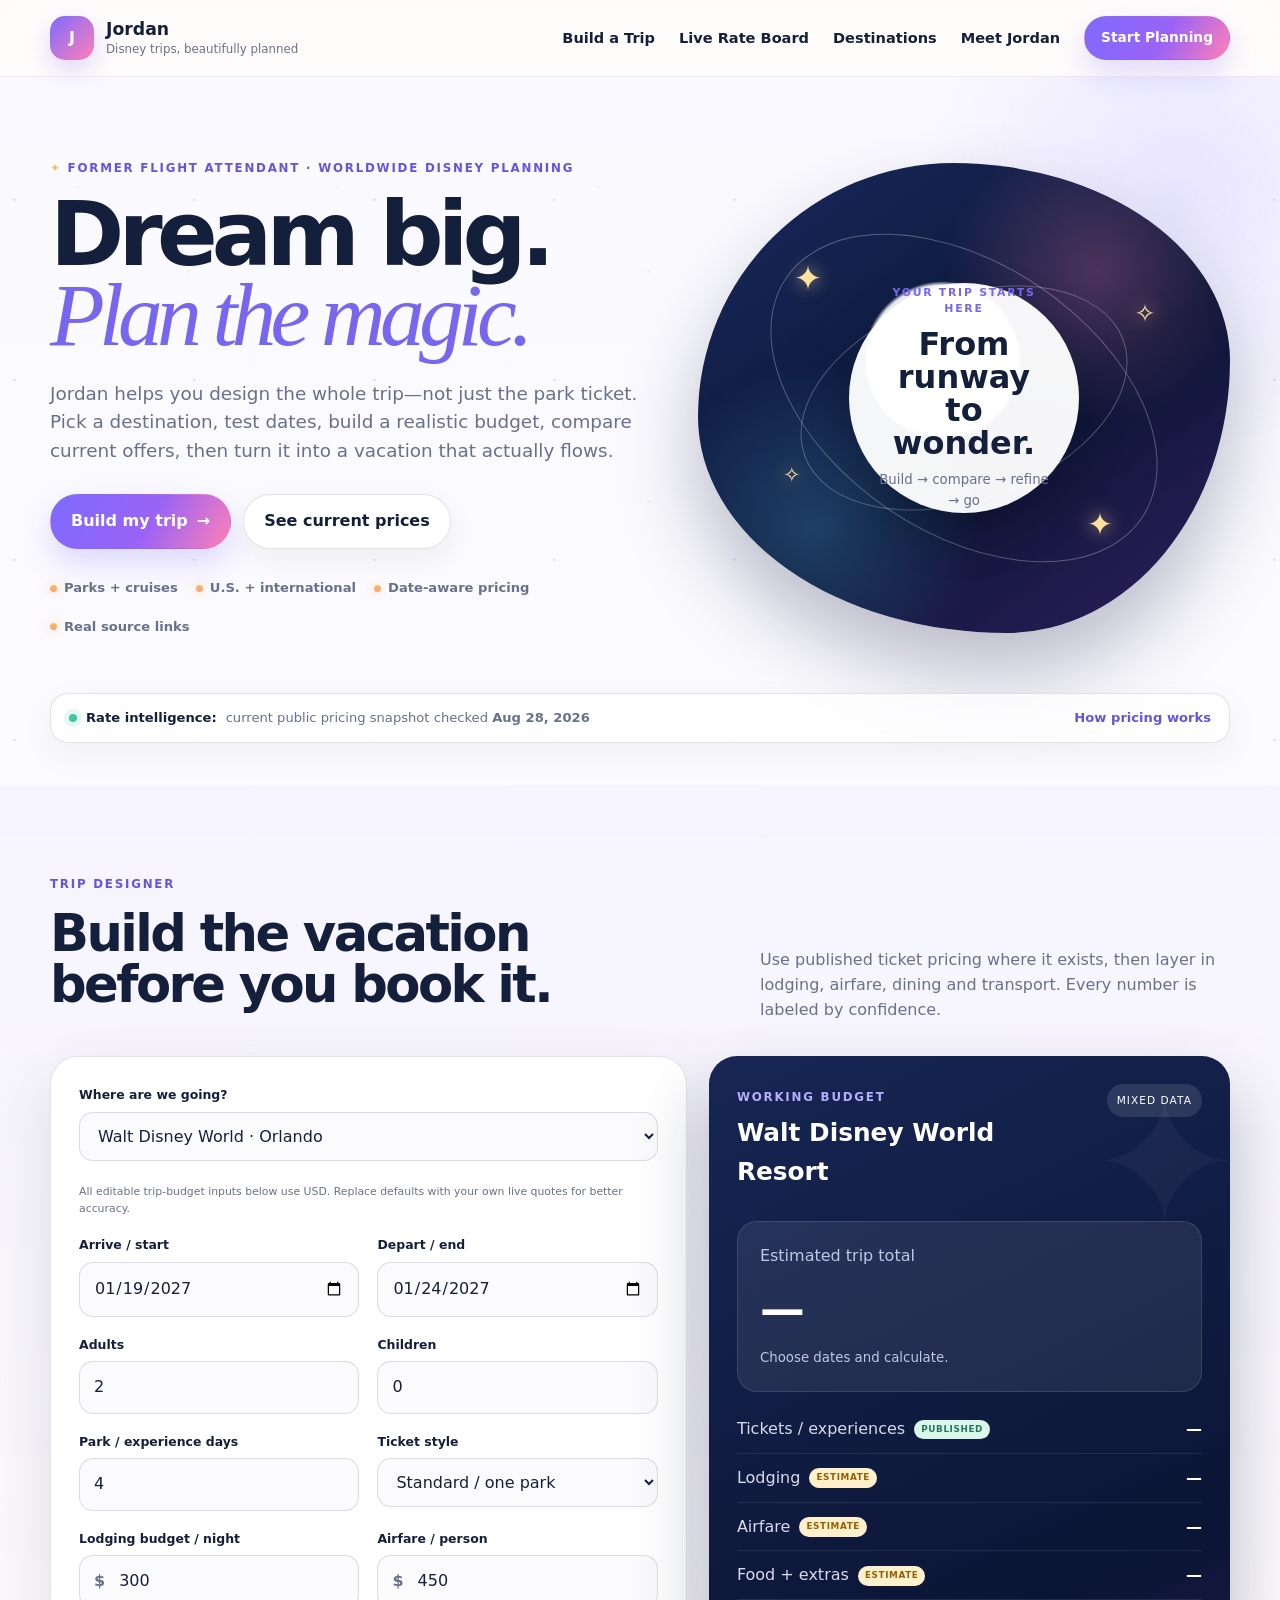
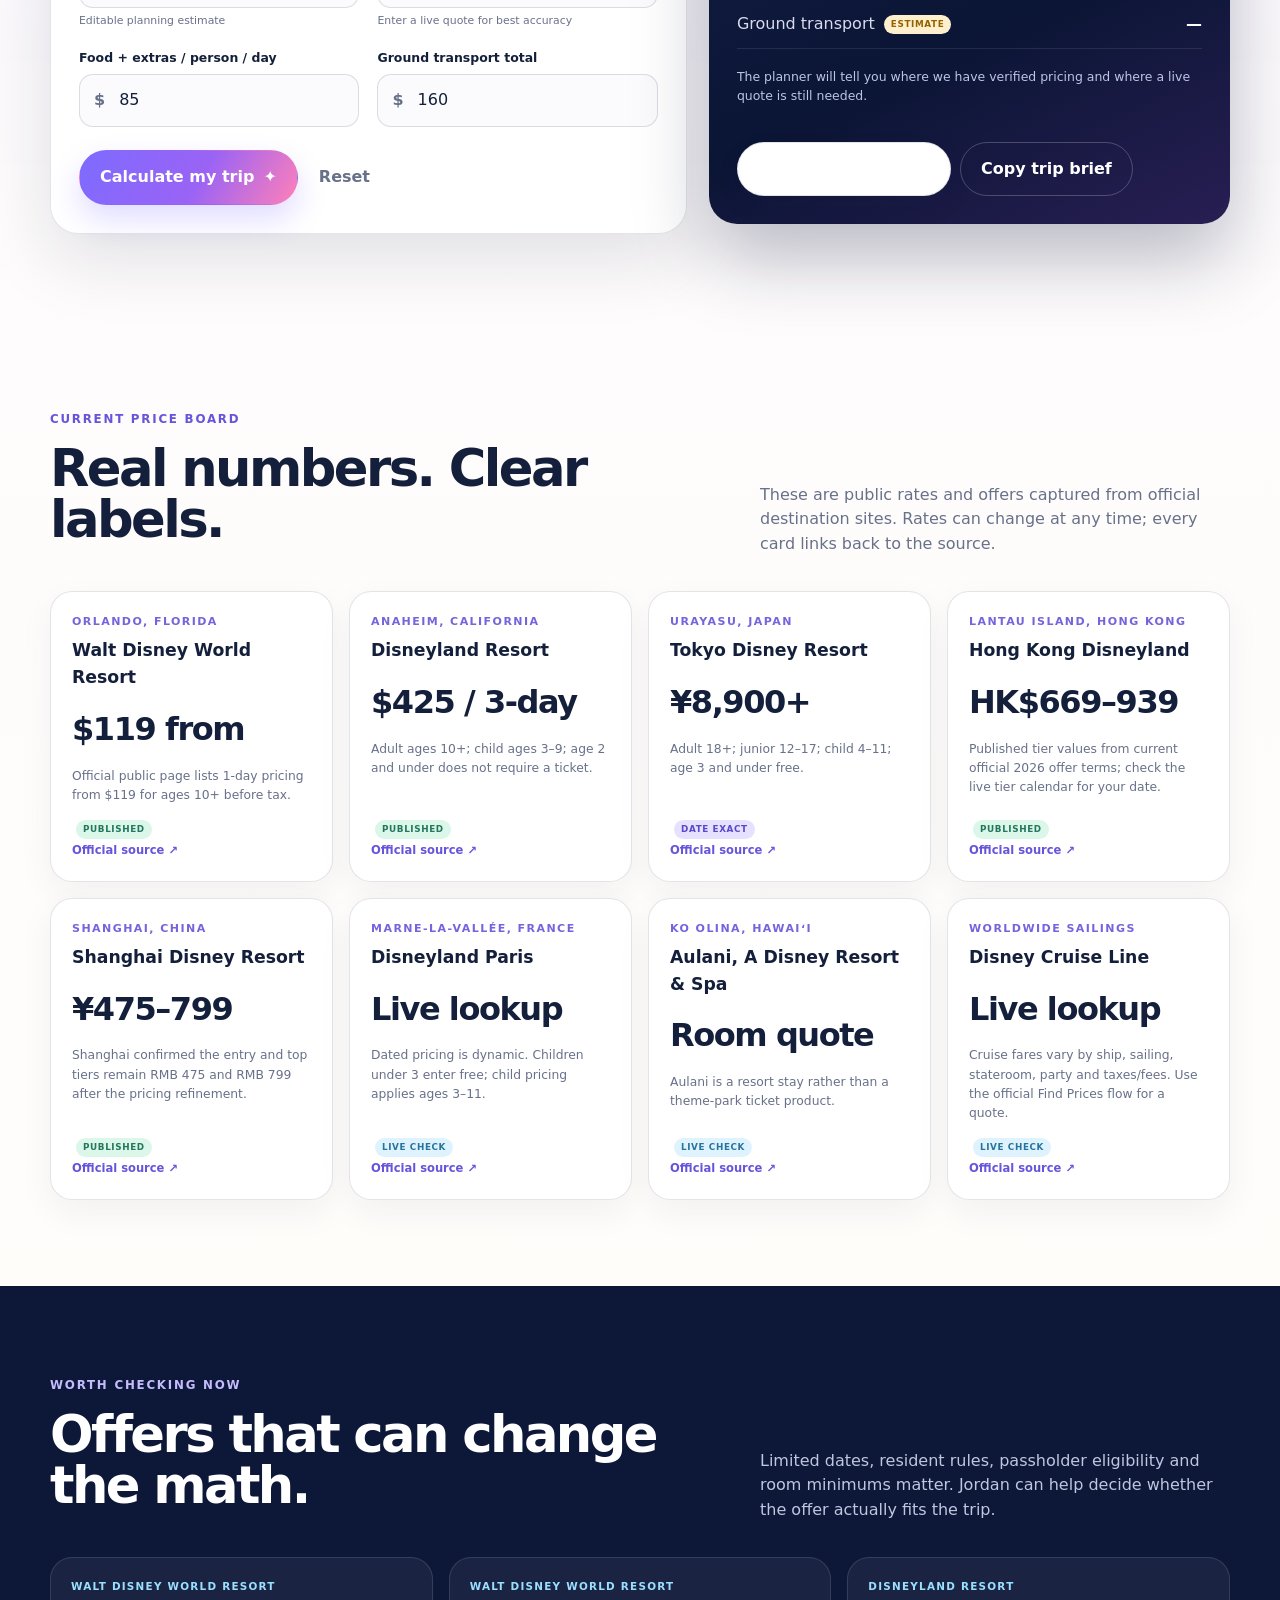
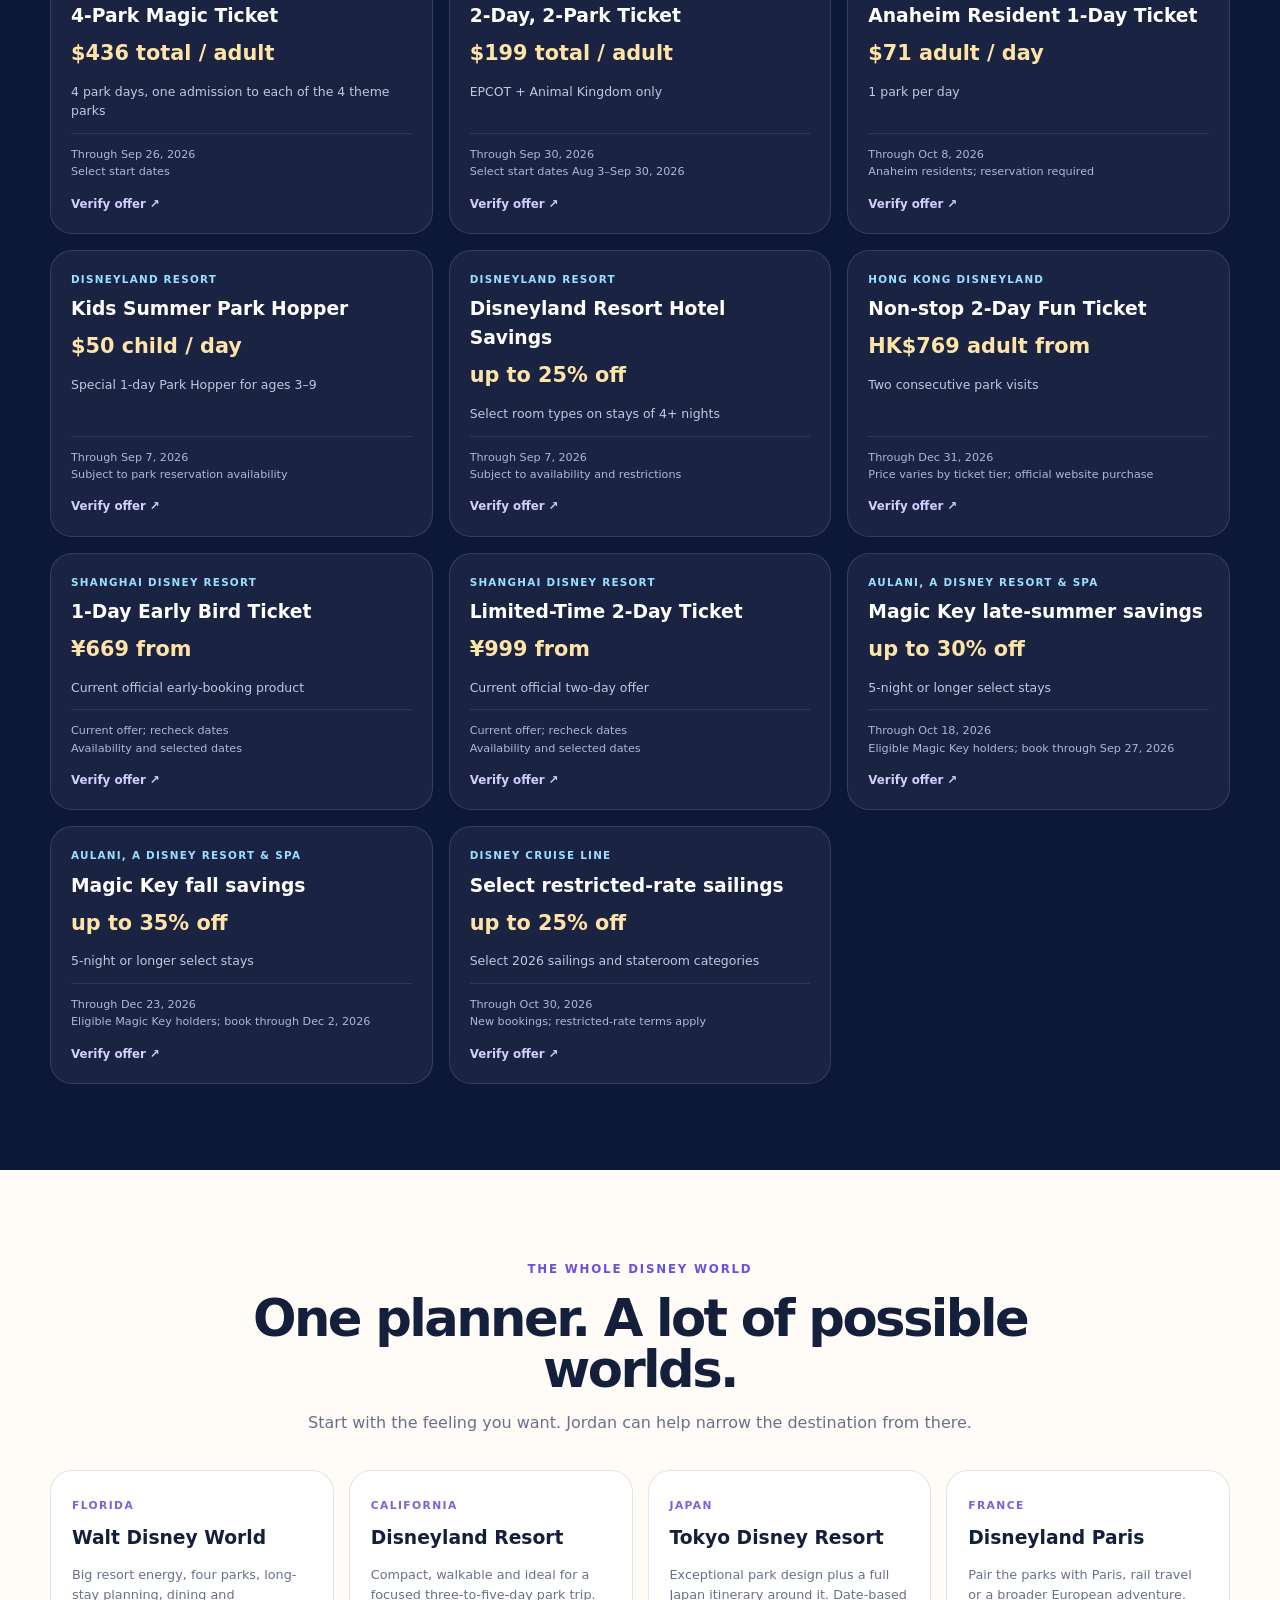
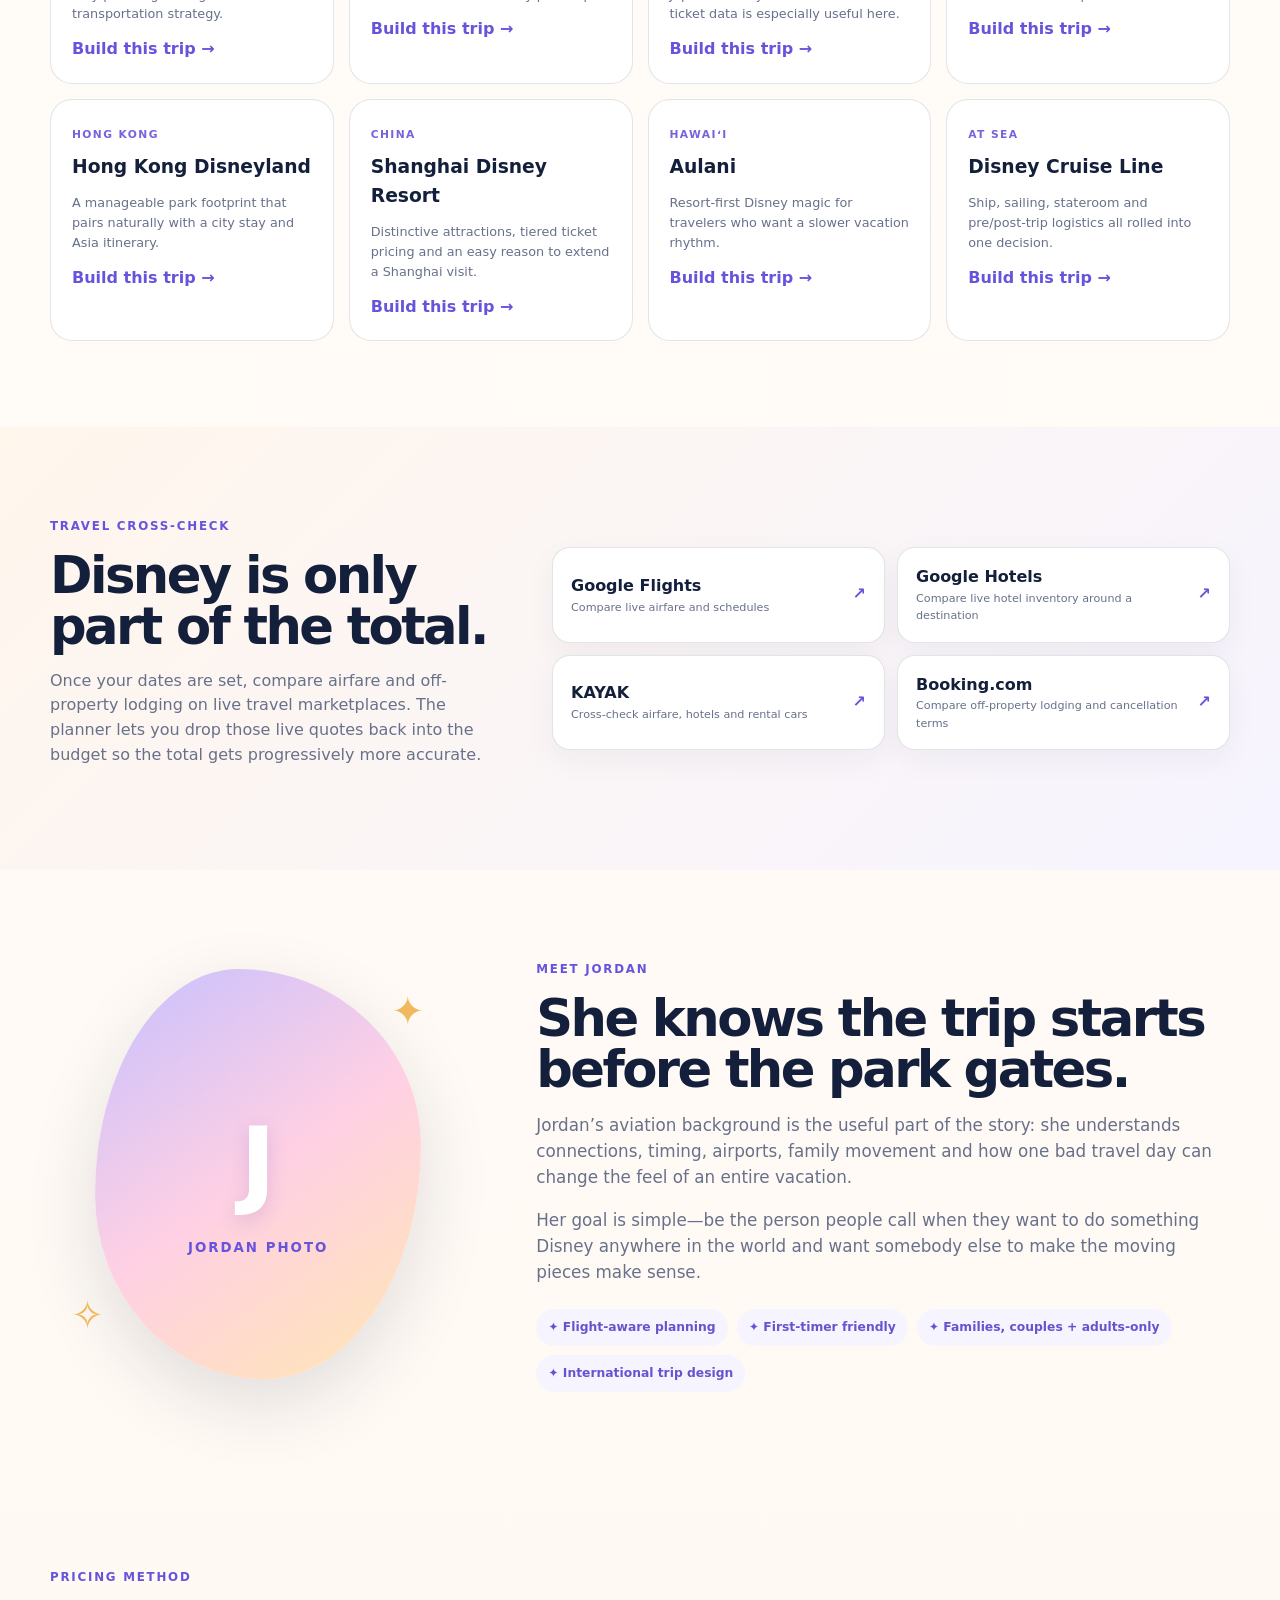
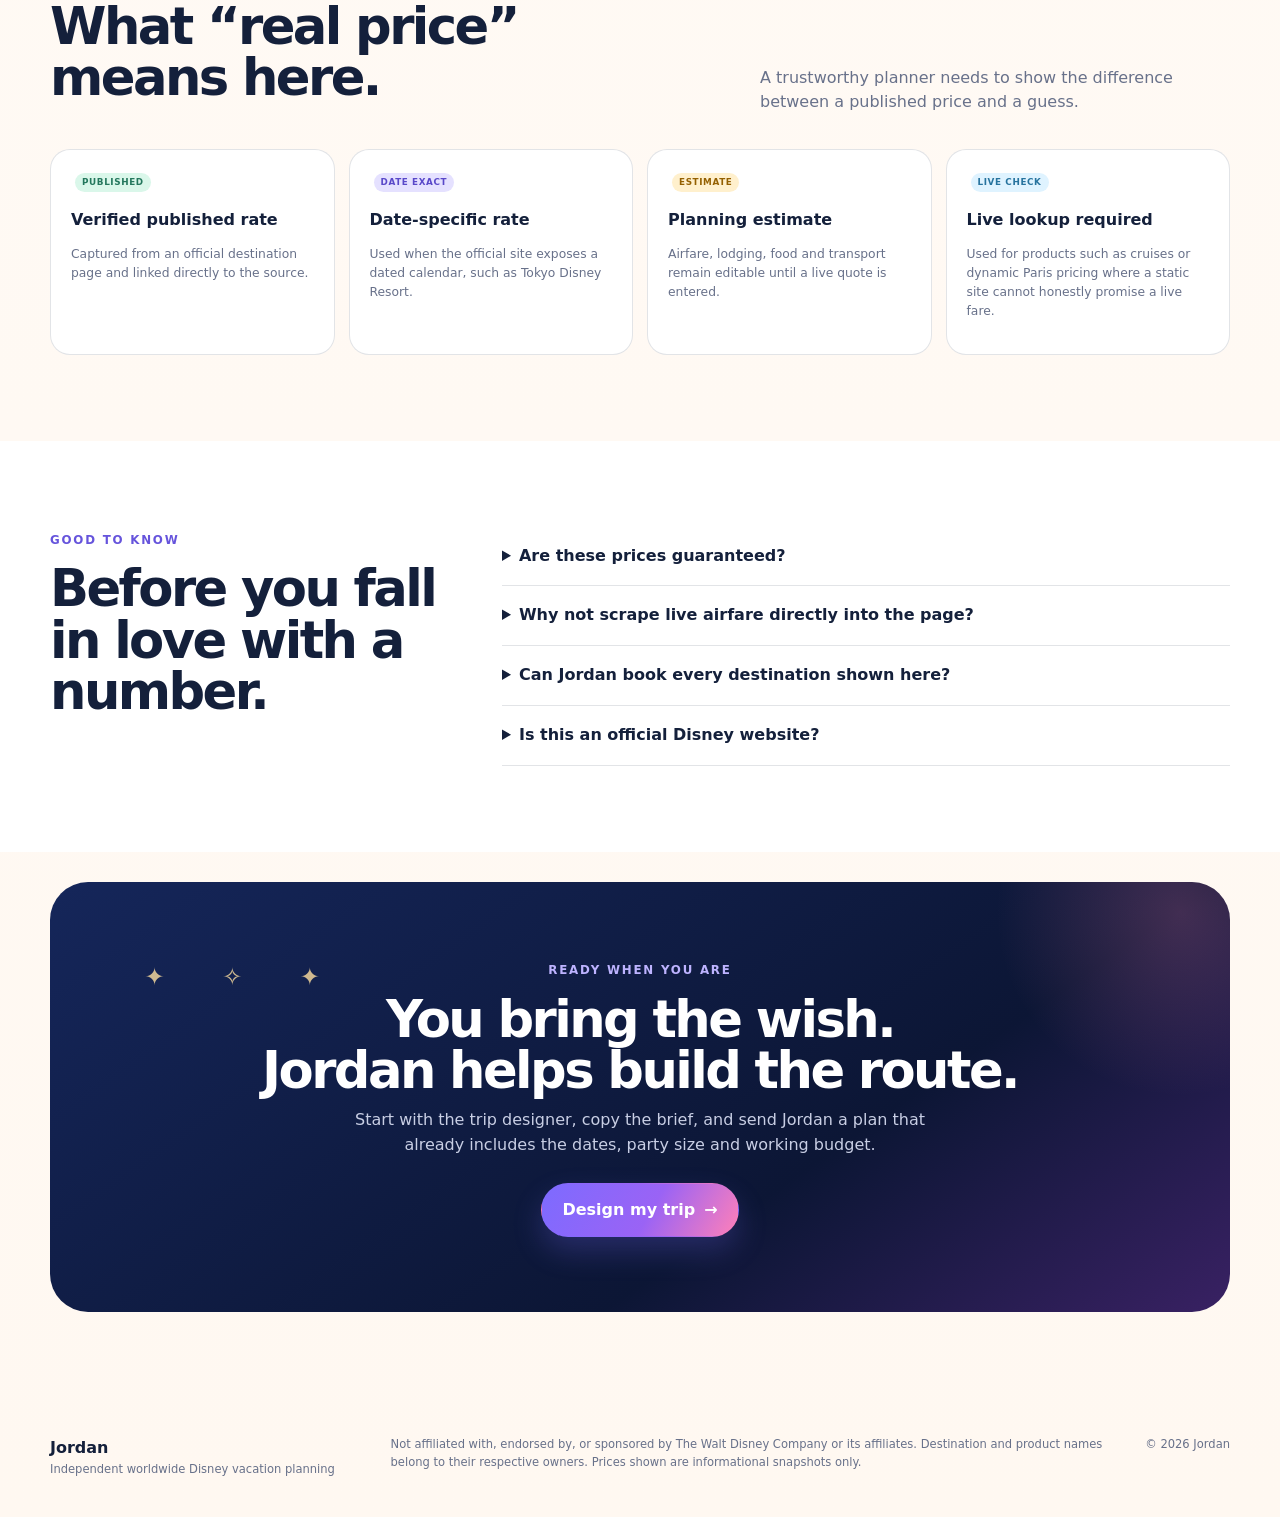
==== commit 748add65: "Clarify destination-currency budgeting" ====
--- a/index.html
+++ b/index.html
@@ -27,309 +27,20 @@
   <a class="skip-link" href="#main">Skip to content</a>
   <div id="magic-layer" aria-hidden="true"></div>
   <div class="sky-stars" aria-hidden="true"></div>
-
-  <header class="site-header">
-    <div class="container nav-shell">
-      <a class="brand magic-click" href="#top" aria-label="Jordan travel planning home">
-        <span class="brand-mark">J</span>
-        <span class="brand-copy">
-          <strong>Jordan</strong>
-          <span>Disney trips, beautifully planned</span>
-        </span>
-      </a>
-      <button class="nav-toggle magic-click" type="button" aria-expanded="false" aria-controls="site-nav" aria-label="Open navigation">
-        <span></span><span></span><span></span>
-      </button>
-      <nav class="nav-links" id="site-nav" aria-label="Primary navigation">
-        <a href="#builder">Build a Trip</a>
-        <a href="#rates">Live Rate Board</a>
-        <a href="#destinations">Destinations</a>
-        <a href="#about">Meet Jordan</a>
-        <a class="button button-primary button-small magic-click" href="#builder">Start Planning</a>
-      </nav>
-    </div>
-  </header>
-
+  <header class="site-header"><div class="container nav-shell"><a class="brand magic-click" href="#top" aria-label="Jordan travel planning home"><span class="brand-mark">J</span><span class="brand-copy"><strong>Jordan</strong><span>Disney trips, beautifully planned</span></span></a><button class="nav-toggle magic-click" type="button" aria-expanded="false" aria-controls="site-nav" aria-label="Open navigation"><span></span><span></span><span></span></button><nav class="nav-links" id="site-nav" aria-label="Primary navigation"><a href="#builder">Build a Trip</a><a href="#rates">Live Rate Board</a><a href="#destinations">Destinations</a><a href="#about">Meet Jordan</a><a class="button button-primary button-small magic-click" href="#builder">Start Planning</a></nav></div></header>
   <main id="main">
-    <section class="hero" id="top">
-      <div class="container hero-grid">
-        <div class="hero-copy">
-          <div class="eyebrow"><span class="twinkle">✦</span> Former flight attendant · worldwide Disney planning</div>
-          <h1>Dream big.<br><em>Plan the magic.</em></h1>
-          <p class="hero-lede">Jordan helps you design the whole trip—not just the park ticket. Pick a destination, test dates, build a realistic budget, compare current offers, then turn it into a vacation that actually flows.</p>
-          <div class="hero-actions">
-            <a class="button button-primary magic-click" href="#builder">Build my trip <span aria-hidden="true">→</span></a>
-            <a class="button button-secondary magic-click" href="#rates">See current prices</a>
-          </div>
-          <div class="trust-row" aria-label="Site highlights">
-            <span><i class="trust-dot"></i> Parks + cruises</span>
-            <span><i class="trust-dot"></i> U.S. + international</span>
-            <span><i class="trust-dot"></i> Date-aware pricing</span>
-            <span><i class="trust-dot"></i> Real source links</span>
-          </div>
-        </div>
-
-        <div class="magic-orbit-card">
-          <div class="orbit orbit-one"></div>
-          <div class="orbit orbit-two"></div>
-          <div class="orbit-core">
-            <span class="orbit-kicker">Your trip starts here</span>
-            <strong>From runway<br>to wonder.</strong>
-            <small>Build → compare → refine → go</small>
-          </div>
-          <span class="orbit-star s1">✦</span>
-          <span class="orbit-star s2">✧</span>
-          <span class="orbit-star s3">✦</span>
-          <span class="orbit-star s4">✧</span>
-        </div>
-      </div>
-
-      <div class="container rate-ribbon" aria-live="polite">
-        <span class="pulse-dot"></span>
-        <strong>Rate intelligence:</strong>
-        <span>current public pricing snapshot checked <b data-rate-date>Aug 28, 2026</b></span>
-        <a href="#method">How pricing works</a>
-      </div>
-    </section>
-
-    <section class="builder-section" id="builder">
-      <div class="container">
-        <div class="section-heading split-heading">
-          <div>
-            <span class="section-kicker">Trip designer</span>
-            <h2>Build the vacation before you book it.</h2>
-          </div>
-          <p>Use published ticket pricing where it exists, then layer in lodging, airfare, dining and transport. Every number is labeled by confidence.</p>
-        </div>
-
-        <div class="builder-shell">
-          <form id="trip-builder" class="builder-form">
-            <div class="field-span-2">
-              <label for="destination">Where are we going?</label>
-              <select id="destination" name="destination" required>
-                <option value="wdw">Walt Disney World · Orlando</option>
-                <option value="dlr">Disneyland Resort · Anaheim</option>
-                <option value="tokyo">Tokyo Disney Resort · Japan</option>
-                <option value="paris">Disneyland Paris · France</option>
-                <option value="hk">Hong Kong Disneyland</option>
-                <option value="shanghai">Shanghai Disney Resort</option>
-                <option value="aulani">Aulani · Hawaiʻi</option>
-                <option value="cruise">Disney Cruise Line</option>
-              </select>
-            </div>
-
-            <div>
-              <label for="start-date">Arrive / start</label>
-              <input id="start-date" name="startDate" type="date" required />
-            </div>
-            <div>
-              <label for="end-date">Depart / end</label>
-              <input id="end-date" name="endDate" type="date" required />
-            </div>
-
-            <div>
-              <label for="adults">Adults</label>
-              <input id="adults" name="adults" type="number" min="1" max="12" value="2" required />
-            </div>
-            <div>
-              <label for="children">Children</label>
-              <input id="children" name="children" type="number" min="0" max="12" value="0" />
-            </div>
-
-            <div>
-              <label for="park-days">Park / experience days</label>
-              <input id="park-days" name="parkDays" type="number" min="0" max="10" value="4" />
-            </div>
-            <div>
-              <label for="ticket-style">Ticket style</label>
-              <select id="ticket-style" name="ticketStyle">
-                <option value="standard">Standard / one park</option>
-                <option value="hopper">Park Hopper / multi-park</option>
-                <option value="best">Best current value</option>
-              </select>
-            </div>
-
-            <div>
-              <label for="lodging-night">Lodging budget / night</label>
-              <div class="money-field"><span data-lodging-symbol>$</span><input id="lodging-night" name="lodgingNight" type="number" min="0" step="10" value="250" /></div>
-              <small>Editable planning estimate</small>
-            </div>
-            <div>
-              <label for="airfare-person">Airfare / person</label>
-              <div class="money-field"><span data-air-symbol>$</span><input id="airfare-person" name="airfarePerson" type="number" min="0" step="10" value="450" /></div>
-              <small>Enter a live quote for best accuracy</small>
-            </div>
-
-            <div>
-              <label for="food-daily">Food + extras / person / day</label>
-              <div class="money-field"><span data-food-symbol>$</span><input id="food-daily" name="foodDaily" type="number" min="0" step="5" value="80" /></div>
-            </div>
-            <div>
-              <label for="transport-total">Ground transport total</label>
-              <div class="money-field"><span data-transport-symbol>$</span><input id="transport-total" name="transportTotal" type="number" min="0" step="10" value="150" /></div>
-            </div>
-
-            <div class="builder-actions field-span-2">
-              <button class="button button-primary magic-click" type="submit">Calculate my trip <span aria-hidden="true">✦</span></button>
-              <button class="text-button magic-click" id="reset-builder" type="button">Reset</button>
-            </div>
-          </form>
-
-          <aside class="budget-panel" aria-live="polite">
-            <div class="budget-head">
-              <div>
-                <span class="section-kicker">Working budget</span>
-                <h3 id="budget-destination">Walt Disney World</h3>
-              </div>
-              <span class="confidence-pill" id="budget-confidence">Mixed data</span>
-            </div>
-            <div class="budget-total">
-              <span>Estimated trip total</span>
-              <strong id="grand-total">—</strong>
-              <small id="total-note">Choose dates and calculate.</small>
-            </div>
-            <div class="cost-list">
-              <div><span>Tickets / experiences <i class="data-tag verified">published</i></span><strong id="ticket-total">—</strong></div>
-              <div><span>Lodging <i class="data-tag estimate">estimate</i></span><strong id="lodging-total">—</strong></div>
-              <div><span>Airfare <i class="data-tag estimate">estimate</i></span><strong id="airfare-total">—</strong></div>
-              <div><span>Food + extras <i class="data-tag estimate">estimate</i></span><strong id="food-total">—</strong></div>
-              <div><span>Ground transport <i class="data-tag estimate">estimate</i></span><strong id="transport-total-display">—</strong></div>
-            </div>
-            <div class="budget-message" id="budget-message">The planner will tell you where we have verified pricing and where a live quote is still needed.</div>
-            <div id="matched-offers" class="matched-offers"></div>
-            <div class="panel-actions">
-              <a id="official-rate-link" class="button button-secondary magic-click" href="#rates" target="_blank" rel="noopener">Check official rates</a>
-              <button id="copy-trip" class="button button-ghost magic-click" type="button">Copy trip brief</button>
-            </div>
-          </aside>
-        </div>
-      </div>
-    </section>
-
-    <section class="rates-section" id="rates">
-      <div class="container">
-        <div class="section-heading split-heading">
-          <div>
-            <span class="section-kicker">Current price board</span>
-            <h2>Real numbers. Clear labels.</h2>
-          </div>
-          <p>These are public rates and offers captured from official destination sites. Rates can change at any time; every card links back to the source.</p>
-        </div>
-        <div class="rate-grid" id="rate-grid"></div>
-      </div>
-    </section>
-
-    <section class="offers-section">
-      <div class="container">
-        <div class="section-heading split-heading">
-          <div>
-            <span class="section-kicker">Worth checking now</span>
-            <h2>Offers that can change the math.</h2>
-          </div>
-          <p>Limited dates, resident rules, passholder eligibility and room minimums matter. Jordan can help decide whether the offer actually fits the trip.</p>
-        </div>
-        <div id="offer-grid" class="offer-grid"></div>
-      </div>
-    </section>
-
-    <section class="destinations-section" id="destinations">
-      <div class="container">
-        <div class="section-heading centered-heading">
-          <span class="section-kicker">The whole Disney world</span>
-          <h2>One planner. A lot of possible worlds.</h2>
-          <p>Start with the feeling you want. Jordan can help narrow the destination from there.</p>
-        </div>
-        <div class="destination-grid">
-          <article class="destination-card magic-click"><span>Florida</span><h3>Walt Disney World</h3><p>Big resort energy, four parks, long-stay planning, dining and transportation strategy.</p><button data-pick="wdw">Build this trip →</button></article>
-          <article class="destination-card magic-click"><span>California</span><h3>Disneyland Resort</h3><p>Compact, walkable and ideal for a focused three-to-five-day park trip.</p><button data-pick="dlr">Build this trip →</button></article>
-          <article class="destination-card magic-click"><span>Japan</span><h3>Tokyo Disney Resort</h3><p>Exceptional park design plus a full Japan itinerary around it. Date-based ticket data is especially useful here.</p><button data-pick="tokyo">Build this trip →</button></article>
-          <article class="destination-card magic-click"><span>France</span><h3>Disneyland Paris</h3><p>Pair the parks with Paris, rail travel or a broader European adventure.</p><button data-pick="paris">Build this trip →</button></article>
-          <article class="destination-card magic-click"><span>Hong Kong</span><h3>Hong Kong Disneyland</h3><p>A manageable park footprint that pairs naturally with a city stay and Asia itinerary.</p><button data-pick="hk">Build this trip →</button></article>
-          <article class="destination-card magic-click"><span>China</span><h3>Shanghai Disney Resort</h3><p>Distinctive attractions, tiered ticket pricing and an easy reason to extend a Shanghai visit.</p><button data-pick="shanghai">Build this trip →</button></article>
-          <article class="destination-card magic-click"><span>Hawaiʻi</span><h3>Aulani</h3><p>Resort-first Disney magic for travelers who want a slower vacation rhythm.</p><button data-pick="aulani">Build this trip →</button></article>
-          <article class="destination-card magic-click"><span>At sea</span><h3>Disney Cruise Line</h3><p>Ship, sailing, stateroom and pre/post-trip logistics all rolled into one decision.</p><button data-pick="cruise">Build this trip →</button></article>
-        </div>
-      </div>
-    </section>
-
-    <section class="compare-section">
-      <div class="container compare-shell">
-        <div>
-          <span class="section-kicker">Travel cross-check</span>
-          <h2>Disney is only part of the total.</h2>
-          <p>Once your dates are set, compare airfare and off-property lodging on live travel marketplaces. The planner lets you drop those live quotes back into the budget so the total gets progressively more accurate.</p>
-        </div>
-        <div id="travel-tools" class="travel-tools"></div>
-      </div>
-    </section>
-
-    <section class="about-section" id="about">
-      <div class="container about-grid">
-        <div class="portrait-card">
-          <div class="portrait-placeholder"><span>J</span><small>Jordan photo</small></div>
-          <div class="portrait-spark p1">✦</div><div class="portrait-spark p2">✧</div>
-        </div>
-        <div>
-          <span class="section-kicker">Meet Jordan</span>
-          <h2>She knows the trip starts before the park gates.</h2>
-          <p>Jordan’s aviation background is the useful part of the story: she understands connections, timing, airports, family movement and how one bad travel day can change the feel of an entire vacation.</p>
-          <p>Her goal is simple—be the person people call when they want to do something Disney anywhere in the world and want somebody else to make the moving pieces make sense.</p>
-          <div class="founder-points">
-            <span>✦ Flight-aware planning</span>
-            <span>✦ First-timer friendly</span>
-            <span>✦ Families, couples + adults-only</span>
-            <span>✦ International trip design</span>
-          </div>
-        </div>
-      </div>
-    </section>
-
-    <section class="method-section" id="method">
-      <div class="container">
-        <div class="section-heading split-heading">
-          <div><span class="section-kicker">Pricing method</span><h2>What “real price” means here.</h2></div>
-          <p>A trustworthy planner needs to show the difference between a published price and a guess.</p>
-        </div>
-        <div class="method-grid">
-          <article><i class="data-tag verified">published</i><h3>Verified published rate</h3><p>Captured from an official destination page and linked directly to the source.</p></article>
-          <article><i class="data-tag dated">date exact</i><h3>Date-specific rate</h3><p>Used when the official site exposes a dated calendar, such as Tokyo Disney Resort.</p></article>
-          <article><i class="data-tag estimate">estimate</i><h3>Planning estimate</h3><p>Airfare, lodging, food and transport remain editable until a live quote is entered.</p></article>
-          <article><i class="data-tag live">live check</i><h3>Live lookup required</h3><p>Used for products such as cruises or dynamic Paris pricing where a static site cannot honestly promise a live fare.</p></article>
-        </div>
-      </div>
-    </section>
-
-    <section class="faq-section">
-      <div class="container faq-shell">
-        <div><span class="section-kicker">Good to know</span><h2>Before you fall in love with a number.</h2></div>
-        <div class="faq-list">
-          <details><summary>Are these prices guaranteed?</summary><p>No. Published prices are snapshots of official public pages and may change. Availability, taxes, exchange rates, eligibility and reservation requirements can change the final cost.</p></details>
-          <details><summary>Why not scrape live airfare directly into the page?</summary><p>This site runs on static GitHub Pages. Reliable live airfare and hotel inventory needs a licensed API or backend service. Instead, the site links to live comparison tools and lets you enter the live quote into the budget.</p></details>
-          <details><summary>Can Jordan book every destination shown here?</summary><p>The site is designed around worldwide Disney planning. Jordan’s final supplier/agency affiliations and booking permissions should be confirmed before presenting any specific credential or booking authority.</p></details>
-          <details><summary>Is this an official Disney website?</summary><p>No. This is an independent travel-planning website. Disney names and destination names are used only to identify the travel products being discussed.</p></details>
-        </div>
-      </div>
-    </section>
-
-    <section class="final-cta">
-      <div class="container cta-card">
-        <div class="cta-stars" aria-hidden="true">✦ ✧ ✦</div>
-        <span class="section-kicker">Ready when you are</span>
-        <h2>You bring the wish.<br>Jordan helps build the route.</h2>
-        <p>Start with the trip designer, copy the brief, and send Jordan a plan that already includes the dates, party size and working budget.</p>
-        <a class="button button-primary magic-click" href="#builder">Design my trip <span aria-hidden="true">→</span></a>
-      </div>
-    </section>
+    <section class="hero" id="top"><div class="container hero-grid"><div class="hero-copy"><div class="eyebrow"><span class="twinkle">✦</span> Former flight attendant · worldwide Disney planning</div><h1>Dream big.<br><em>Plan the magic.</em></h1><p class="hero-lede">Jordan helps you design the whole trip—not just the park ticket. Pick a destination, test dates, build a realistic budget, compare current offers, then turn it into a vacation that actually flows.</p><div class="hero-actions"><a class="button button-primary magic-click" href="#builder">Build my trip <span aria-hidden="true">→</span></a><a class="button button-secondary magic-click" href="#rates">See current prices</a></div><div class="trust-row" aria-label="Site highlights"><span><i class="trust-dot"></i> Parks + cruises</span><span><i class="trust-dot"></i> U.S. + international</span><span><i class="trust-dot"></i> Date-aware pricing</span><span><i class="trust-dot"></i> Real source links</span></div></div><div class="magic-orbit-card"><div class="orbit orbit-one"></div><div class="orbit orbit-two"></div><div class="orbit-core"><span class="orbit-kicker">Your trip starts here</span><strong>From runway<br>to wonder.</strong><small>Build → compare → refine → go</small></div><span class="orbit-star s1">✦</span><span class="orbit-star s2">✧</span><span class="orbit-star s3">✦</span><span class="orbit-star s4">✧</span></div></div><div class="container rate-ribbon" aria-live="polite"><span class="pulse-dot"></span><strong>Rate intelligence:</strong><span>current public pricing snapshot checked <b data-rate-date>Aug 28, 2026</b></span><a href="#method">How pricing works</a></div></section>
+    <section class="builder-section" id="builder"><div class="container"><div class="section-heading split-heading"><div><span class="section-kicker">Trip designer</span><h2>Build the vacation before you book it.</h2></div><p>Use published ticket pricing where it exists, then layer in lodging, airfare, dining and transport. Every number is labeled by confidence.</p></div><div class="builder-shell"><form id="trip-builder" class="builder-form"><div class="field-span-2"><label for="destination">Where are we going?</label><select id="destination" name="destination" required><option value="wdw">Walt Disney World · Orlando</option><option value="dlr">Disneyland Resort · Anaheim</option><option value="tokyo">Tokyo Disney Resort · Japan</option><option value="paris">Disneyland Paris · France</option><option value="hk">Hong Kong Disneyland</option><option value="shanghai">Shanghai Disney Resort</option><option value="aulani">Aulani · Hawaiʻi</option><option value="cruise">Disney Cruise Line</option></select></div><small id="currency-note" class="field-span-2">All editable trip-budget inputs below use USD. Replace defaults with your own live quotes for better accuracy.</small><div><label for="start-date">Arrive / start</label><input id="start-date" name="startDate" type="date" required /></div><div><label for="end-date">Depart / end</label><input id="end-date" name="endDate" type="date" required /></div><div><label for="adults">Adults</label><input id="adults" name="adults" type="number" min="1" max="12" value="2" required /></div><div><label for="children">Children</label><input id="children" name="children" type="number" min="0" max="12" value="0" /></div><div><label for="park-days">Park / experience days</label><input id="park-days" name="parkDays" type="number" min="0" max="10" value="4" /></div><div><label for="ticket-style">Ticket style</label><select id="ticket-style" name="ticketStyle"><option value="standard">Standard / one park</option><option value="hopper">Park Hopper / multi-park</option><option value="best">Best current value</option></select></div><div><label for="lodging-night">Lodging budget / night</label><div class="money-field"><span data-lodging-symbol>$</span><input id="lodging-night" name="lodgingNight" type="number" min="0" step="10" value="250" /></div><small>Editable planning estimate</small></div><div><label for="airfare-person">Airfare / person</label><div class="money-field"><span data-air-symbol>$</span><input id="airfare-person" name="airfarePerson" type="number" min="0" step="10" value="450" /></div><small>Enter a live quote for best accuracy</small></div><div><label for="food-daily">Food + extras / person / day</label><div class="money-field"><span data-food-symbol>$</span><input id="food-daily" name="foodDaily" type="number" min="0" step="5" value="80" /></div></div><div><label for="transport-total">Ground transport total</label><div class="money-field"><span data-transport-symbol>$</span><input id="transport-total" name="transportTotal" type="number" min="0" step="10" value="150" /></div></div><div class="builder-actions field-span-2"><button class="button button-primary magic-click" type="submit">Calculate my trip <span aria-hidden="true">✦</span></button><button class="text-button magic-click" id="reset-builder" type="button">Reset</button></div></form><aside class="budget-panel" aria-live="polite"><div class="budget-head"><div><span class="section-kicker">Working budget</span><h3 id="budget-destination">Walt Disney World</h3></div><span class="confidence-pill" id="budget-confidence">Mixed data</span></div><div class="budget-total"><span>Estimated trip total</span><strong id="grand-total">—</strong><small id="total-note">Choose dates and calculate.</small></div><div class="cost-list"><div><span>Tickets / experiences <i class="data-tag verified">published</i></span><strong id="ticket-total">—</strong></div><div><span>Lodging <i class="data-tag estimate">estimate</i></span><strong id="lodging-total">—</strong></div><div><span>Airfare <i class="data-tag estimate">estimate</i></span><strong id="airfare-total">—</strong></div><div><span>Food + extras <i class="data-tag estimate">estimate</i></span><strong id="food-total">—</strong></div><div><span>Ground transport <i class="data-tag estimate">estimate</i></span><strong id="transport-total-display">—</strong></div></div><div class="budget-message" id="budget-message">The planner will tell you where we have verified pricing and where a live quote is still needed.</div><div id="matched-offers" class="matched-offers"></div><div class="panel-actions"><a id="official-rate-link" class="button button-secondary magic-click" href="#rates" target="_blank" rel="noopener">Check official rates</a><button id="copy-trip" class="button button-ghost magic-click" type="button">Copy trip brief</button></div></aside></div></div></section>
+    <section class="rates-section" id="rates"><div class="container"><div class="section-heading split-heading"><div><span class="section-kicker">Current price board</span><h2>Real numbers. Clear labels.</h2></div><p>These are public rates and offers captured from official destination sites. Rates can change at any time; every card links back to the source.</p></div><div class="rate-grid" id="rate-grid"></div></div></section>
+    <section class="offers-section"><div class="container"><div class="section-heading split-heading"><div><span class="section-kicker">Worth checking now</span><h2>Offers that can change the math.</h2></div><p>Limited dates, resident rules, passholder eligibility and room minimums matter. Jordan can help decide whether the offer actually fits the trip.</p></div><div id="offer-grid" class="offer-grid"></div></div></section>
+    <section class="destinations-section" id="destinations"><div class="container"><div class="section-heading centered-heading"><span class="section-kicker">The whole Disney world</span><h2>One planner. A lot of possible worlds.</h2><p>Start with the feeling you want. Jordan can help narrow the destination from there.</p></div><div class="destination-grid"><article class="destination-card magic-click"><span>Florida</span><h3>Walt Disney World</h3><p>Big resort energy, four parks, long-stay planning, dining and transportation strategy.</p><button data-pick="wdw">Build this trip →</button></article><article class="destination-card magic-click"><span>California</span><h3>Disneyland Resort</h3><p>Compact, walkable and ideal for a focused three-to-five-day park trip.</p><button data-pick="dlr">Build this trip →</button></article><article class="destination-card magic-click"><span>Japan</span><h3>Tokyo Disney Resort</h3><p>Exceptional park design plus a full Japan itinerary around it. Date-based ticket data is especially useful here.</p><button data-pick="tokyo">Build this trip →</button></article><article class="destination-card magic-click"><span>France</span><h3>Disneyland Paris</h3><p>Pair the parks with Paris, rail travel or a broader European adventure.</p><button data-pick="paris">Build this trip →</button></article><article class="destination-card magic-click"><span>Hong Kong</span><h3>Hong Kong Disneyland</h3><p>A manageable park footprint that pairs naturally with a city stay and Asia itinerary.</p><button data-pick="hk">Build this trip →</button></article><article class="destination-card magic-click"><span>China</span><h3>Shanghai Disney Resort</h3><p>Distinctive attractions, tiered ticket pricing and an easy reason to extend a Shanghai visit.</p><button data-pick="shanghai">Build this trip →</button></article><article class="destination-card magic-click"><span>Hawaiʻi</span><h3>Aulani</h3><p>Resort-first Disney magic for travelers who want a slower vacation rhythm.</p><button data-pick="aulani">Build this trip →</button></article><article class="destination-card magic-click"><span>At sea</span><h3>Disney Cruise Line</h3><p>Ship, sailing, stateroom and pre/post-trip logistics all rolled into one decision.</p><button data-pick="cruise">Build this trip →</button></article></div></div></section>
+    <section class="compare-section"><div class="container compare-shell"><div><span class="section-kicker">Travel cross-check</span><h2>Disney is only part of the total.</h2><p>Once your dates are set, compare airfare and off-property lodging on live travel marketplaces. The planner lets you drop those live quotes back into the budget so the total gets progressively more accurate.</p></div><div id="travel-tools" class="travel-tools"></div></div></section>
+    <section class="about-section" id="about"><div class="container about-grid"><div class="portrait-card"><div class="portrait-placeholder"><span>J</span><small>Jordan photo</small></div><div class="portrait-spark p1">✦</div><div class="portrait-spark p2">✧</div></div><div><span class="section-kicker">Meet Jordan</span><h2>She knows the trip starts before the park gates.</h2><p>Jordan’s aviation background is the useful part of the story: she understands connections, timing, airports, family movement and how one bad travel day can change the feel of an entire vacation.</p><p>Her goal is simple—be the person people call when they want to do something Disney anywhere in the world and want somebody else to make the moving pieces make sense.</p><div class="founder-points"><span>✦ Flight-aware planning</span><span>✦ First-timer friendly</span><span>✦ Families, couples + adults-only</span><span>✦ International trip design</span></div></div></div></section>
+    <section class="method-section" id="method"><div class="container"><div class="section-heading split-heading"><div><span class="section-kicker">Pricing method</span><h2>What “real price” means here.</h2></div><p>A trustworthy planner needs to show the difference between a published price and a guess.</p></div><div class="method-grid"><article><i class="data-tag verified">published</i><h3>Verified published rate</h3><p>Captured from an official destination page and linked directly to the source.</p></article><article><i class="data-tag dated">date exact</i><h3>Date-specific rate</h3><p>Used when the official site exposes a dated calendar, such as Tokyo Disney Resort.</p></article><article><i class="data-tag estimate">estimate</i><h3>Planning estimate</h3><p>Airfare, lodging, food and transport remain editable until a live quote is entered.</p></article><article><i class="data-tag live">live check</i><h3>Live lookup required</h3><p>Used for products such as cruises or dynamic Paris pricing where a static site cannot honestly promise a live fare.</p></article></div></div></section>
+    <section class="faq-section"><div class="container faq-shell"><div><span class="section-kicker">Good to know</span><h2>Before you fall in love with a number.</h2></div><div class="faq-list"><details><summary>Are these prices guaranteed?</summary><p>No. Published prices are snapshots of official public pages and may change. Availability, taxes, exchange rates, eligibility and reservation requirements can change the final cost.</p></details><details><summary>Why not scrape live airfare directly into the page?</summary><p>This site runs on static GitHub Pages. Reliable live airfare and hotel inventory needs a licensed API or backend service. Instead, the site links to live comparison tools and lets you enter the live quote into the budget.</p></details><details><summary>Can Jordan book every destination shown here?</summary><p>The site is designed around worldwide Disney planning. Jordan’s final supplier/agency affiliations and booking permissions should be confirmed before presenting any specific credential or booking authority.</p></details><details><summary>Is this an official Disney website?</summary><p>No. This is an independent travel-planning website. Disney names and destination names are used only to identify the travel products being discussed.</p></details></div></div></section>
+    <section class="final-cta"><div class="container cta-card"><div class="cta-stars" aria-hidden="true">✦ ✧ ✦</div><span class="section-kicker">Ready when you are</span><h2>You bring the wish.<br>Jordan helps build the route.</h2><p>Start with the trip designer, copy the brief, and send Jordan a plan that already includes the dates, party size and working budget.</p><a class="button button-primary magic-click" href="#builder">Design my trip <span aria-hidden="true">→</span></a></div></section>
   </main>
-
   <div class="toast" id="toast" role="status" aria-live="polite"></div>
-
-  <footer class="site-footer">
-    <div class="container footer-grid">
-      <div><strong>Jordan</strong><span>Independent worldwide Disney vacation planning</span></div>
-      <p>Not affiliated with, endorsed by, or sponsored by The Walt Disney Company or its affiliates. Destination and product names belong to their respective owners. Prices shown are informational snapshots only.</p>
-      <span>© <span data-year></span> Jordan</span>
-    </div>
-  </footer>
+  <footer class="site-footer"><div class="container footer-grid"><div><strong>Jordan</strong><span>Independent worldwide Disney vacation planning</span></div><p>Not affiliated with, endorsed by, or sponsored by The Walt Disney Company or its affiliates. Destination and product names belong to their respective owners. Prices shown are informational snapshots only.</p><span>© <span data-year></span> Jordan</span></div></footer>
 </body>
 </html>
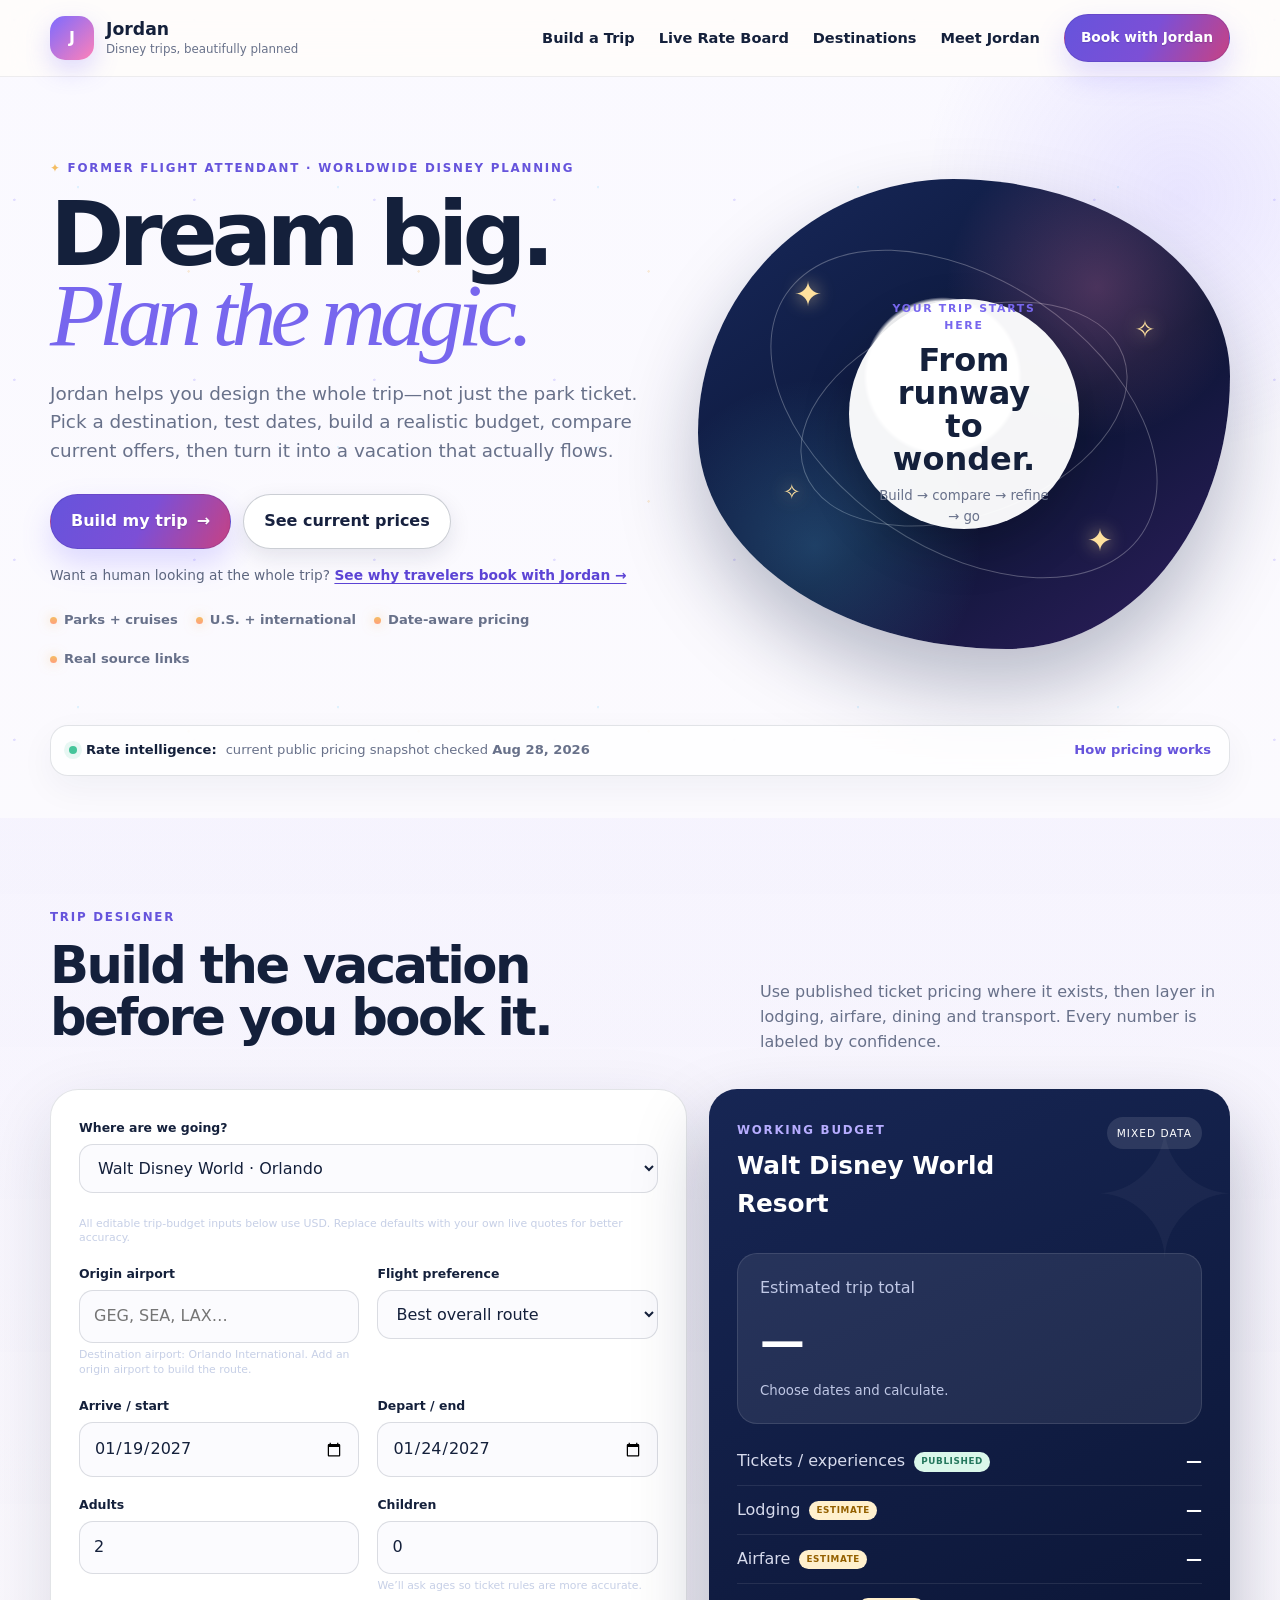
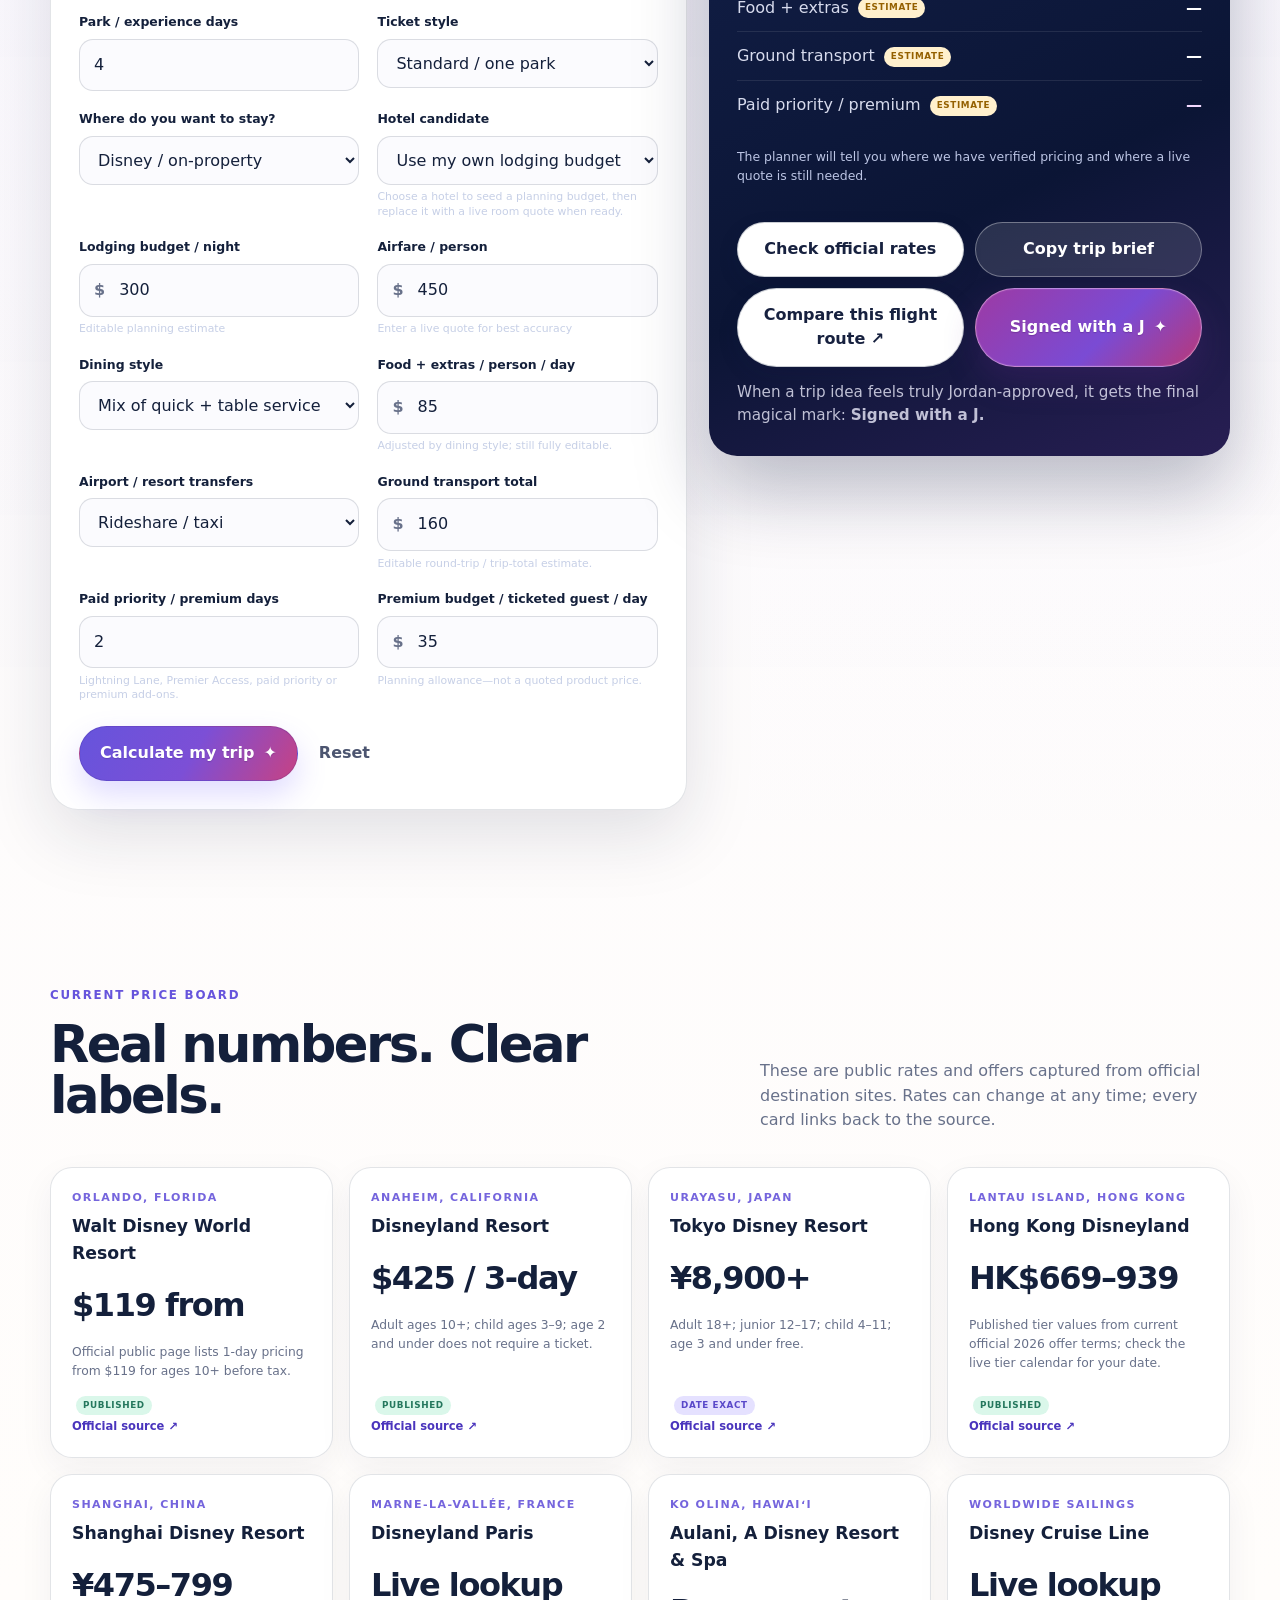
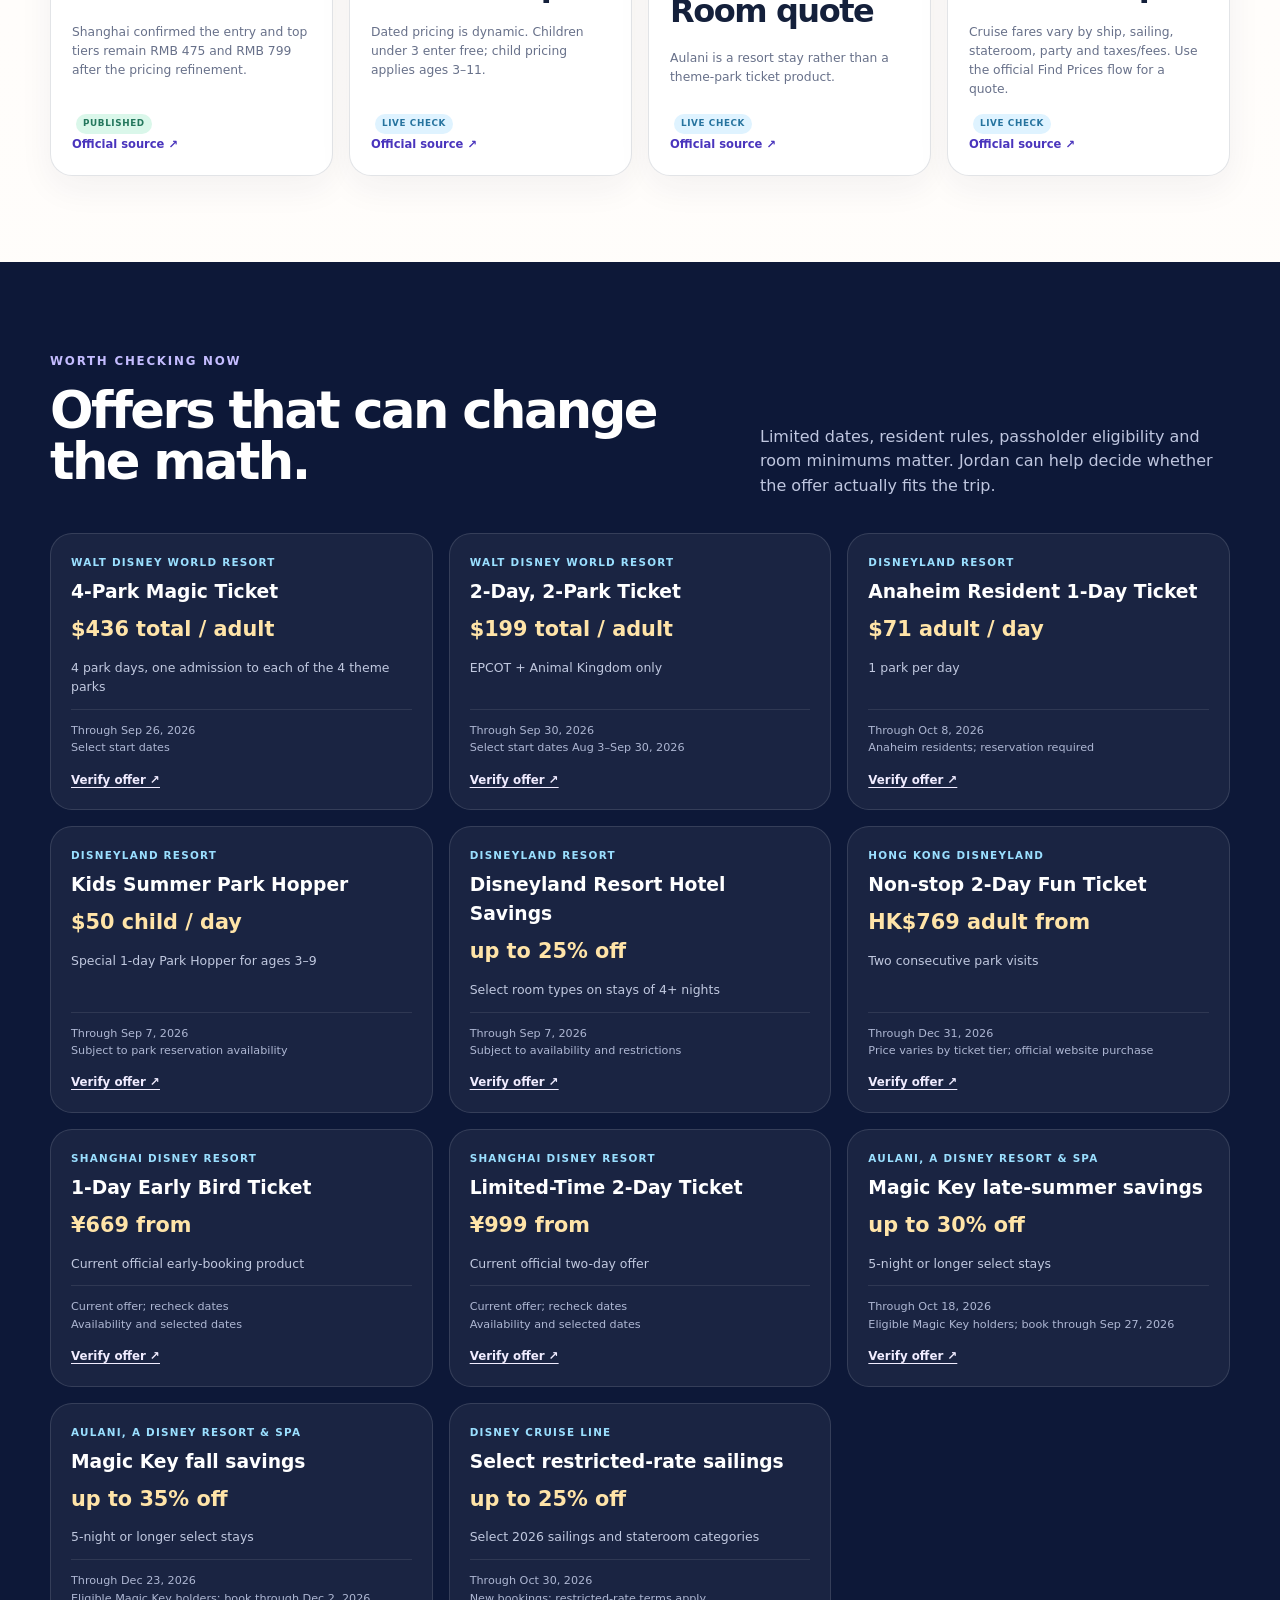
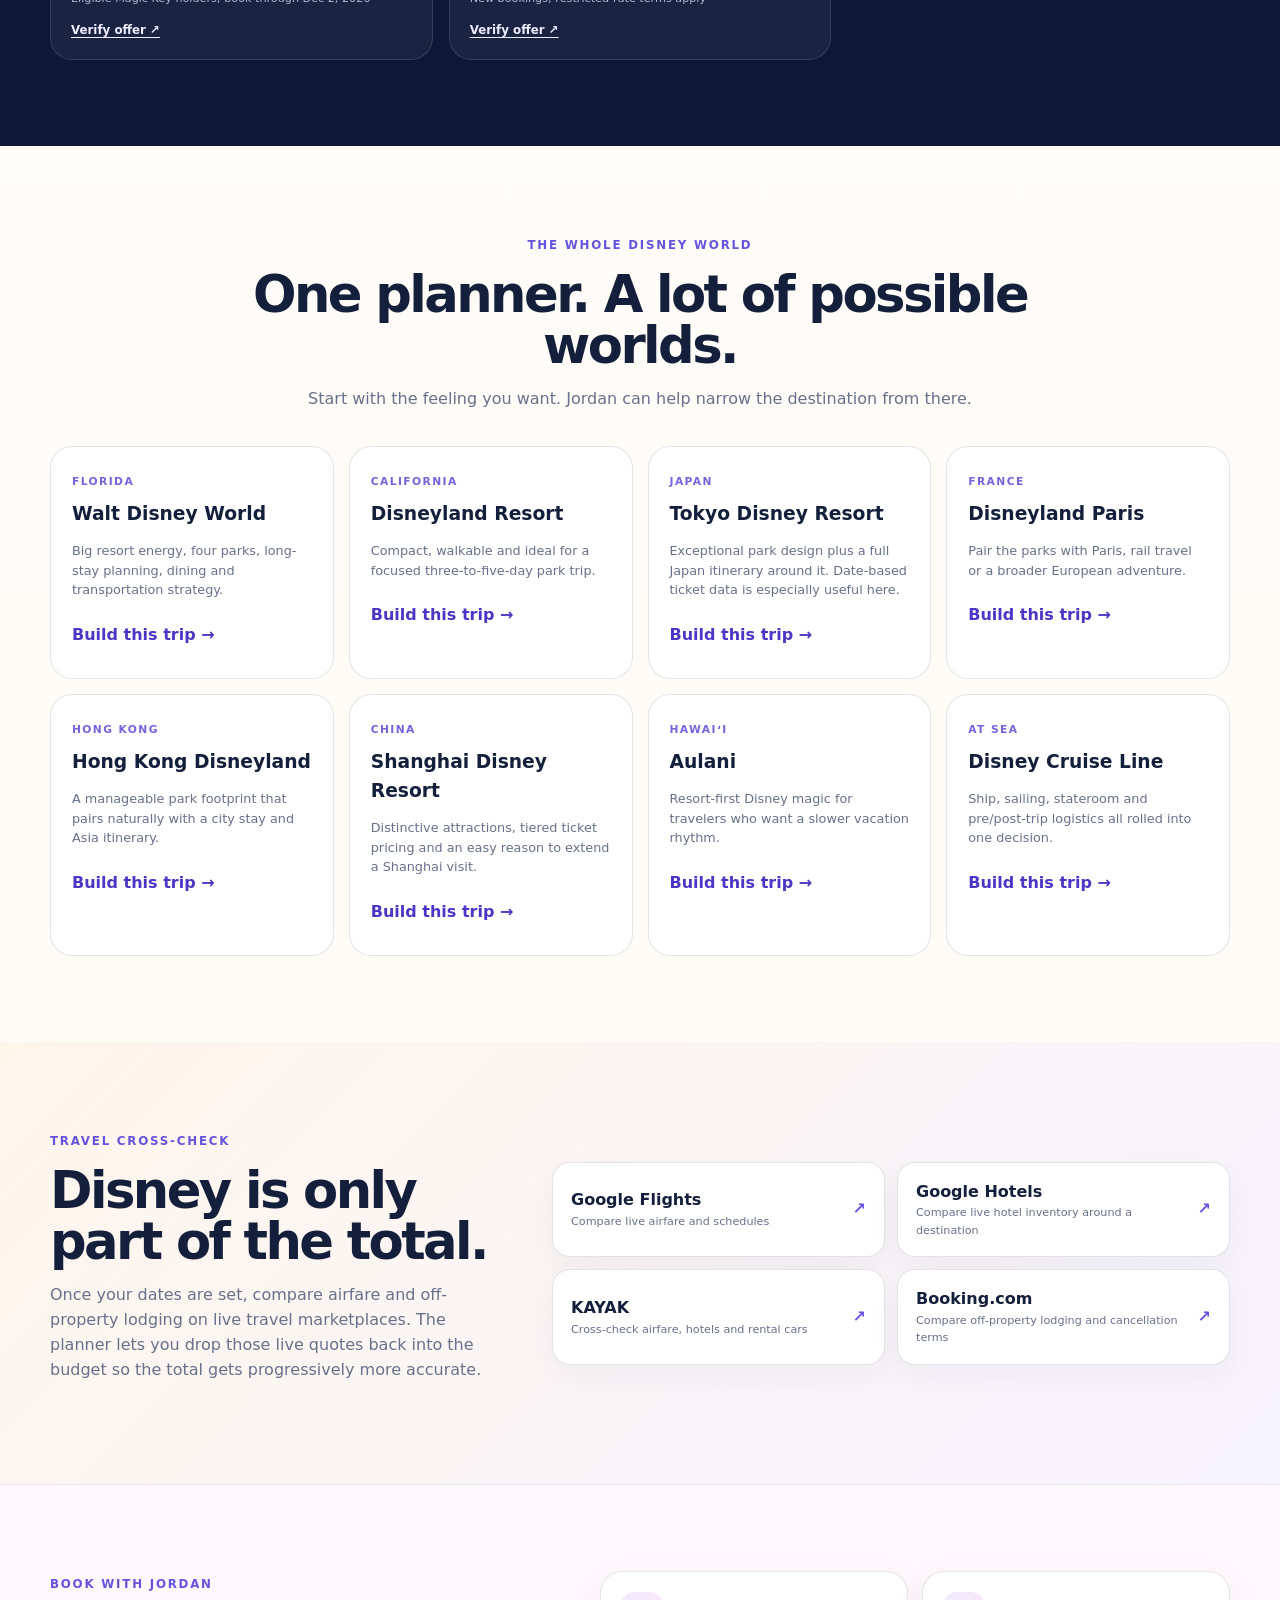
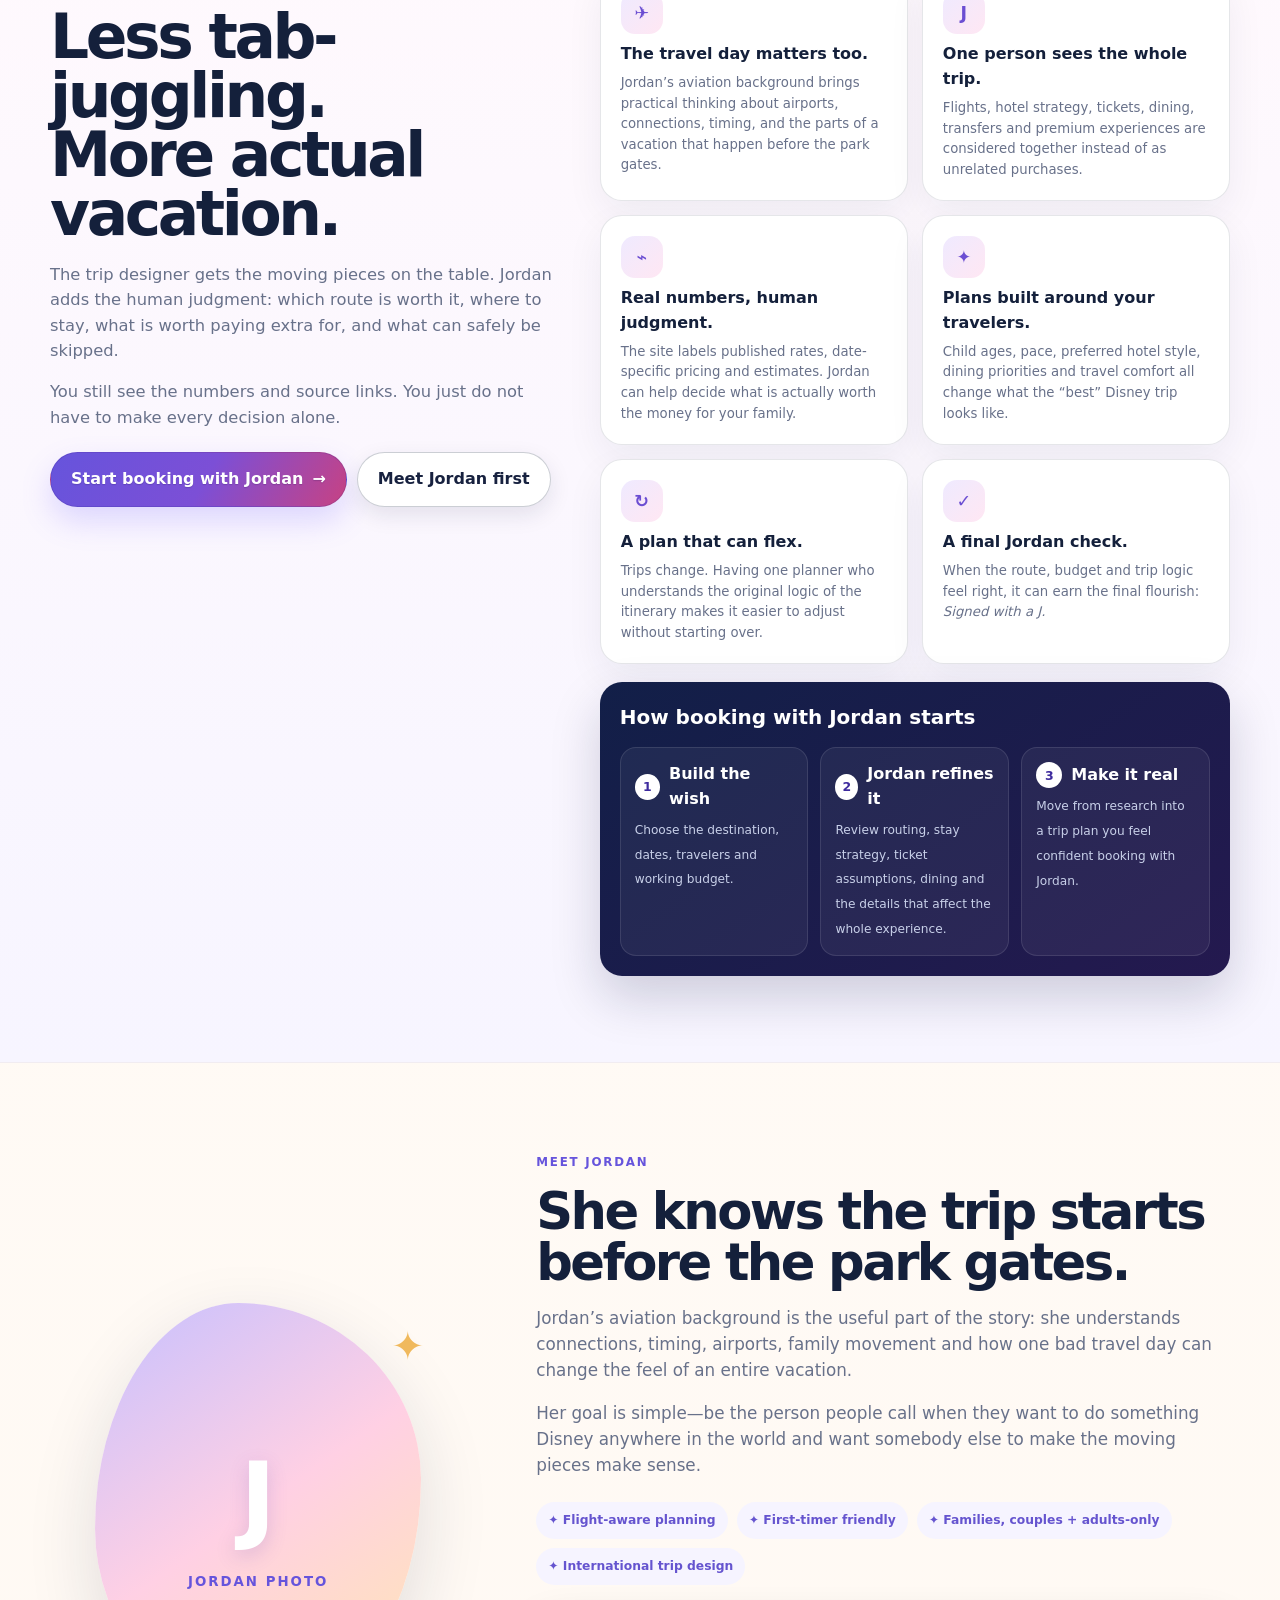
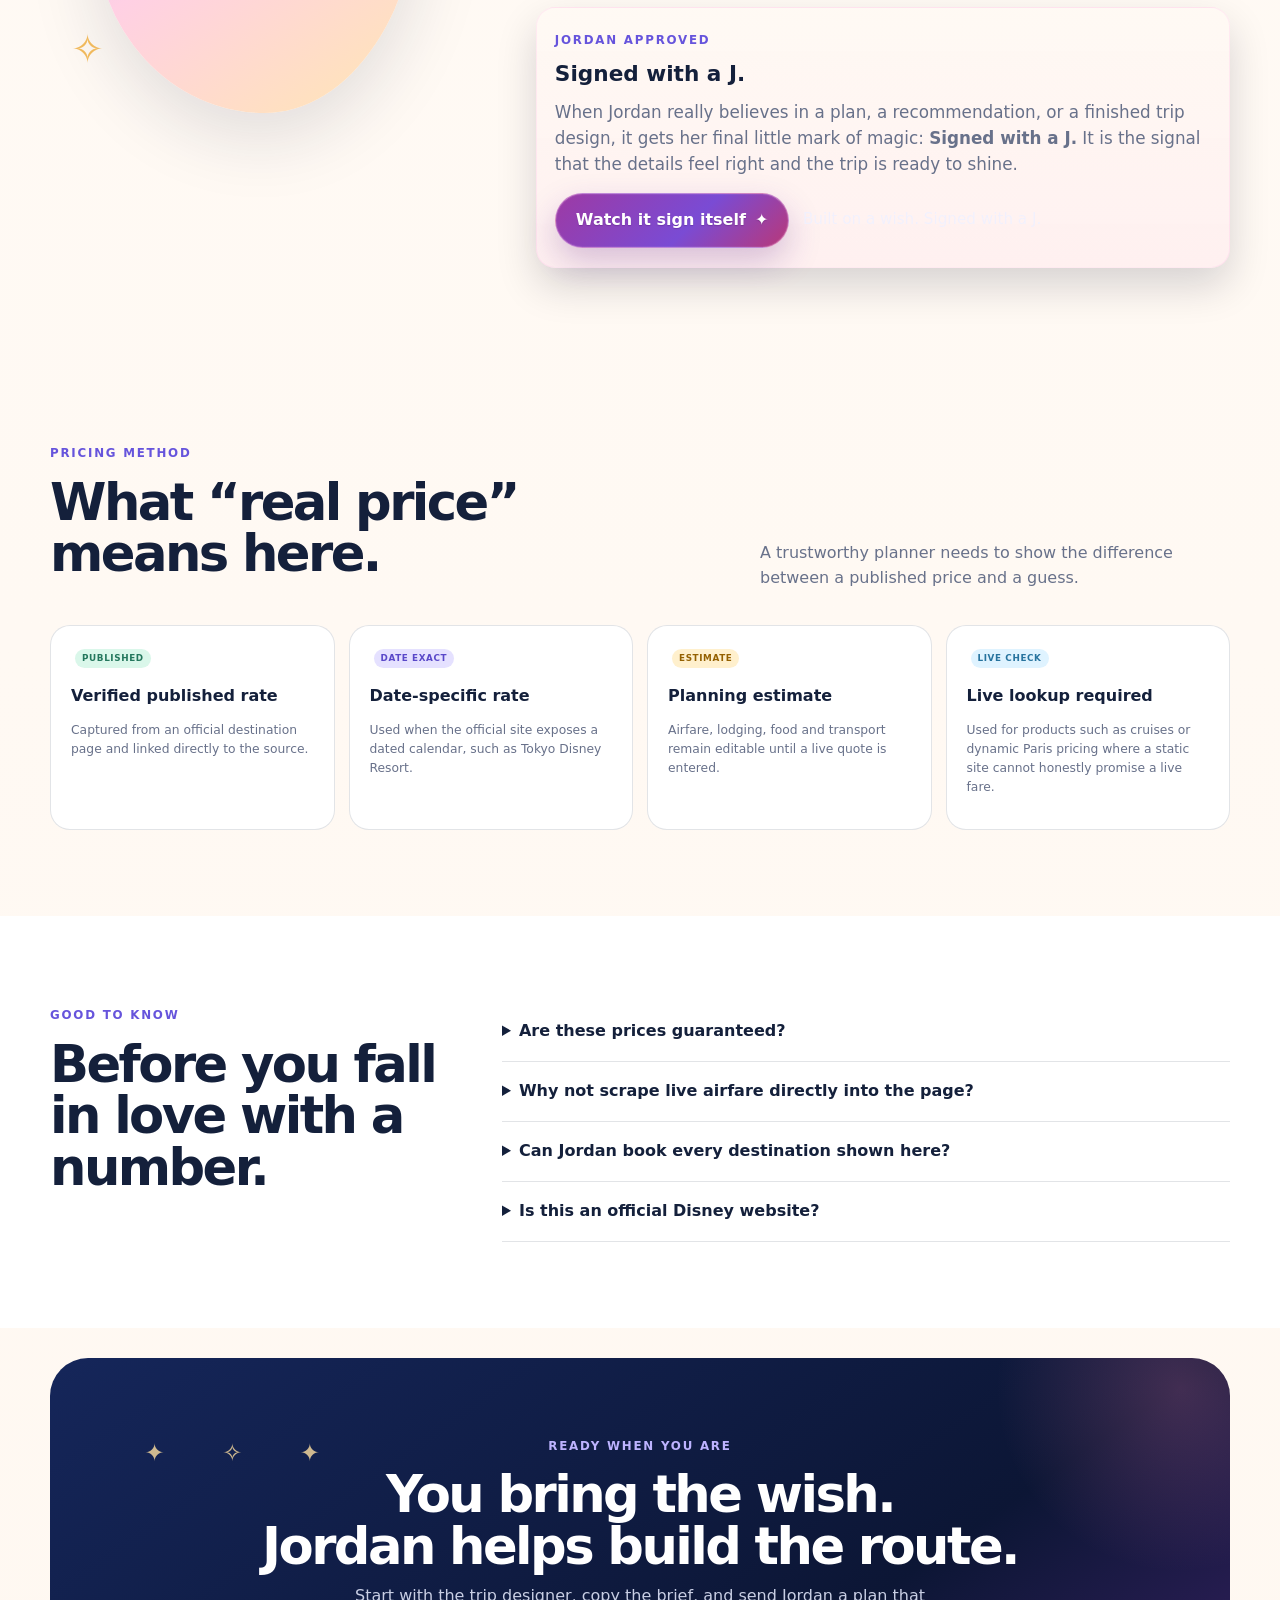
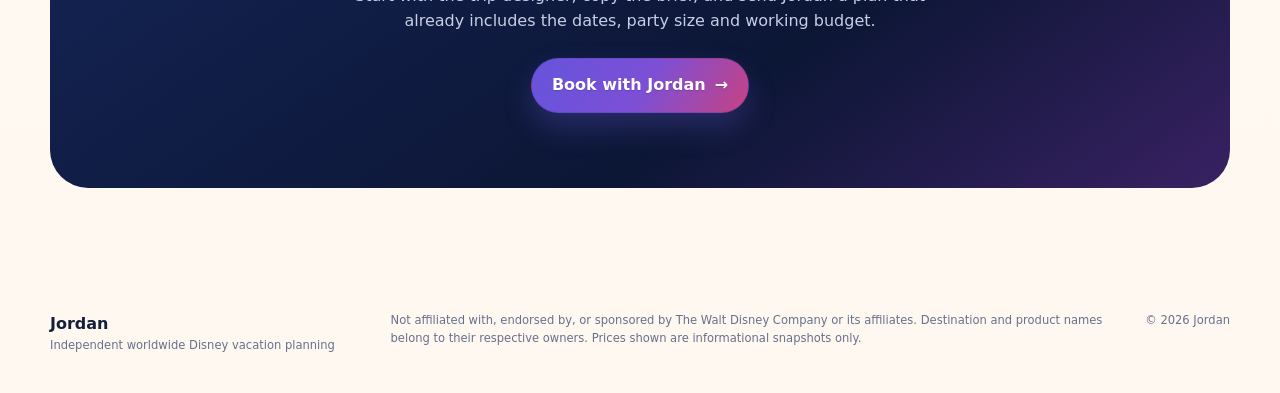
==== commit e267f33e: "Wire Book with Jordan branding and social assets" ====
--- a/index.html
+++ b/index.html
@@ -11,8 +11,24 @@
   <meta property="og:type" content="website" />
   <meta property="og:title" content="Jordan | Disney Trips, Designed Around You" />
   <meta property="og:description" content="From runway to resort: explore destinations, build a real trip budget and let Jordan turn it into a smoother Disney vacation." />
+
+  <link rel="icon" href="favicon.svg" type="image/svg+xml" />
+  <link rel="icon" href="favicon-32.png" sizes="32x32" type="image/png" />
+  <link rel="apple-touch-icon" href="apple-touch-icon.png" />
+  <meta property="og:url" content="https://aerovista-us.github.io/Disney/" />
+  <meta property="og:image" content="https://aerovista-us.github.io/Disney/social-preview.png" />
+  <meta property="og:image:width" content="1200" />
+  <meta property="og:image:height" content="630" />
+  <meta property="og:image:alt" content="Jordan worldwide Disney vacation planning — Disney trips, beautifully planned." />
+  <meta name="twitter:card" content="summary_large_image" />
+  <meta name="twitter:title" content="Jordan | Disney Trips, Designed Around You" />
+  <meta name="twitter:description" content="Build the wish, compare real trip inputs, and book with Jordan for a smoother Disney vacation." />
+  <meta name="twitter:image" content="https://aerovista-us.github.io/Disney/social-preview.png" />
   <link rel="stylesheet" href="styles.css" />
+  <link rel="stylesheet" href="site-v3.css" />
   <script defer src="app.js"></script>
+  <script defer src="site-v3.js"></script>
+  <script defer src="signed-v3-late.js"></script>
   <script type="application/ld+json">
   {
     "@context": "https://schema.org",
--- a/site-v3.css
+++ b/site-v3.css
@@ -0,0 +1,58 @@
+/* Jordan conversion + signature v3 */
+.book-jordan-section{padding:86px 0;background:linear-gradient(180deg,#fff9fd 0%,#f7f5ff 100%);border-top:1px solid rgba(20,32,59,.06);border-bottom:1px solid rgba(20,32,59,.06)}
+.book-jordan-shell{display:grid;grid-template-columns:.9fr 1.1fr;gap:34px;align-items:start}
+.book-jordan-intro{position:sticky;top:104px}
+.book-jordan-intro h2{font-size:clamp(2.4rem,4.8vw,4.6rem);line-height:.96;letter-spacing:-.055em;margin:12px 0 18px}
+.book-jordan-intro p{color:var(--muted);font-size:1.02rem;max-width:560px}
+.book-jordan-actions{display:flex;gap:10px;flex-wrap:wrap;margin-top:22px}
+.book-jordan-reasons{display:grid;grid-template-columns:1fr 1fr;gap:14px}
+.book-reason{background:#fff;border:1px solid rgba(20,32,59,.11);border-radius:22px;padding:20px;box-shadow:0 14px 38px rgba(25,30,70,.06)}
+.book-reason strong{display:block;font-size:1rem;margin:8px 0 6px;color:var(--ink)}
+.book-reason p{margin:0;color:var(--muted);font-size:.83rem}
+.book-reason .book-icon{width:42px;height:42px;border-radius:14px;display:grid;place-items:center;background:linear-gradient(135deg,#efeaff,#ffe7f3);color:#6b4ed2;font-weight:900;font-size:1.1rem}
+.book-jordan-path{grid-column:1/-1;margin-top:4px;padding:20px;border-radius:22px;background:linear-gradient(145deg,#121f48,#24194f);color:#fff;box-shadow:0 22px 50px rgba(15,22,60,.18)}
+.book-jordan-path h3{margin:0 0 14px;font-size:1.25rem}
+.book-path-steps{display:grid;grid-template-columns:repeat(3,1fr);gap:12px}
+.book-path-step{padding:14px;border:1px solid rgba(255,255,255,.11);border-radius:16px;background:rgba(255,255,255,.055)}
+.book-path-step b{display:flex;align-items:center;gap:9px;margin-bottom:5px}
+.book-path-step i{display:grid;place-items:center;width:26px;height:26px;border-radius:50%;background:#fff;color:#3e2b9e;font-style:normal;font-size:.78rem}
+.book-path-step span{font-size:.76rem;color:#c8d0e9}
+.hero-book-nudge{margin-top:-13px;margin-bottom:24px;font-size:.86rem;color:#5e6780}
+.hero-book-nudge a{color:#5c44d5;font-weight:900;text-decoration:underline;text-underline-offset:3px}
+.booking-ready-card{display:none;margin:15px 0 18px;padding:15px;border-radius:16px;background:linear-gradient(135deg,rgba(255,129,199,.13),rgba(153,128,255,.13));border:1px solid rgba(255,182,226,.21)}
+.booking-ready-card.is-ready{display:block;animation:bookReadyIn .45s ease both}
+.booking-ready-card strong{display:block;color:#fff;margin-bottom:4px}
+.booking-ready-card p{margin:0 0 12px;color:#cbd2eb;font-size:.76rem}
+.booking-ready-actions{display:flex;gap:8px;flex-wrap:wrap}
+.booking-ready-actions .button{min-height:44px;padding:10px 14px;font-size:.78rem}
+.mobile-book-bar{display:none}
+@keyframes bookReadyIn{from{opacity:0;transform:translateY(8px)}to{opacity:1;transform:none}}
+
+/* Robust Signed with a J desktop reveal: JS drives WAAPI, these rules remove old CSS animation conflicts. */
+.signed-overlay[data-v3-signature="true"] .signed-script-mask{width:100%!important;clip-path:inset(0 100% 0 0);animation:none!important}
+.signed-overlay[data-v3-signature="true"] .signed-script-underline{animation:none!important;transform:scaleX(0)}
+.signed-overlay[data-v3-signature="true"] .signed-script-heart{animation:none!important;opacity:0}
+.signed-overlay[data-v3-signature="true"] .signed-script-tip{animation:none!important;opacity:0}
+.signed-overlay[data-v3-signature="true"] .signed-star{animation:none!important;opacity:0}
+.signed-overlay[data-v3-signature="true"] .signed-script-wordmark{will-change:filter,opacity}
+
+@media(max-width:900px){
+  .book-jordan-section{padding:58px 0}
+  .book-jordan-shell{grid-template-columns:1fr}
+  .book-jordan-intro{position:static}
+  .book-jordan-reasons{grid-template-columns:1fr 1fr}
+  .book-jordan-path{grid-column:auto}
+  .book-path-steps{grid-template-columns:1fr}
+}
+@media(max-width:640px){
+  body{padding-bottom:76px}
+  .book-jordan-section{padding:52px 0}
+  .book-jordan-intro h2{font-size:clamp(2.1rem,11vw,3.15rem)}
+  .book-jordan-reasons{grid-template-columns:1fr}
+  .book-jordan-actions{display:grid;grid-template-columns:1fr}
+  .book-jordan-actions .button{width:100%}
+  .mobile-book-bar{position:fixed;display:flex;left:10px;right:10px;bottom:10px;z-index:95;gap:8px;padding:8px;border-radius:18px;background:rgba(11,21,53,.94);border:1px solid rgba(255,255,255,.12);backdrop-filter:blur(16px);box-shadow:0 16px 45px rgba(10,16,45,.28)}
+  .mobile-book-bar a{flex:1;min-height:52px}
+  .mobile-book-bar .mobile-book-secondary{flex:0 0 52px;width:52px;padding:0;border-radius:14px;background:rgba(255,255,255,.10)!important;color:#fff!important;border:1px solid rgba(255,255,255,.18)!important}
+}
+@media(prefers-reduced-motion:reduce){.booking-ready-card.is-ready{animation:none}}
